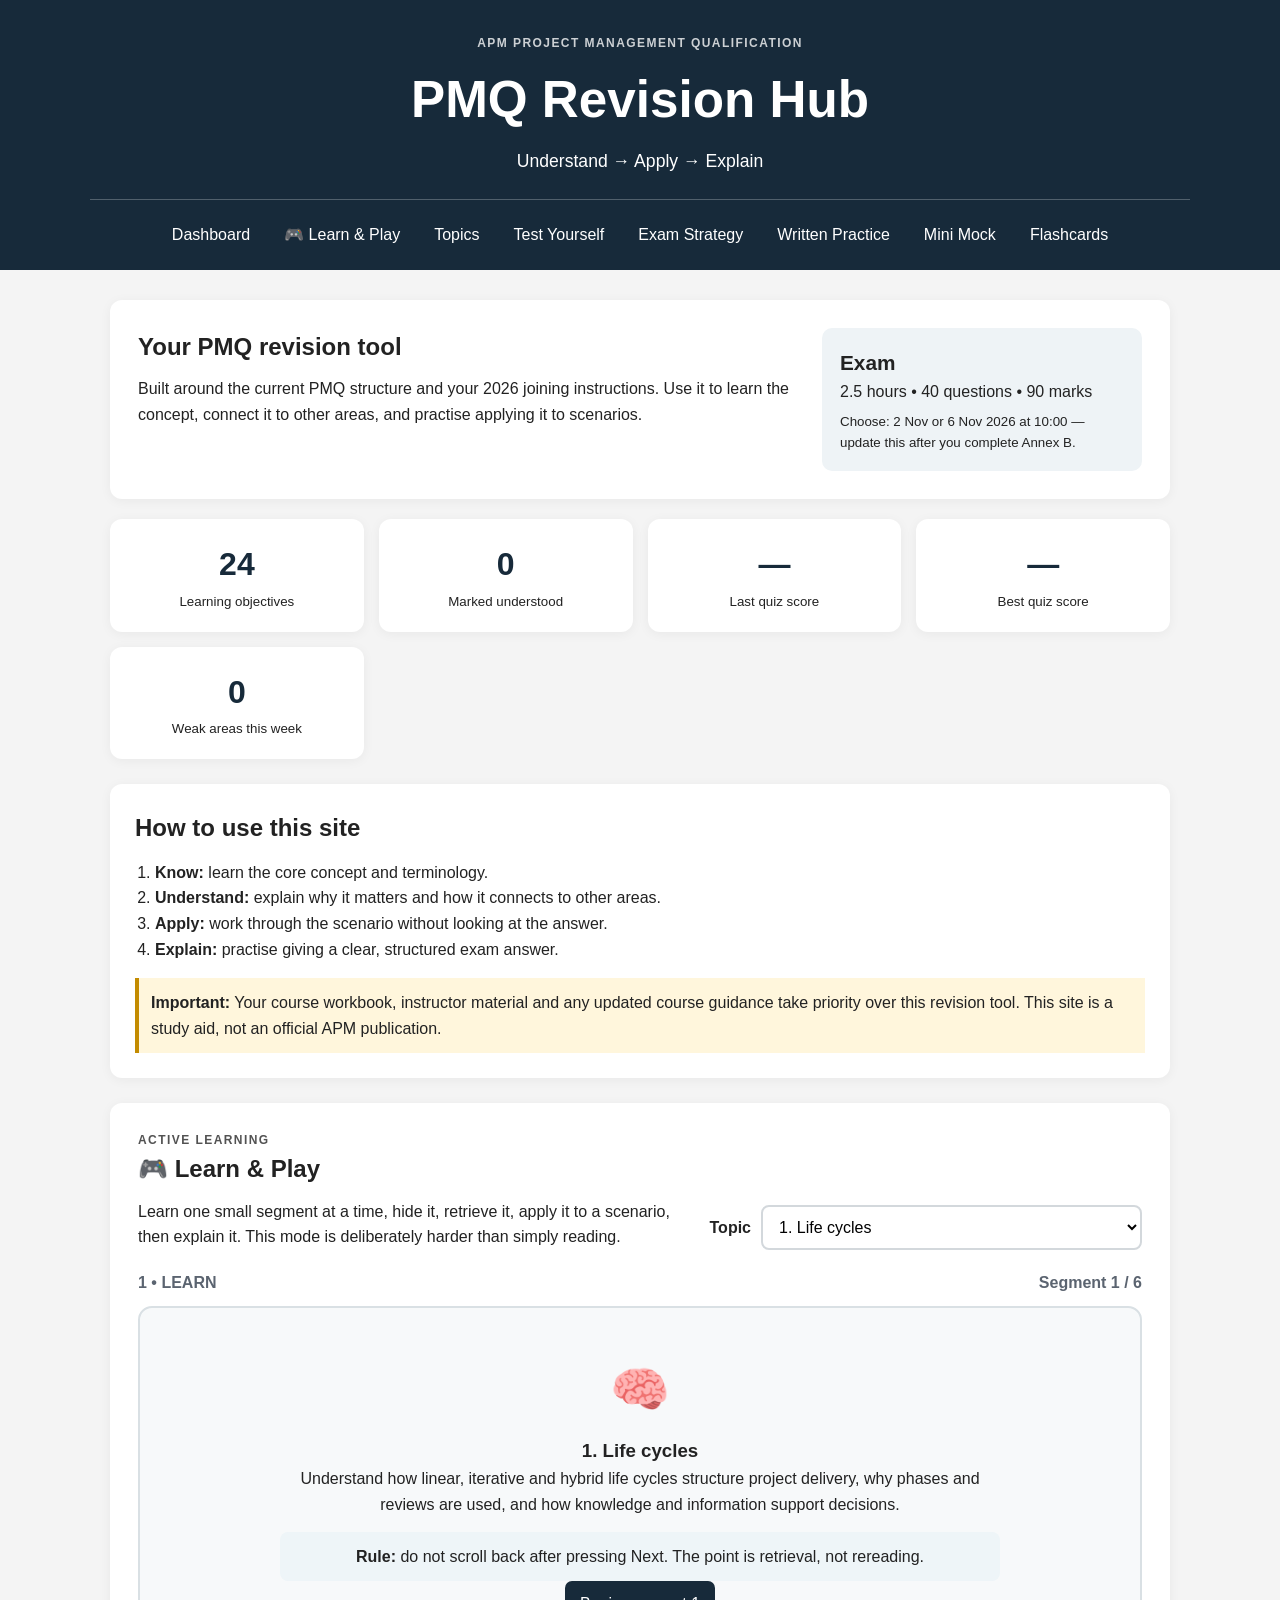
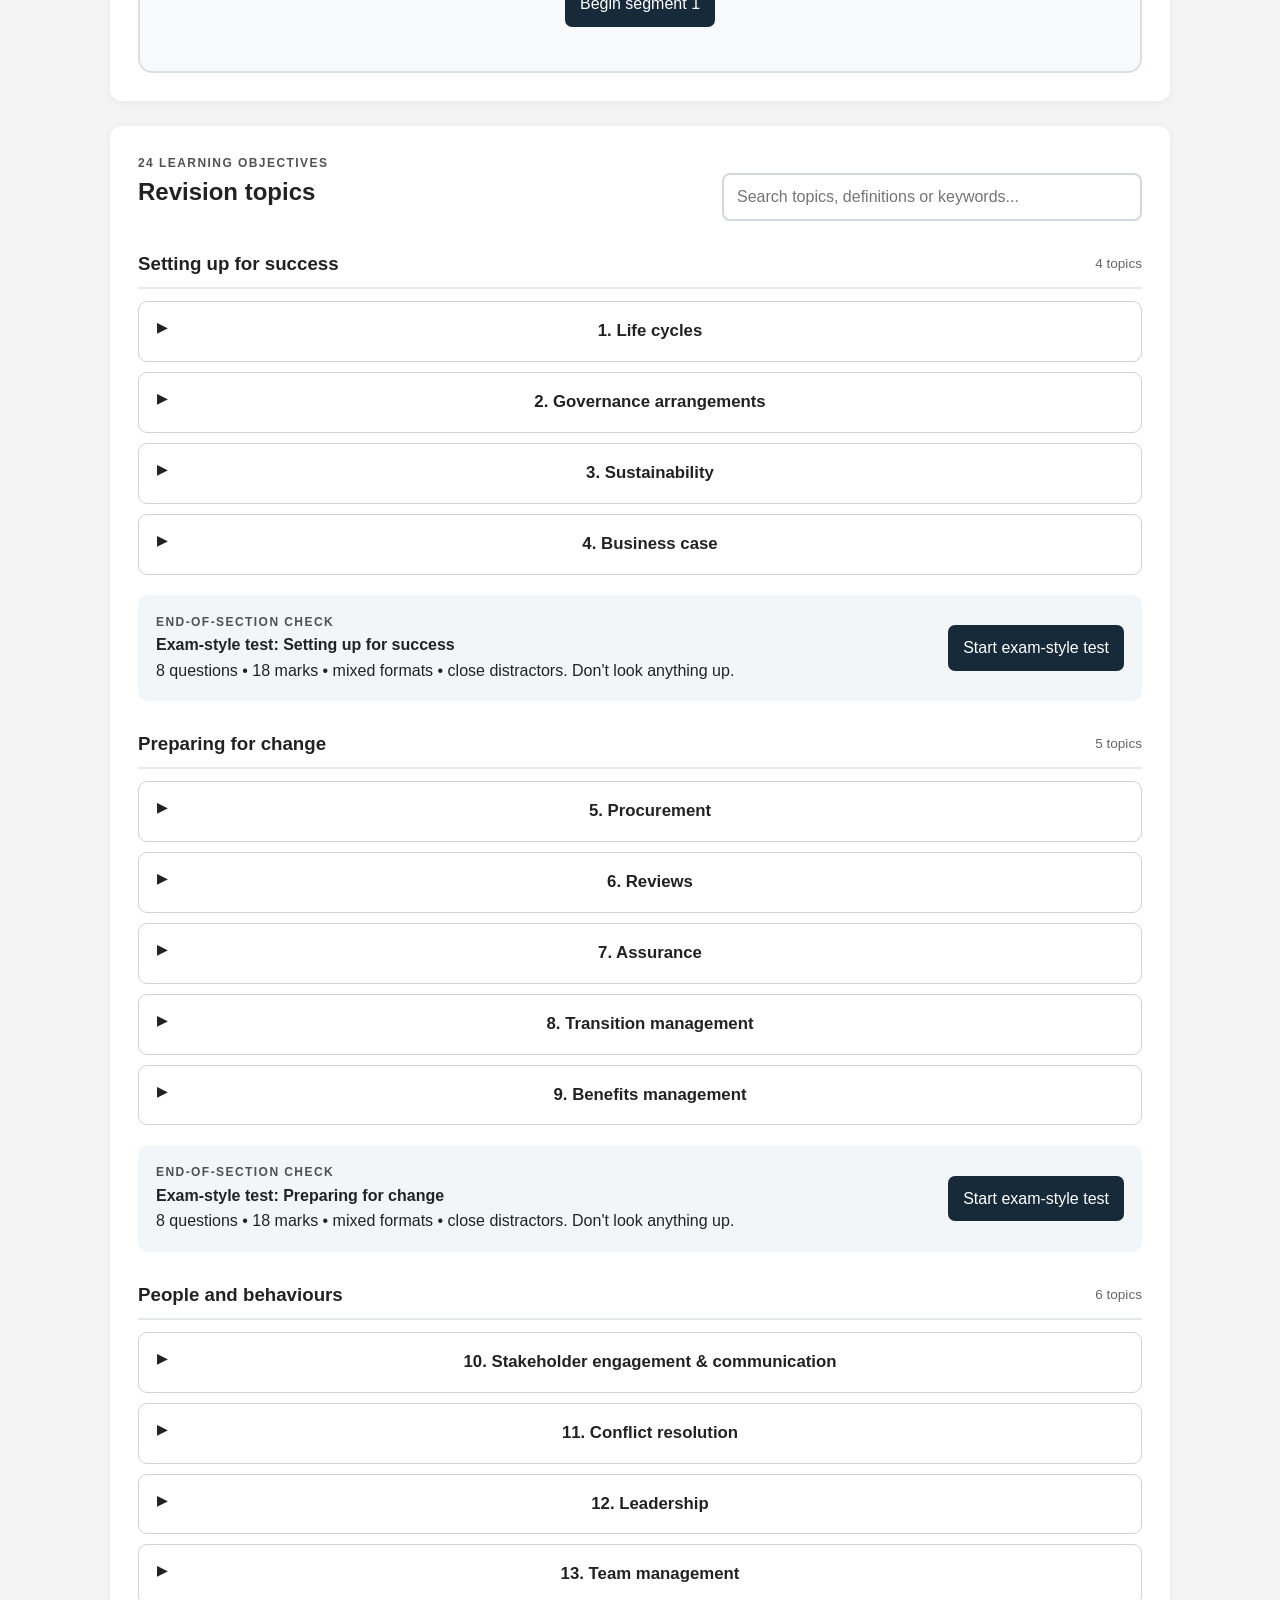
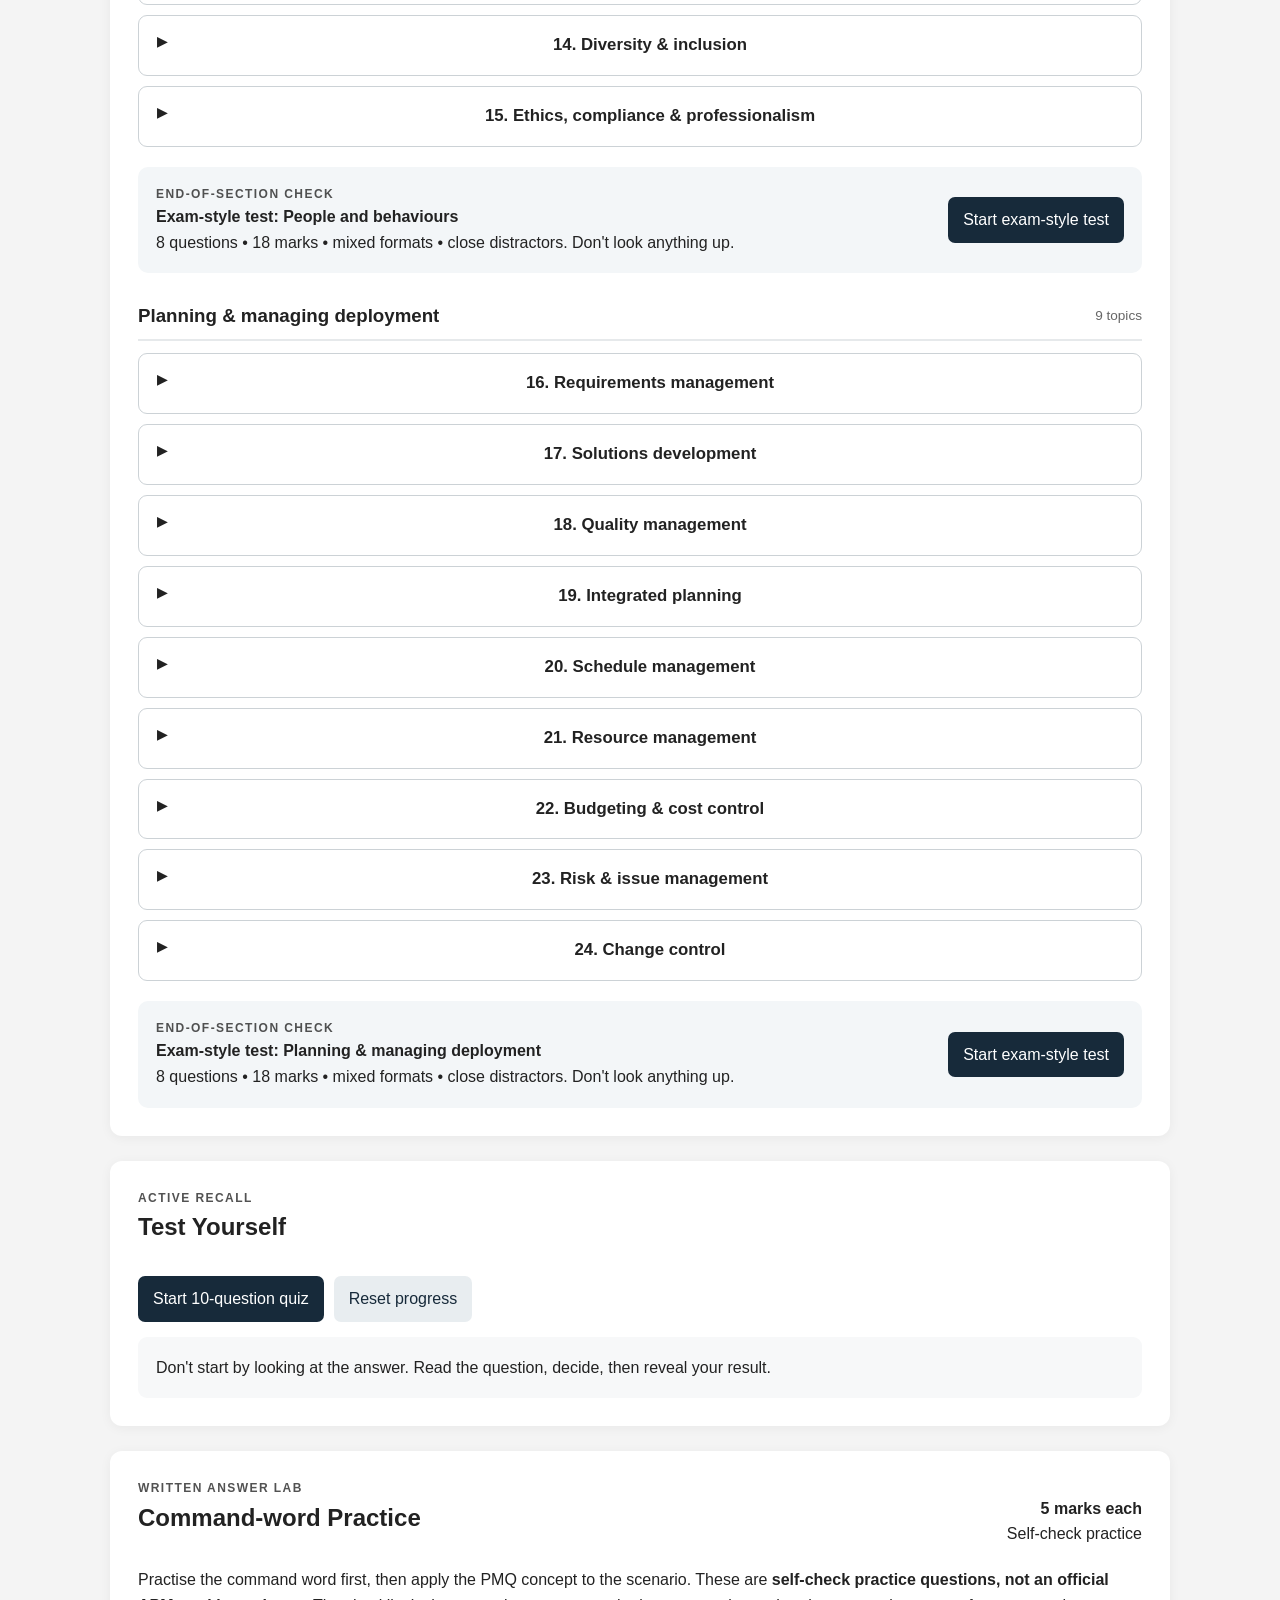
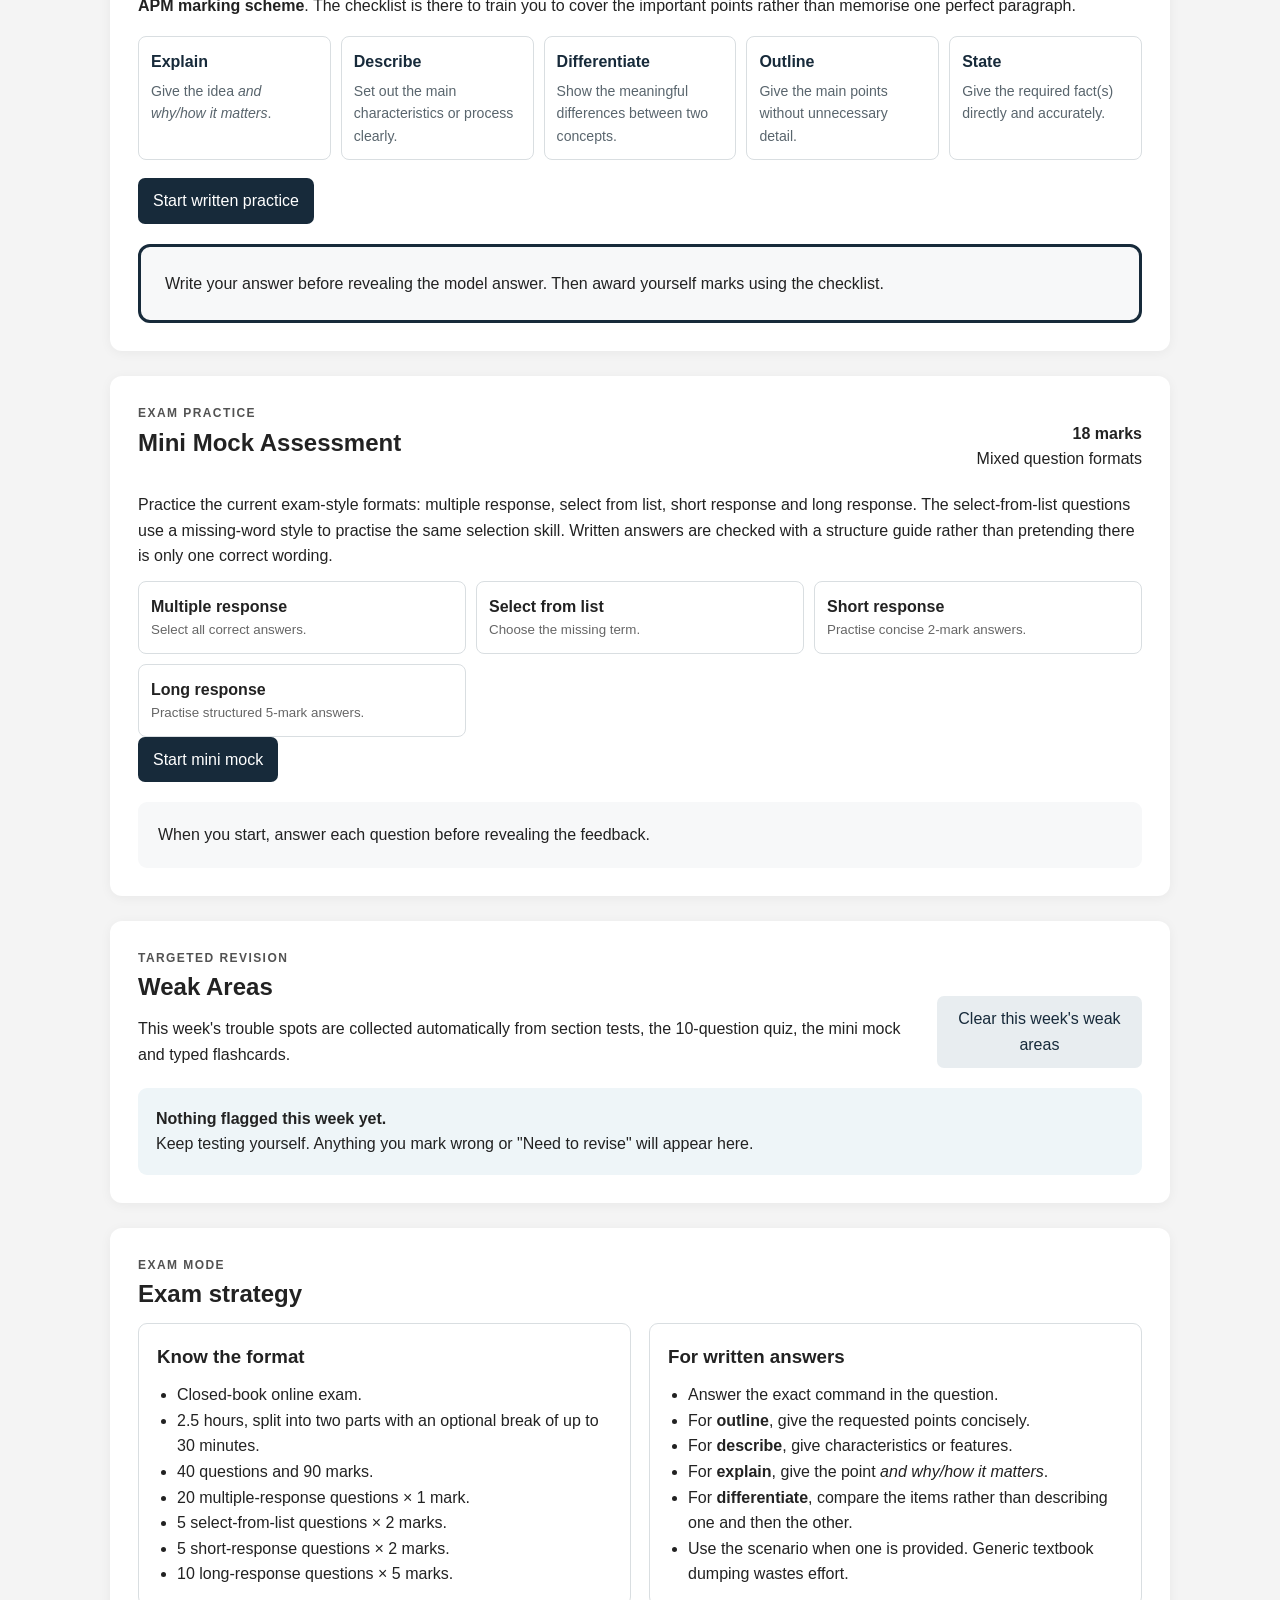
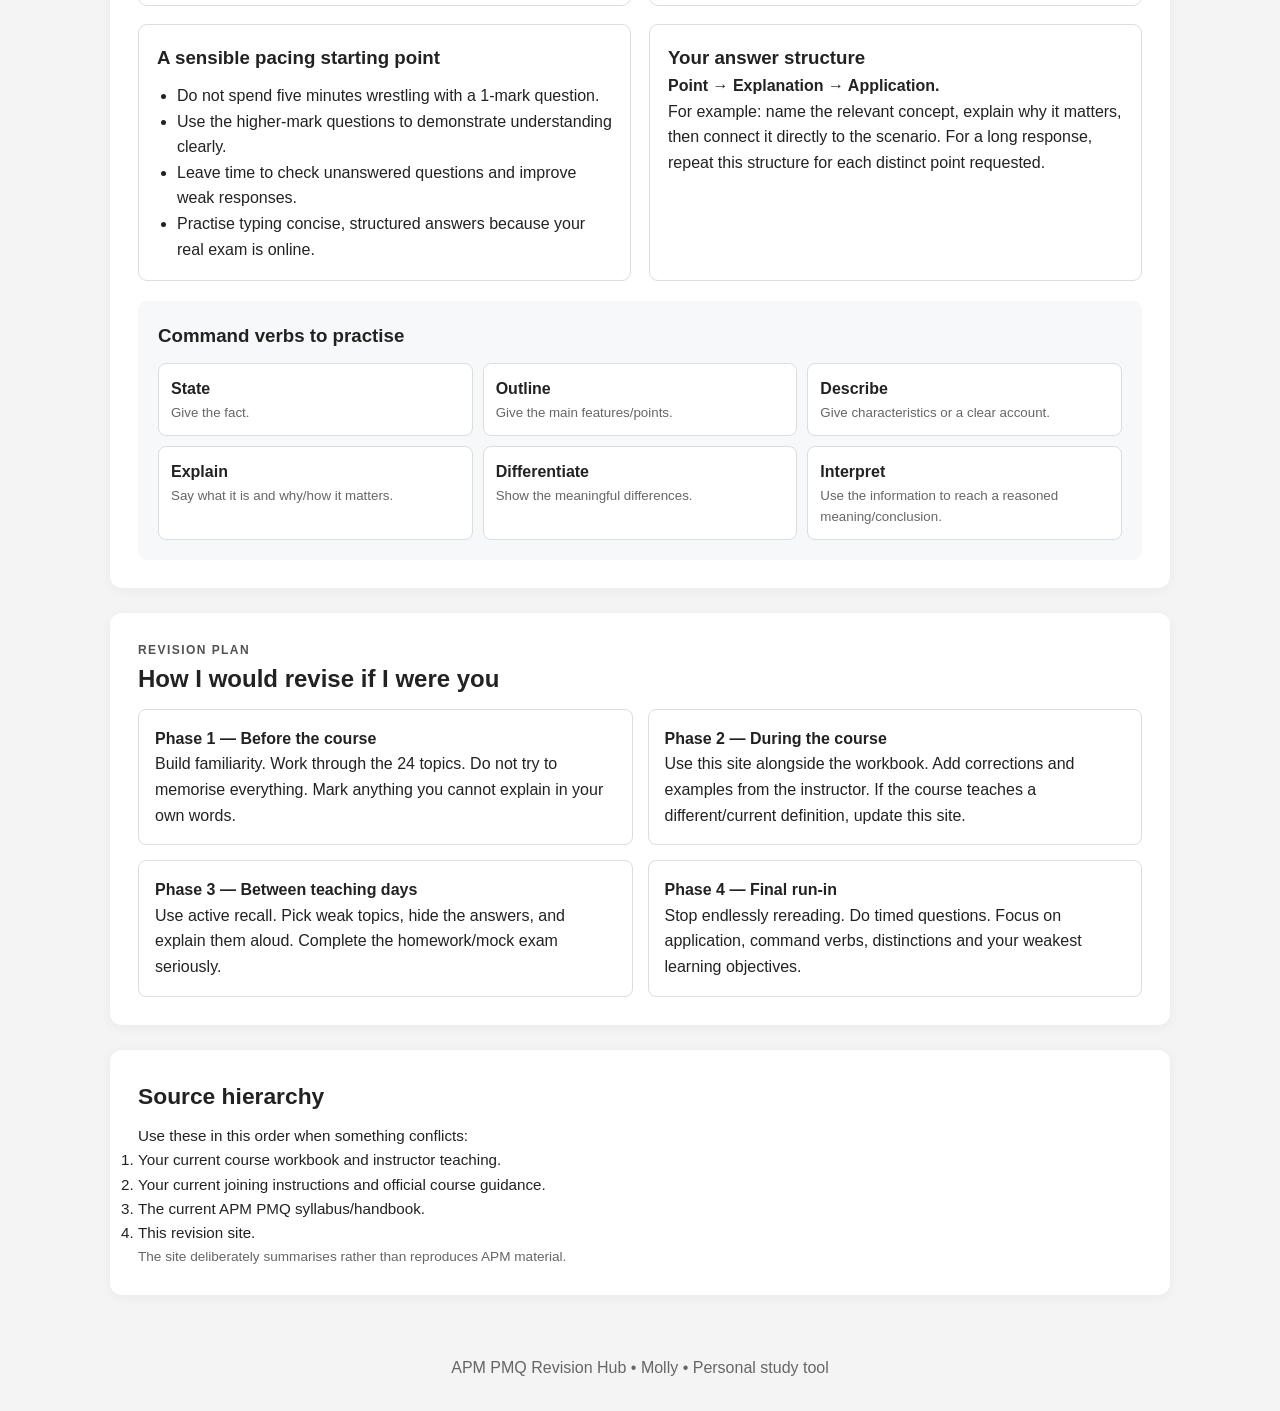
==== index.html @ 6d81fb96 "Added interactive revision" ====
<!DOCTYPE html>
<html lang="en">
<head>
<meta charset="UTF-8">
<meta name="viewport" content="width=device-width, initial-scale=1.0">
<title>APM PMQ Revision Hub</title>
<link rel="stylesheet" href="style.css">
</head>
<body>
<header class="site-header">
  <div class="header-inner">
    <p class="eyebrow">APM PROJECT MANAGEMENT QUALIFICATION</p>
    <h1>PMQ Revision Hub</h1>
    <p class="tagline">Understand → Apply → Explain</p>
    <nav class="main-nav">
      <a href="#dashboard">Dashboard</a>
      <a href="#learn">🎮 Learn & Play</a>
      <a href="#topics">Topics</a>
      <a href="#quiz">Test Yourself</a>
      <a href="#exam">Exam Strategy</a>
      <a href="#written">Written Practice</a>
      <a href="#mock">Mini Mock</a>
      <a href="flashcards.html">Flashcards</a>
    </nav>
  </div>
</header>

<main>
<section id="dashboard" class="hero-card">
  <div>
    <h2>Your PMQ revision tool</h2>
    <p>Built around the current PMQ structure and your 2026 joining instructions. Use it to learn the concept, connect it to other areas, and practise applying it to scenarios.</p>
  </div>
  <div class="exam-summary">
    <strong>Exam</strong>
    <span>2.5 hours • 40 questions • 90 marks</span>
    <small>Choose: 2 Nov or 6 Nov 2026 at 10:00 — update this after you complete Annex B.</small>
  </div>
</section>

<section class="dashboard-grid">
  <article class="stat-card"><span id="topicCount">24</span><small>Learning objectives</small></article>
  <article class="stat-card"><span id="understoodCount">0</span><small>Marked understood</small></article>
  <article class="stat-card"><span id="quizScore">—</span><small>Last quiz score</small></article>
  <article class="stat-card"><span id="quizBest">—</span><small>Best quiz score</small></article>
  <article class="stat-card"><span id="weakCount">0</span><small>Weak areas this week</small></article>
</section>

<section class="callout">
  <h2>How to use this site</h2>
  <ol>
    <li><strong>Know:</strong> learn the core concept and terminology.</li>
    <li><strong>Understand:</strong> explain why it matters and how it connects to other areas.</li>
    <li><strong>Apply:</strong> work through the scenario without looking at the answer.</li>
    <li><strong>Explain:</strong> practise giving a clear, structured exam answer.</li>
  </ol>
  <p class="warning"><strong>Important:</strong> Your course workbook, instructor material and any updated course guidance take priority over this revision tool. This site is a study aid, not an official APM publication.</p>
</section>

<section id="learn" class="content-section learn-section">
  <div class="section-heading">
    <div>
      <p class="eyebrow">ACTIVE LEARNING</p>
      <h2>🎮 Learn & Play</h2>
      <p>Learn one small segment at a time, hide it, retrieve it, apply it to a scenario, then explain it. This mode is deliberately harder than simply reading.</p>
    </div>
    <div class="learn-controls">
      <label for="learnTopic"><strong>Topic</strong></label>
      <select id="learnTopic" aria-label="Choose a learning topic"></select>
    </div>
  </div>
  <div class="learn-progress"><span id="learnStageLabel">Ready</span><span id="learnProgressLabel">0 / 0</span></div>
  <div id="learnArea" class="learn-area">
    <div class="learn-start">
      <div class="learn-icon">🧠</div>
      <h3>How this works</h3>
      <p><strong>Read → Recall → Apply → Explain.</strong> You will only see a small amount of information at once. When you press Next, it disappears and you have to retrieve it.</p>
      <button class="primary" id="startLearn">Start learning</button>
    </div>
  </div>
</section>

<section id="topics" class="content-section">
  <div class="section-heading">
    <div>
      <p class="eyebrow">24 LEARNING OBJECTIVES</p>
      <h2>Revision topics</h2>
    </div>
    <input id="search" type="search" placeholder="Search topics, definitions or keywords..." aria-label="Search PMQ topics">
  </div>
  <div id="topicContainer"></div>
</section>
<div id="sectionTestArea" class="test-runner"></div>

<section id="quiz" class="content-section">
  <div class="section-heading">
    <div>
      <p class="eyebrow">ACTIVE RECALL</p>
      <h2>Test Yourself</h2>
    </div>
  </div>
  <div class="quiz-controls">
    <button id="startQuiz" class="primary">Start 10-question quiz</button>
    <button id="resetProgress" class="secondary">Reset progress</button>
  </div>
  <div id="quizArea" class="quiz-area">
    <p>Don't start by looking at the answer. Read the question, decide, then reveal your result.</p>
  </div>
</section>


<section id="written" class="content-section written-section">
  <div class="section-heading">
    <div>
      <p class="eyebrow">WRITTEN ANSWER LAB</p>
      <h2>Command-word Practice</h2>
    </div>
    <div class="mock-meta"><strong>5 marks each</strong><span>Self-check practice</span></div>
  </div>
  <p>Practise the command word first, then apply the PMQ concept to the scenario. These are <strong>self-check practice questions, not an official APM marking scheme</strong>. The checklist is there to train you to cover the important points rather than memorise one perfect paragraph.</p>
  <div class="command-guide">
    <div><strong>Explain</strong><span>Give the idea <em>and why/how it matters</em>.</span></div>
    <div><strong>Describe</strong><span>Set out the main characteristics or process clearly.</span></div>
    <div><strong>Differentiate</strong><span>Show the meaningful differences between two concepts.</span></div>
    <div><strong>Outline</strong><span>Give the main points without unnecessary detail.</span></div>
    <div><strong>State</strong><span>Give the required fact(s) directly and accurately.</span></div>
  </div>
  <button id="startWritten" class="primary">Start written practice</button>
  <div id="writtenArea" class="written-runner"><p>Write your answer before revealing the model answer. Then award yourself marks using the checklist.</p></div>
</section>

<section id="mock" class="content-section">
  <div class="section-heading">
    <div><p class="eyebrow">EXAM PRACTICE</p><h2>Mini Mock Assessment</h2></div>
    <div class="mock-meta"><strong>18 marks</strong><span>Mixed question formats</span></div>
  </div>
  <p>Practice the current exam-style formats: multiple response, select from list, short response and long response. The select-from-list questions use a missing-word style to practise the same selection skill. Written answers are checked with a structure guide rather than pretending there is only one correct wording.</p>
  <div class="format-grid"><span><strong>Multiple response</strong><small>Select all correct answers.</small></span><span><strong>Select from list</strong><small>Choose the missing term.</small></span><span><strong>Short response</strong><small>Practise concise 2-mark answers.</small></span><span><strong>Long response</strong><small>Practise structured 5-mark answers.</small></span></div>
  <button id="startMock" class="primary">Start mini mock</button>
  <div id="mockArea" class="mock-area"><p>When you start, answer each question before revealing the feedback.</p></div>
</section>

<section id="weak" class="content-section weak-section">
  <div class="section-heading">
    <div><p class="eyebrow">TARGETED REVISION</p><h2>Weak Areas</h2><p>This week's trouble spots are collected automatically from section tests, the 10-question quiz, the mini mock and typed flashcards.</p></div>
    <button id="clearWeak" class="secondary">Clear this week's weak areas</button>
  </div>
  <div id="weakAreaList" class="weak-area-list"><p class="empty">No weak areas recorded yet. Start a test or flashcard session.</p></div>
</section>

<section id="exam" class="content-section">
  <p class="eyebrow">EXAM MODE</p>
  <h2>Exam strategy</h2>

  <div class="exam-grid">
    <article>
      <h3>Know the format</h3>
      <ul>
        <li>Closed-book online exam.</li>
        <li>2.5 hours, split into two parts with an optional break of up to 30 minutes.</li>
        <li>40 questions and 90 marks.</li>
        <li>20 multiple-response questions × 1 mark.</li>
        <li>5 select-from-list questions × 2 marks.</li>
        <li>5 short-response questions × 2 marks.</li>
        <li>10 long-response questions × 5 marks.</li>
      </ul>
    </article>

    <article>
      <h3>For written answers</h3>
      <ul>
        <li>Answer the exact command in the question.</li>
        <li>For <strong>outline</strong>, give the requested points concisely.</li>
        <li>For <strong>describe</strong>, give characteristics or features.</li>
        <li>For <strong>explain</strong>, give the point <em>and why/how it matters</em>.</li>
        <li>For <strong>differentiate</strong>, compare the items rather than describing one and then the other.</li>
        <li>Use the scenario when one is provided. Generic textbook dumping wastes effort.</li>
      </ul>
    </article>

    <article>
      <h3>A sensible pacing starting point</h3>
      <ul>
        <li>Do not spend five minutes wrestling with a 1-mark question.</li>
        <li>Use the higher-mark questions to demonstrate understanding clearly.</li>
        <li>Leave time to check unanswered questions and improve weak responses.</li>
        <li>Practise typing concise, structured answers because your real exam is online.</li>
      </ul>
    </article>

    <article>
      <h3>Your answer structure</h3>
      <p><strong>Point → Explanation → Application.</strong></p>
      <p>For example: name the relevant concept, explain why it matters, then connect it directly to the scenario. For a long response, repeat this structure for each distinct point requested.</p>
    </article>
  </div>

  <div class="command-box">
    <h3>Command verbs to practise</h3>
    <div class="verb-grid">
      <span><strong>State</strong><small>Give the fact.</small></span>
      <span><strong>Outline</strong><small>Give the main features/points.</small></span>
      <span><strong>Describe</strong><small>Give characteristics or a clear account.</small></span>
      <span><strong>Explain</strong><small>Say what it is and why/how it matters.</small></span>
      <span><strong>Differentiate</strong><small>Show the meaningful differences.</small></span>
      <span><strong>Interpret</strong><small>Use the information to reach a reasoned meaning/conclusion.</small></span>
    </div>
  </div>
</section>

<section class="content-section">
  <p class="eyebrow">REVISION PLAN</p>
  <h2>How I would revise if I were you</h2>
  <div class="plan">
    <div><strong>Phase 1 — Before the course</strong><p>Build familiarity. Work through the 24 topics. Do not try to memorise everything. Mark anything you cannot explain in your own words.</p></div>
    <div><strong>Phase 2 — During the course</strong><p>Use this site alongside the workbook. Add corrections and examples from the instructor. If the course teaches a different/current definition, update this site.</p></div>
    <div><strong>Phase 3 — Between teaching days</strong><p>Use active recall. Pick weak topics, hide the answers, and explain them aloud. Complete the homework/mock exam seriously.</p></div>
    <div><strong>Phase 4 — Final run-in</strong><p>Stop endlessly rereading. Do timed questions. Focus on application, command verbs, distinctions and your weakest learning objectives.</p></div>
  </div>
</section>

<section class="sources content-section">
  <h2>Source hierarchy</h2>
  <p>Use these in this order when something conflicts:</p>
  <ol>
    <li>Your current course workbook and instructor teaching.</li>
    <li>Your current joining instructions and official course guidance.</li>
    <li>The current APM PMQ syllabus/handbook.</li>
    <li>This revision site.</li>
  </ol>
  <p class="small">The site deliberately summarises rather than reproduces APM material.</p>
</section>
</main>

<footer>
  <p>APM PMQ Revision Hub • Molly • Personal study tool</p>
</footer>
<script src="script.js"></script>
</body>
</html>
---- style.css ----
*{box-sizing:border-box;margin:0;padding:0}html{scroll-behavior:smooth}body{font-family:Arial,sans-serif;line-height:1.6;background:#f4f4f4;color:#222}.site-header{background:#172A3A;color:#fff;padding:34px 20px 0}.header-inner{max-width:1100px;margin:auto;text-align:center}.eyebrow{font-size:.75rem;letter-spacing:.12em;font-weight:700;opacity:.78}.site-header h1{font-size:clamp(2rem,5vw,3.2rem);margin:6px 0}.tagline{font-size:1.1rem;margin-bottom:24px}.main-nav{display:flex;justify-content:center;gap:10px;flex-wrap:wrap;border-top:1px solid rgba(255,255,255,.25);padding:14px 0}.main-nav a{color:#fff;text-decoration:none;padding:8px 12px;border-radius:6px}.main-nav a:hover{background:rgba(255,255,255,.12)}main{max-width:1100px;margin:30px auto;padding:0 20px}.hero-card,.content-section,.callout,.stat-card{background:#fff;border-radius:12px;box-shadow:0 2px 12px rgba(0,0,0,.05)}.hero-card{padding:28px;display:grid;grid-template-columns:1fr 320px;gap:24px;margin-bottom:20px}.hero-card h2,.content-section h2,.callout h2{margin-bottom:10px}.exam-summary{background:#eef3f6;border-radius:10px;padding:18px;display:flex;flex-direction:column;justify-content:center}.exam-summary strong{font-size:1.3rem}.exam-summary small{margin-top:6px}.dashboard-grid{display:grid;grid-template-columns:repeat(4,1fr);gap:15px;margin-bottom:25px}.stat-card{padding:20px;text-align:center}.stat-card span{display:block;font-size:2rem;font-weight:700;color:#172A3A}.stat-card small{display:block}.callout{padding:25px;margin-bottom:25px}.callout ol{margin:12px 0 0 20px}.warning{margin-top:16px;padding:12px;background:#fff6dc;border-left:4px solid #c38b00}.content-section{padding:28px;margin-bottom:25px}.section-heading{display:flex;justify-content:space-between;gap:20px;align-items:flex-end;margin-bottom:20px}.section-heading input{width:min(420px,100%);padding:13px;border:2px solid #d3d8dc;border-radius:8px;font-size:1rem}.topic-area{margin-top:28px}.area-heading{display:flex;align-items:center;justify-content:space-between;gap:10px;margin-bottom:12px;border-bottom:2px solid #e6e9eb;padding-bottom:8px}.area-heading span{font-size:.85rem;color:#666}.topic-card{border:1px solid #ccd2d6;border-radius:9px;margin:10px 0;overflow:hidden;background:#fff}.topic-card summary{cursor:pointer;padding:16px 18px;font-weight:700;font-size:1.05rem;list-style:none;display:flex;justify-content:space-between}.topic-card summary::-webkit-details-marker{display:none}.topic-card summary:before{content:'▶';font-size:.8rem;margin-right:10px}.topic-card[open] summary:before{content:'▼'}.topic-card summary:hover{background:#f8fafb}.status{color:#2e6b3e}.topic-body{padding:0 20px 20px;border-top:1px solid #e2e5e7}.topic-summary{padding:18px 0;color:#444}.revision-grid{display:grid;grid-template-columns:1fr 1fr;gap:20px}.topic-body h4{margin:12px 0 8px;color:#172A3A}.topic-body ul{margin-left:20px}.distinctions{background:#f7f9fa;padding:14px;border-radius:8px;margin-top:18px}.scenario{background:#eef5f8;padding:16px;border-radius:8px;margin-top:18px}.reveal{margin-top:12px;border:1px dashed #172A3A;border-radius:7px;background:#fff}.reveal summary{padding:10px;cursor:pointer;font-weight:700}.reveal p{padding:10px;border-top:1px solid #ddd}.explain-box{margin-top:18px;padding:14px;border-left:4px solid #172A3A;background:#fafafa}.topic-actions{margin-top:18px}.primary,.secondary,.quiz-option{border:0;border-radius:7px;padding:10px 15px;cursor:pointer;font:inherit}.primary{background:#172A3A;color:#fff}.secondary{background:#e8edf0;color:#172A3A}.understood{background:#dceee2;color:#245a34}.section-test{margin-top:20px;padding:18px;background:#f3f6f8;border-radius:10px;display:flex;align-items:center;justify-content:space-between;gap:20px}.test-runner{display:none;background:#fff;border:3px solid #172A3A;border-radius:12px;padding:25px;margin:0 0 25px}.test-runner.active{display:block}.test-header,.mock-top{display:flex;justify-content:space-between;gap:10px;align-items:center;flex-wrap:wrap;margin-bottom:15px;color:#52616b}.options{display:grid;gap:10px;margin:16px 0}.quiz-option{background:#f0f3f5;text-align:left;border:1px solid #d4dade}.quiz-option:hover{background:#e4eaee}.quiz-option.correct{background:#dceee2;border-color:#8eb79a}.quiz-option.wrong{background:#f6dddd;border-color:#c58c8c}.quiz-result{padding:15px;margin:15px 0;background:#f8fafb;border-left:4px solid #172A3A;border-radius:5px}.quiz-controls{display:flex;gap:10px;margin-bottom:15px;flex-wrap:wrap}.quiz-area{padding:18px;background:#f7f8f9;border-radius:9px}.quiz-question{font-size:1.2rem;font-weight:700;margin:15px 0}.exam-grid{display:grid;grid-template-columns:1fr 1fr;gap:18px}.exam-grid article{border:1px solid #d9dee1;border-radius:9px;padding:18px}.exam-grid ul{margin:10px 0 0 20px}.command-box{margin-top:20px;padding:20px;background:#f6f8f9;border-radius:9px}.verb-grid,.format-grid{display:grid;grid-template-columns:repeat(3,1fr);gap:10px;margin-top:12px}.verb-grid span,.format-grid span{background:#fff;border:1px solid #d9dee1;padding:12px;border-radius:8px}.verb-grid small,.format-grid small{display:block;color:#666}.plan{display:grid;grid-template-columns:1fr 1fr;gap:15px}.plan>div{padding:16px;border:1px solid #ddd;border-radius:8px}.sources{font-size:.95rem}.small{font-size:.85rem;color:#666}.mock-meta{display:flex;flex-direction:column;text-align:right}.mock-area{margin-top:20px;padding:20px;background:#f7f8f9;border-radius:9px}.check-option{display:block;padding:10px;background:#fff;border:1px solid #ddd;border-radius:7px;margin:7px 0}.select-line{display:block;margin:15px 0}.select-line select{padding:8px;margin-left:5px}.mock-area textarea{width:100%;padding:12px;border:1px solid #ccc;border-radius:8px;margin:10px 0;font:inherit}.model-answer{background:#fff;border:1px solid #ccd2d6;border-radius:8px;padding:16px;margin:15px 0}.model-answer ul{margin-left:20px}.hint{color:#666;font-size:.92rem}.flash-controls{display:flex;gap:10px;flex-wrap:wrap;align-items:center}.flash-controls input{width:260px;padding:10px;border:2px solid #d3d8dc;border-radius:8px;font:inherit}.flashcard-grid{display:grid;grid-template-columns:repeat(4,1fr);gap:14px}.flashcard{min-height:180px;border:1px solid #ccd2d6;border-radius:10px;background:#fff;padding:18px;text-align:left;cursor:pointer;position:relative;display:flex;flex-direction:column;justify-content:center;align-items:center;font:inherit}.flashcard:hover{box-shadow:0 3px 12px rgba(0,0,0,.1)}.flash-term{font-size:1.2rem;font-weight:700;text-align:center}.flash-answer{display:none;margin-top:12px;text-align:center;color:#333}.flashcard.flipped{background:#eef5f8}.flashcard.flipped .flash-term{font-size:1rem;color:#53616b}.flashcard.flipped .flash-answer{display:block}.tap{position:absolute;bottom:8px;font-size:.72rem;color:#777}.empty{padding:25px;text-align:center;color:#666}footer{text-align:center;padding:30px;color:#666}.compact-header{padding-bottom:0}@media(max-width:800px){.hero-card,.exam-grid,.plan,.revision-grid{grid-template-columns:1fr}.dashboard-grid{grid-template-columns:1fr 1fr}.verb-grid,.format-grid{grid-template-columns:1fr 1fr}.flashcard-grid{grid-template-columns:1fr 1fr}.section-heading{align-items:stretch;flex-direction:column}}@media(max-width:520px){.dashboard-grid,.verb-grid,.format-grid,.flashcard-grid{grid-template-columns:1fr}.main-nav a{font-size:.85rem}.content-section,.callout,.hero-card{padding:20px}}

.flash-stats{display:flex;gap:10px;align-items:center;margin:18px 0;color:#5b6470}.flashcard-grid{display:grid;grid-template-columns:repeat(auto-fit,minmax(240px,1fr));gap:16px;margin-top:18px}.flashcard{min-height:190px;border:1px solid #d7dde2;border-radius:12px;background:#fff;padding:24px;cursor:pointer;text-align:left;display:flex;flex-direction:column;justify-content:center;gap:14px;box-shadow:0 2px 8px rgba(0,0,0,.04);transition:transform .15s,box-shadow .15s}.flashcard:hover{transform:translateY(-2px);box-shadow:0 5px 16px rgba(0,0,0,.08)}.flash-term{font-size:1.25rem;font-weight:700;color:#172A3A}.flash-answer{display:none;color:#263238}.flashcard.flipped{background:#eef3f6}.flashcard.flipped .flash-answer{display:block}.tap{font-size:.8rem;color:#68737d;text-transform:uppercase;letter-spacing:.06em}.flashcard.flipped .tap{color:#172A3A}.flash-controls{display:flex;gap:10px;align-items:center}.flash-controls input{min-width:280px}.empty{padding:30px;text-align:center;background:#f7f8f9;border-radius:10px}@media(max-width:700px){.flash-controls{flex-direction:column;align-items:stretch}.flash-controls input{min-width:0;width:100%}}

/* Weak areas + active recall additions */
.weak-area-list{display:grid;gap:12px}.weak-item{border:1px solid #d7dde2;border-radius:9px;padding:15px;background:#f8fafb}.weak-item header{background:none;color:inherit;padding:0;text-align:left}.weak-item h3{margin-bottom:4px}.weak-meta{font-size:.85rem;color:#66717a}.weak-count{display:inline-block;background:#f6dddd;border:1px solid #d7a2a2;border-radius:999px;padding:3px 9px;font-size:.8rem;margin-left:8px}.weak-empty{padding:18px;background:#eef5f8;border-radius:9px}.free-type-panel[hidden]{display:none}.free-type-card{max-width:760px;margin:0 auto;padding:24px;border:1px solid #ccd5da;border-radius:12px;background:#f8fafb}.free-type-term{font-size:1.7rem;font-weight:700;color:#172A3A;margin-bottom:15px}.free-type-card textarea{width:100%;min-height:150px;padding:12px;border:1px solid #cbd3d8;border-radius:8px;font:inherit;resize:vertical}.free-type-actions{display:flex;gap:10px;flex-wrap:wrap;margin-top:12px}.free-type-answer{display:none;margin-top:18px;padding:16px;background:#fff;border-left:4px solid #172A3A;border-radius:6px}.free-type-card.revealed .free-type-answer{display:block}.self-rating{display:none;gap:10px;flex-wrap:wrap;margin-top:15px}.free-type-card.revealed .self-rating{display:flex}.rating-good{background:#dceee2;color:#245a34}.rating-bad{background:#f6dddd;color:#7a2e2e}.flash-controls .primary{white-space:nowrap}.mock-rating{display:flex;gap:10px;flex-wrap:wrap;margin-top:12px}.mock-rating button{border:0;border-radius:7px;padding:9px 13px;cursor:pointer;font:inherit}.weak-link{margin-top:12px;display:inline-block}.weak-focus{border:2px solid #172A3A}.weak-summary{display:flex;justify-content:space-between;gap:15px;align-items:center;flex-wrap:wrap}.weak-source{font-size:.8rem;color:#68737d;text-transform:uppercase;letter-spacing:.05em}
@media(max-width:700px){.weak-summary{align-items:flex-start;flex-direction:column}.free-type-card{padding:18px}}

/* Life-cycle scenario practice */
.scenario-grid{display:grid;grid-template-columns:1fr 1fr;gap:12px;margin-top:14px}.life-cycle-scenario{border:1px solid #cbd5da;border-radius:9px;background:#fff;overflow:hidden}.life-cycle-scenario summary{cursor:pointer;padding:13px 15px;font-weight:700;list-style:none}.life-cycle-scenario summary::-webkit-details-marker{display:none}.life-cycle-scenario summary:before{content:'▶';font-size:.75rem;margin-right:9px}.life-cycle-scenario[open] summary:before{content:'▼'}.life-cycle-scenario summary:hover{background:#f6f9fa}.scenario-question,.reveal-answer{padding:14px;border-top:1px solid #e1e5e7}.scenario-question{background:#f8fafb}.reveal-answer{background:#eef5f8}.scenario-question p,.reveal-answer p{margin-top:7px}.reveal-answer strong{color:#172A3A}@media(max-width:700px){.scenario-grid{grid-template-columns:1fr}}

.extra-scenario-title{margin-top:20px}.self-check{margin-top:12px;padding:10px 12px;border-left:3px solid #172A3A;background:#f7f9fa}.reveal-answer p{line-height:1.6}

/* Written answer lab */
.written-runner{margin-top:20px;padding:24px;background:#f7f8f9;border:3px solid #172A3A;border-radius:12px}
.written-top{display:flex;justify-content:space-between;gap:12px;flex-wrap:wrap;color:#52616b;margin-bottom:14px}
.written-runner h3{font-size:1.2rem;margin:12px 0}
.written-runner textarea{width:100%;padding:14px;border:1px solid #cbd3d8;border-radius:8px;font:inherit;line-height:1.55;resize:vertical;margin:10px 0}
.written-actions{display:flex;gap:10px;flex-wrap:wrap}
.command-guide{display:grid;grid-template-columns:repeat(5,1fr);gap:10px;margin:18px 0}
.command-guide div{background:#fff;border:1px solid #d9dee1;border-radius:8px;padding:12px}
.command-guide strong{display:block;color:#172A3A;margin-bottom:5px}
.command-guide span{display:block;font-size:.88rem;color:#59656d}
.written-model{margin-top:18px;background:#fff;border:1px solid #ccd2d6;border-radius:10px;padding:18px}
.written-model h4{margin:10px 0 7px;color:#172A3A}
.mark-list{display:grid;gap:9px;margin:12px 0}
.mark-list label{display:flex;gap:9px;align-items:flex-start;padding:9px 10px;background:#f7f9fa;border-radius:7px}
.mark-list input{margin-top:4px;accent-color:#172A3A}
.mark-score{display:flex;gap:8px;align-items:center;padding:12px 0;font-size:1.05rem}
.mark-score strong{font-size:1.2rem;color:#172A3A}
.written-rating{display:flex;gap:10px;flex-wrap:wrap;margin-top:10px}
.written-rating button{border:0;border-radius:7px;padding:10px 14px;cursor:pointer;font:inherit}
.written-rating .rating-good{background:#dceee2;color:#245a34}
.written-rating .rating-bad{background:#f6dddd;color:#7a2e2e}
@media(max-width:900px){.command-guide{grid-template-columns:repeat(3,1fr)}}
@media(max-width:600px){.command-guide{grid-template-columns:1fr 1fr}.written-runner{padding:18px}}


/* Harder exam-style section tests */
.check-option.disabled{cursor:default;opacity:.95}.check-option.correct{background:#dceee2;border-color:#8eb79a}.check-option.wrong{background:#f6dddd;border-color:#c58c8c}.check-option input{margin-right:7px}.section-submit{margin-top:8px}.test-runner textarea{width:100%;padding:14px;border:1px solid #cbd3d8;border-radius:8px;font:inherit;line-height:1.55;resize:vertical;margin:10px 0}.select-line select{font:inherit;border:1px solid #cbd3d8;border-radius:7px}.select-line select.correct{background:#dceee2;border-color:#8eb79a}.select-line select.wrong{background:#f6dddd;border-color:#c58c8c}.section-next{margin-top:8px}.test-runner .written-rating button{border:0;border-radius:7px;padding:10px 14px;cursor:pointer;font:inherit}.test-runner .written-rating .rating-good{background:#dceee2;color:#245a34}.test-runner .written-rating .rating-bad{background:#f6dddd;color:#7a2e2e}.test-runner .written-rating{display:flex;gap:10px;flex-wrap:wrap;margin-top:10px}.test-runner .written-rating button:disabled{opacity:.6;cursor:default}


/* Interactive Learn & Play */
.learn-controls{display:flex;gap:10px;align-items:center}.learn-controls select{min-width:280px;padding:11px 12px;border:2px solid #d3d8dc;border-radius:8px;background:#fff;font:inherit}.learn-progress{display:flex;justify-content:space-between;gap:15px;margin:16px 0 10px;color:#5b6470;font-weight:700}.learn-area{background:#f7f9fa;border:2px solid #d9e0e4;border-radius:14px;padding:24px;min-height:280px}.learn-start{text-align:center;max-width:720px;margin:20px auto}.learn-icon{font-size:3rem;margin-bottom:8px}.learn-stage{max-width:820px;margin:0 auto}.learn-stage-badge{display:inline-block;padding:5px 10px;border-radius:999px;background:#e6eef2;color:#172A3A;font-size:.8rem;font-weight:800;text-transform:uppercase;letter-spacing:.05em}.learn-stage h3{font-size:1.5rem;margin:12px 0}.learn-segment{font-size:1.15rem;line-height:1.7;background:#fff;border-radius:12px;padding:24px;border-left:5px solid #172A3A}.learn-instruction{color:#5b6470;margin-bottom:12px}.learn-actions{display:flex;gap:10px;flex-wrap:wrap;margin-top:16px}.gap-answer{display:none;margin-top:16px;background:#fff;border:1px solid #ccd5da;border-radius:10px;padding:16px}.gap-answer.revealed{display:block}.gap-input{width:100%;padding:13px;border:2px solid #cbd3d8;border-radius:8px;font:inherit}.learn-feedback{margin-top:12px;padding:12px;border-radius:8px}.learn-feedback.good{background:#dceee2}.learn-feedback.review{background:#f6dddd}.learn-scenario{background:#eaf3f7;border-radius:12px;padding:20px;border-left:5px solid #2f647c}.learn-model{margin-top:16px;background:#fff;border:1px dashed #9baab3;border-radius:10px;padding:16px}.learn-model[hidden]{display:none}.learn-explain{background:#fff;padding:20px;border-radius:12px}.learn-explain textarea{width:100%;min-height:130px;padding:12px;border:1px solid #cbd3d8;border-radius:8px;font:inherit;resize:vertical}.learn-rating{display:flex;gap:10px;flex-wrap:wrap;margin-top:14px}.learn-fact-list{display:grid;gap:10px;margin-top:15px}.learn-fact-list button{text-align:left;padding:13px;border:1px solid #d2d9dd;background:#fff;border-radius:9px;font:inherit;cursor:pointer}.learn-fact-list button:hover{background:#f1f6f8}.learn-complete{max-width:720px;margin:10px auto;text-align:center}.xp{font-size:1.3rem;font-weight:800;color:#172A3A}.learn-tip{margin-top:14px;padding:12px;background:#eef5f8;border-radius:8px}.learn-area .primary:disabled,.learn-area .secondary:disabled{opacity:.55;cursor:default}
@media(max-width:700px){.learn-controls{flex-direction:column;align-items:stretch}.learn-controls select{min-width:0;width:100%}.learn-area{padding:18px}.learn-segment{font-size:1.05rem}.learn-progress{font-size:.9rem}}
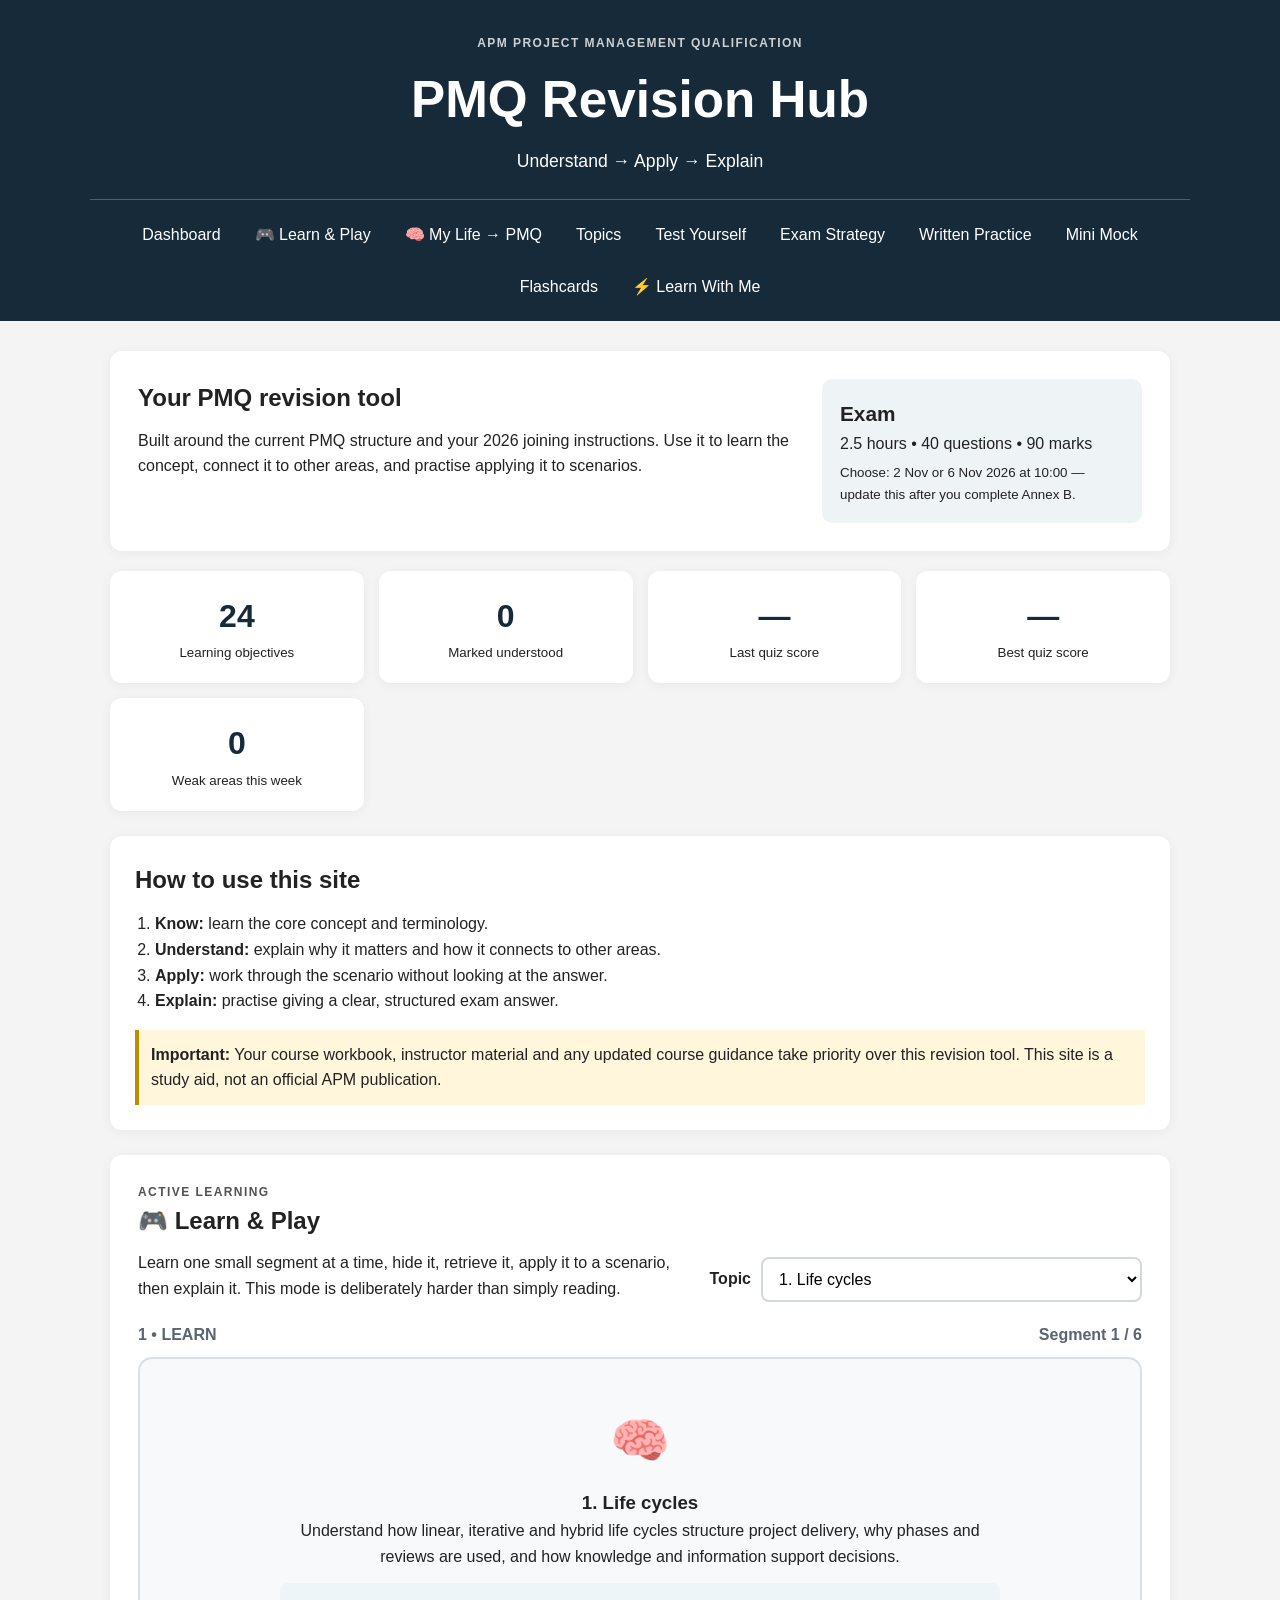
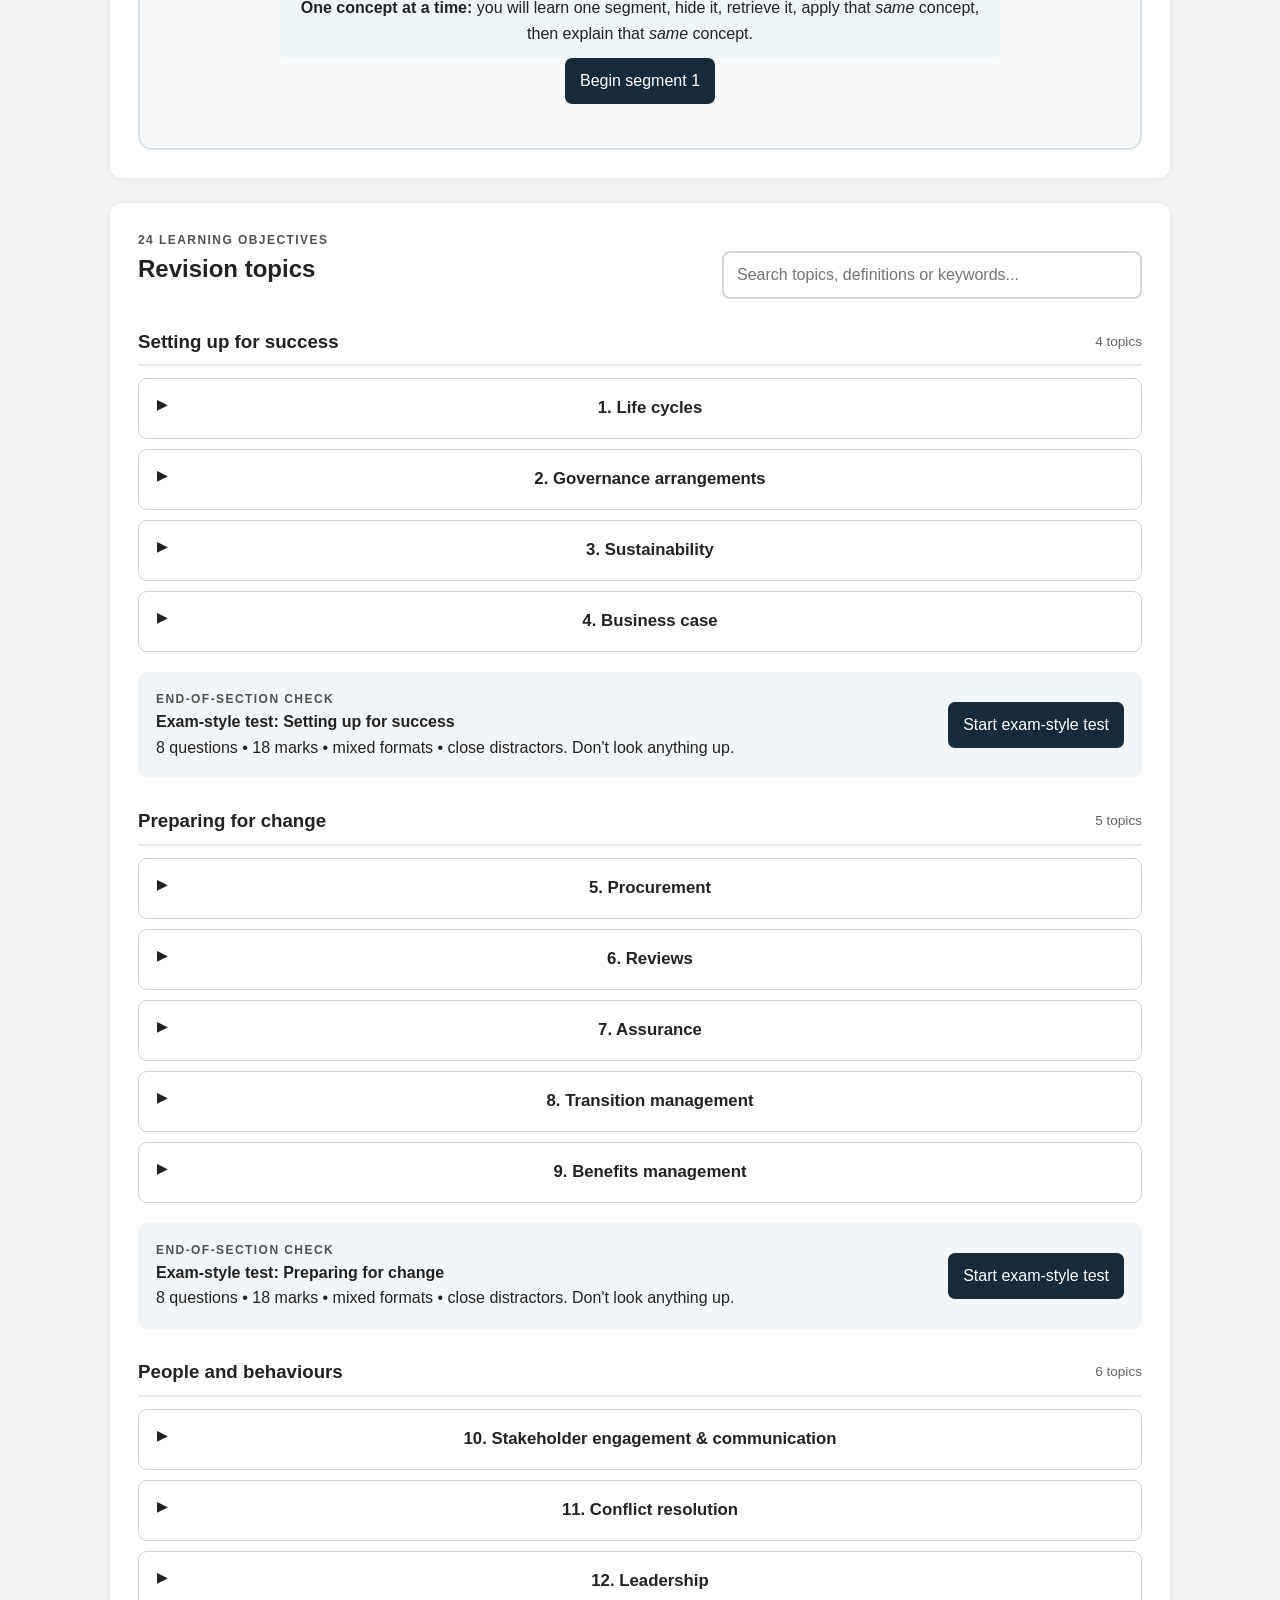
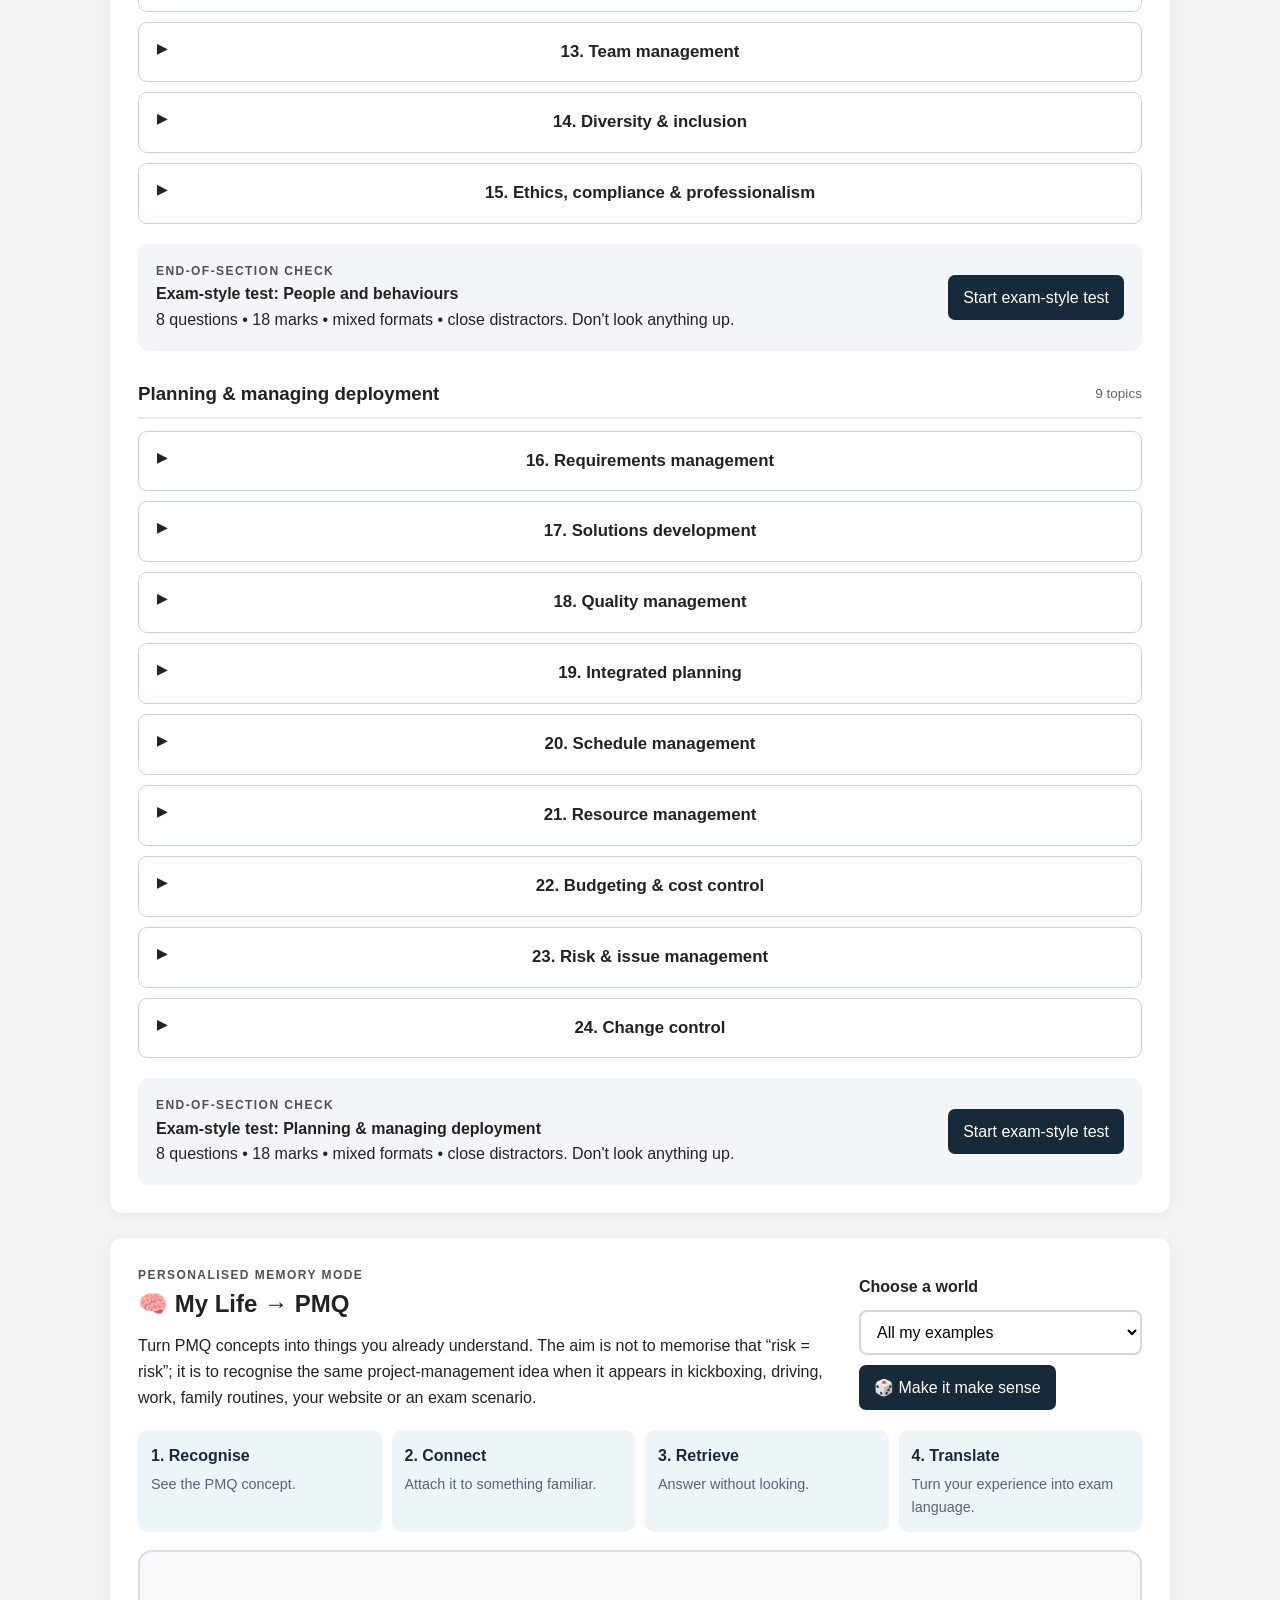
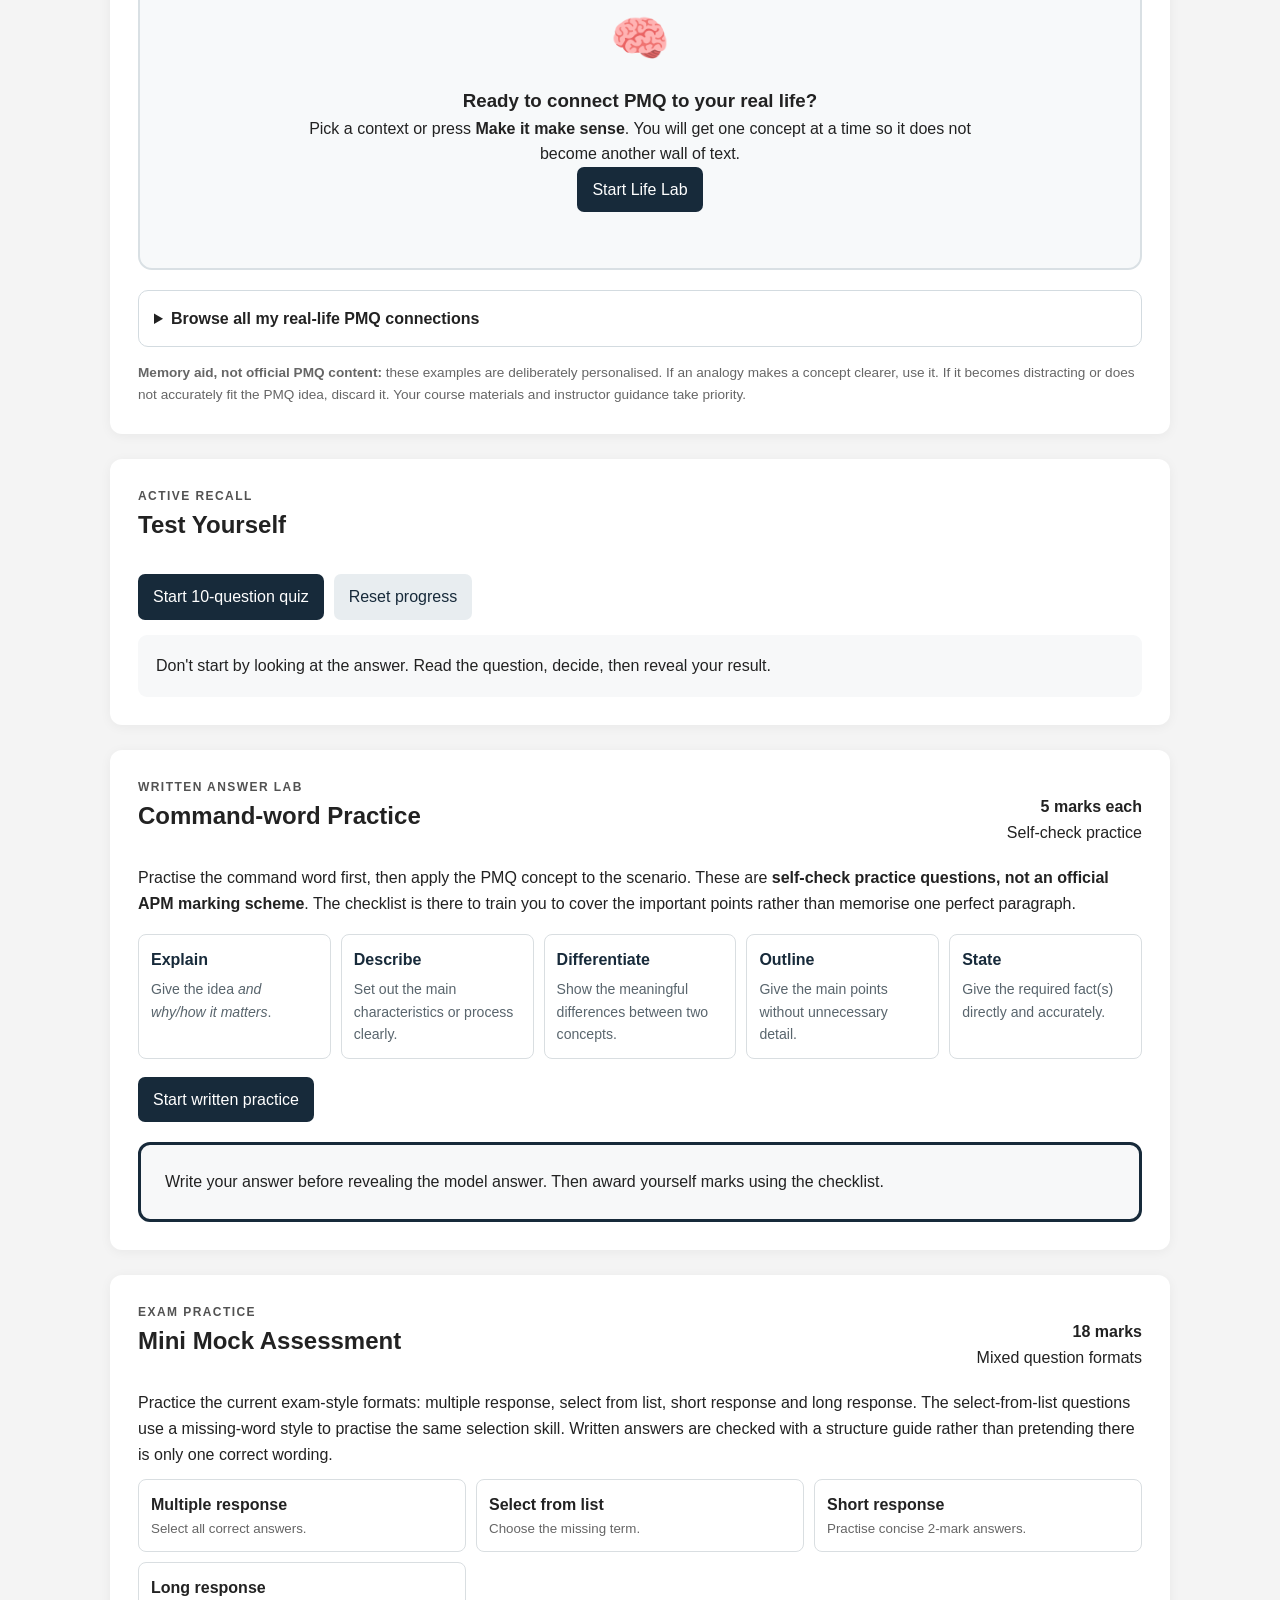
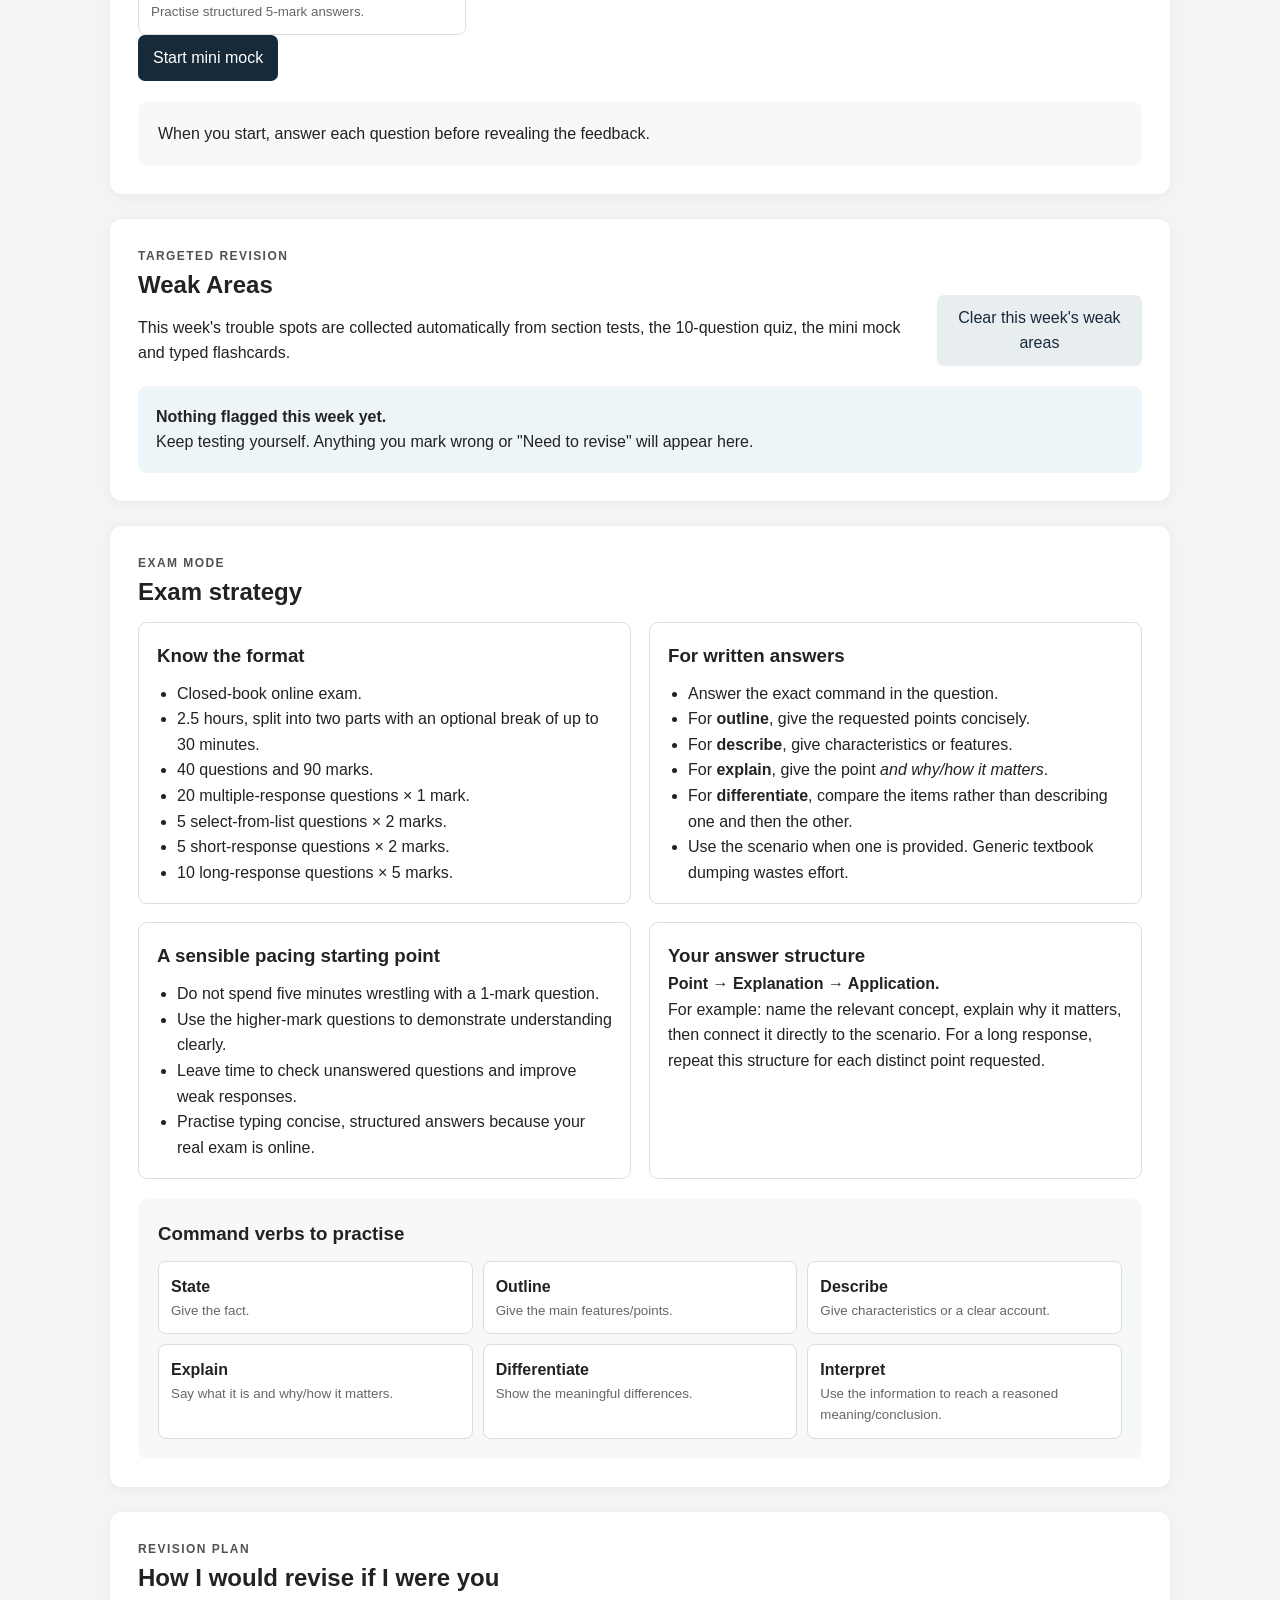
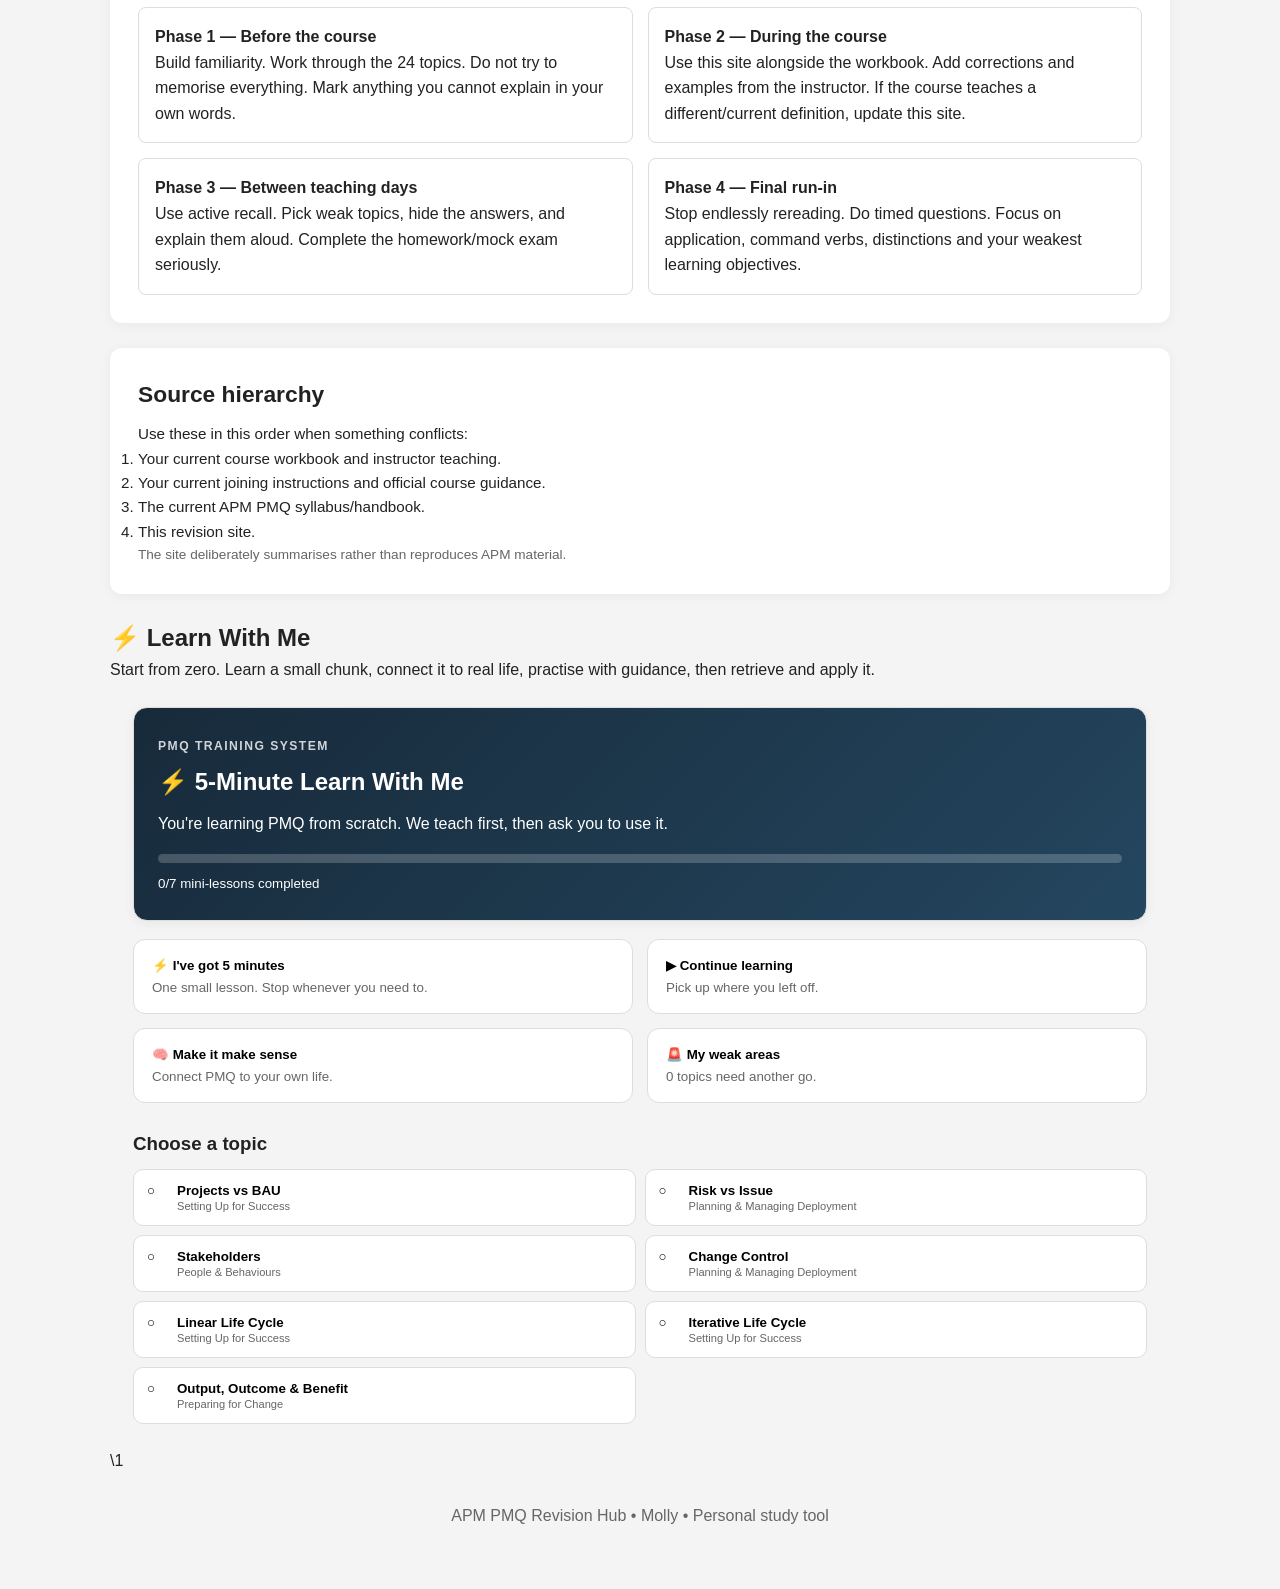
==== commit 4010c4b3: "Added my life section to link concepts to my life and a 5 minute mode" ====
--- a/index.html
+++ b/index.html
@@ -5,6 +5,7 @@
 <meta name="viewport" content="width=device-width, initial-scale=1.0">
 <title>APM PMQ Revision Hub</title>
 <link rel="stylesheet" href="style.css">
+    <link rel="stylesheet" href="learning-system.css">
 </head>
 <body>
 <header class="site-header">
@@ -15,13 +16,15 @@
     <nav class="main-nav">
       <a href="#dashboard">Dashboard</a>
       <a href="#learn">🎮 Learn & Play</a>
+      <a href="#life">🧠 My Life → PMQ</a>
       <a href="#topics">Topics</a>
       <a href="#quiz">Test Yourself</a>
       <a href="#exam">Exam Strategy</a>
       <a href="#written">Written Practice</a>
       <a href="#mock">Mini Mock</a>
       <a href="flashcards.html">Flashcards</a>
-    </nav>
+        <a href="#learn-with-me">⚡ Learn With Me</a>
+</nav>
   </div>
 </header>
 
@@ -89,6 +92,47 @@
     <input id="search" type="search" placeholder="Search topics, definitions or keywords..." aria-label="Search PMQ topics">
   </div>
   <div id="topicContainer"></div>
+</section>
+
+<section id="life" class="content-section life-section">
+  <div class="section-heading">
+    <div>
+      <p class="eyebrow">PERSONALISED MEMORY MODE</p>
+      <h2>🧠 My Life → PMQ</h2>
+      <p>Turn PMQ concepts into things you already understand. The aim is not to memorise that “risk = risk”; it is to recognise the same project-management idea when it appears in kickboxing, driving, work, family routines, your website or an exam scenario.</p>
+    </div>
+    <div class="life-controls">
+      <label for="lifeContext"><strong>Choose a world</strong></label>
+      <select id="lifeContext" aria-label="Choose a real-life context">
+        <option value="all">All my examples</option>
+        <option value="website">My welfare website / coding</option>
+        <option value="work">Army / work / IHUB</option>
+        <option value="kickboxing">Kickboxing</option>
+        <option value="driving">Driving</option>
+        <option value="family">Family / nursery / days out</option>
+        <option value="court">Court / multi-stakeholder process</option>
+      </select>
+      <button id="lifeRandom" class="primary">🎲 Make it make sense</button>
+    </div>
+  </div>
+
+  <div class="life-method">
+    <div><strong>1. Recognise</strong><span>See the PMQ concept.</span></div>
+    <div><strong>2. Connect</strong><span>Attach it to something familiar.</span></div>
+    <div><strong>3. Retrieve</strong><span>Answer without looking.</span></div>
+    <div><strong>4. Translate</strong><span>Turn your experience into exam language.</span></div>
+  </div>
+
+  <div id="lifeLab" class="life-lab">
+    <div class="life-empty"><div class="learn-icon">🧠</div><h3>Ready to connect PMQ to your real life?</h3><p>Pick a context or press <strong>Make it make sense</strong>. You will get one concept at a time so it does not become another wall of text.</p><button class="primary" id="startLifeLab">Start Life Lab</button></div>
+  </div>
+
+  <details class="life-browse">
+    <summary>Browse all my real-life PMQ connections</summary>
+    <div id="lifeBrowseGrid" class="life-browse-grid"></div>
+  </details>
+
+  <p class="small life-disclaimer"><strong>Memory aid, not official PMQ content:</strong> these examples are deliberately personalised. If an analogy makes a concept clearer, use it. If it becomes distracting or does not accurately fit the PMQ idea, discard it. Your course materials and instructor guidance take priority.</p>
 </section>
 <div id="sectionTestArea" class="test-runner"></div>
 
@@ -230,11 +274,20 @@
   </ol>
   <p class="small">The site deliberately summarises rather than reproduces APM material.</p>
 </section>
-</main>
+
+        <section id="learn-with-me" class="topic-section">
+            <h2>⚡ Learn With Me</h2>
+            <p>Start from zero. Learn a small chunk, connect it to real life, practise with guidance, then retrieve and apply it.</p>
+            <div id="pmq-learning-app"></div>
+        </section>
+
+\1
 
 <footer>
   <p>APM PMQ Revision Hub • Molly • Personal study tool</p>
 </footer>
 <script src="script.js"></script>
+    <script src="learning-system.js"></script>
+    <script>document.addEventListener("DOMContentLoaded",function(){if(window.PMQLearningSystem)PMQLearningSystem.menu();});</script>
 </body>
 </html>
--- a/style.css
+++ b/style.css
@@ -43,3 +43,11 @@
 /* Interactive Learn & Play */
 .learn-controls{display:flex;gap:10px;align-items:center}.learn-controls select{min-width:280px;padding:11px 12px;border:2px solid #d3d8dc;border-radius:8px;background:#fff;font:inherit}.learn-progress{display:flex;justify-content:space-between;gap:15px;margin:16px 0 10px;color:#5b6470;font-weight:700}.learn-area{background:#f7f9fa;border:2px solid #d9e0e4;border-radius:14px;padding:24px;min-height:280px}.learn-start{text-align:center;max-width:720px;margin:20px auto}.learn-icon{font-size:3rem;margin-bottom:8px}.learn-stage{max-width:820px;margin:0 auto}.learn-stage-badge{display:inline-block;padding:5px 10px;border-radius:999px;background:#e6eef2;color:#172A3A;font-size:.8rem;font-weight:800;text-transform:uppercase;letter-spacing:.05em}.learn-stage h3{font-size:1.5rem;margin:12px 0}.learn-segment{font-size:1.15rem;line-height:1.7;background:#fff;border-radius:12px;padding:24px;border-left:5px solid #172A3A}.learn-instruction{color:#5b6470;margin-bottom:12px}.learn-actions{display:flex;gap:10px;flex-wrap:wrap;margin-top:16px}.gap-answer{display:none;margin-top:16px;background:#fff;border:1px solid #ccd5da;border-radius:10px;padding:16px}.gap-answer.revealed{display:block}.gap-input{width:100%;padding:13px;border:2px solid #cbd3d8;border-radius:8px;font:inherit}.learn-feedback{margin-top:12px;padding:12px;border-radius:8px}.learn-feedback.good{background:#dceee2}.learn-feedback.review{background:#f6dddd}.learn-scenario{background:#eaf3f7;border-radius:12px;padding:20px;border-left:5px solid #2f647c}.learn-model{margin-top:16px;background:#fff;border:1px dashed #9baab3;border-radius:10px;padding:16px}.learn-model[hidden]{display:none}.learn-explain{background:#fff;padding:20px;border-radius:12px}.learn-explain textarea{width:100%;min-height:130px;padding:12px;border:1px solid #cbd3d8;border-radius:8px;font:inherit;resize:vertical}.learn-rating{display:flex;gap:10px;flex-wrap:wrap;margin-top:14px}.learn-fact-list{display:grid;gap:10px;margin-top:15px}.learn-fact-list button{text-align:left;padding:13px;border:1px solid #d2d9dd;background:#fff;border-radius:9px;font:inherit;cursor:pointer}.learn-fact-list button:hover{background:#f1f6f8}.learn-complete{max-width:720px;margin:10px auto;text-align:center}.xp{font-size:1.3rem;font-weight:800;color:#172A3A}.learn-tip{margin-top:14px;padding:12px;background:#eef5f8;border-radius:8px}.learn-area .primary:disabled,.learn-area .secondary:disabled{opacity:.55;cursor:default}
 @media(max-width:700px){.learn-controls{flex-direction:column;align-items:stretch}.learn-controls select{min-width:0;width:100%}.learn-area{padding:18px}.learn-segment{font-size:1.05rem}.learn-progress{font-size:.9rem}}
+
+/* Learn & Play v2: keep the learning target visible and make feedback actionable. */
+.learn-focus{margin:14px 0;padding:14px 16px;background:#fff;border:1px solid #d5dde2;border-radius:10px;display:flex;gap:10px;flex-wrap:wrap;align-items:flex-start}.learn-focus strong{color:#172A3A}.learn-focus span{flex:1;min-width:220px}.model-answer-heading{font-size:1.05rem;font-weight:800;margin-bottom:8px;color:#172A3A}.keyword-checklist{margin-top:18px;padding:15px 16px;background:#eef5f8;border-radius:10px}.keyword-checklist strong{display:block;margin-bottom:8px}.keyword-checklist ul,.explain-support ul{margin:8px 0 0 20px}.keyword-checklist li{margin:5px 0}.learn-exam-tip{margin-top:15px;padding:12px 14px;background:#fff8df;border-left:4px solid #b58b00;border-radius:8px}.learn-explain-focus{padding:12px 14px;background:#f7f9fa;border-radius:8px;margin:12px 0}.explain-support{margin-top:12px;border:1px solid #d2d9dd;border-radius:8px;background:#fff;padding:10px 13px}.explain-support summary{cursor:pointer;font-weight:700}.model-answer{padding-top:10px}.learn-stage-badge + h3{margin-bottom:10px}
+
+/* My Life -> PMQ personalised memory mode */
+.life-controls{display:flex;gap:10px;align-items:end;flex-wrap:wrap}.life-controls label{display:flex;flex-direction:column;gap:6px}.life-controls select{min-width:240px;padding:11px 12px;border:2px solid #d3d8dc;border-radius:8px;background:#fff;font:inherit}.life-method{display:grid;grid-template-columns:repeat(4,1fr);gap:10px;margin:18px 0}.life-method div{background:#eef5f8;border-radius:10px;padding:13px}.life-method strong{display:block;color:#172A3A}.life-method span{display:block;font-size:.9rem;color:#5b6470;margin-top:4px}.life-lab{background:#f7f9fa;border:2px solid #d9e0e4;border-radius:14px;padding:24px;min-height:320px}.life-empty{text-align:center;max-width:720px;margin:25px auto}.life-card{max-width:900px;margin:0 auto}.life-card-top{display:flex;justify-content:space-between;gap:12px;align-items:flex-start;flex-wrap:wrap}.life-context-badge{display:inline-block;padding:5px 10px;border-radius:999px;background:#172A3A;color:#fff;font-size:.78rem;font-weight:800;text-transform:uppercase;letter-spacing:.05em}.life-card h3{font-size:1.55rem;margin:10px 0 5px}.life-definition{font-size:1.1rem;line-height:1.6;background:#fff;padding:18px;border-left:5px solid #172A3A;border-radius:10px;margin:14px 0}.life-anchor{background:#fff8df;border-left:5px solid #b58b00;padding:18px;border-radius:10px;margin:14px 0}.life-anchor h4,.life-translation h4,.life-challenge h4{margin-bottom:7px;color:#172A3A}.life-translation{background:#eaf3f7;border-left:5px solid #2f647c;padding:18px;border-radius:10px;margin:14px 0}.life-challenge{background:#fff;border:1px solid #ccd5da;padding:18px;border-radius:10px;margin:14px 0}.life-challenge textarea{width:100%;min-height:110px;padding:12px;border:1px solid #cbd3d8;border-radius:8px;font:inherit;resize:vertical;margin-top:10px}.life-reveal{margin-top:10px}.life-model{display:none;margin-top:14px;background:#f7f9fa;border-radius:9px;padding:16px}.life-card.revealed .life-model{display:block}.life-keywords{margin-top:12px;padding:13px 15px;background:#eef5f8;border-radius:9px}.life-keywords ul{margin:8px 0 0 20px}.life-keywords li{margin:4px 0}.life-exam-bridge{margin-top:15px;padding:15px;background:#fff;border:1px dashed #9baab3;border-radius:9px}.life-actions{display:flex;gap:10px;flex-wrap:wrap;margin-top:16px}.life-rating{display:none;gap:10px;flex-wrap:wrap;margin-top:12px}.life-card.revealed .life-rating{display:flex}.life-next{display:none}.life-card.revealed .life-next{display:inline-block}.life-browse{margin-top:20px;border:1px solid #d3dbe0;border-radius:10px;background:#fff}.life-browse summary{cursor:pointer;padding:15px;font-weight:800}.life-browse-grid{display:grid;grid-template-columns:repeat(3,1fr);gap:10px;padding:15px}.life-browse-item{border:1px solid #d8dfe3;border-radius:9px;padding:13px;background:#f8fafb}.life-browse-item strong{display:block;color:#172A3A;margin-bottom:5px}.life-browse-item small{display:block;color:#65717a}.life-disclaimer{margin-top:15px}.life-card .small-note{color:#66717a;font-size:.9rem}
+@media(max-width:900px){.life-method{grid-template-columns:1fr 1fr}.life-browse-grid{grid-template-columns:1fr 1fr}}
+@media(max-width:600px){.life-controls{align-items:stretch;flex-direction:column}.life-controls select{min-width:0;width:100%}.life-method,.life-browse-grid{grid-template-columns:1fr}.life-lab{padding:18px}.life-definition{font-size:1rem}}
--- a/learning-system.css
+++ b/learning-system.css
@@ -0,0 +1,54 @@
+
+/* PMQ 5-minute learning system */
+#pmq-learning-app{max-width:1050px;margin:24px auto;padding:0 18px}
+.pmq-learn-shell{font-family:inherit}
+.pmq-hero,.pmq-lesson,.pmq-complete{background:#fff;border:1px solid #ddd;border-radius:14px;padding:24px;margin-bottom:18px;box-shadow:0 3px 12px rgba(0,0,0,.05)}
+.pmq-hero{background:linear-gradient(135deg,#172A3A,#24465f);color:#fff}
+.pmq-kicker{font-size:.76rem;letter-spacing:.12em;font-weight:800;opacity:.8}
+.pmq-hero h2,.pmq-lesson h2{margin:.35rem 0 .6rem}
+.pmq-hero p{max-width:700px}
+.pmq-progress{height:9px;background:rgba(255,255,255,.2);border-radius:20px;overflow:hidden;margin:18px 0 7px}
+.pmq-progress span{display:block;height:100%;background:#fff}
+.pmq-mode-grid,.pmq-life-grid{display:grid;grid-template-columns:repeat(2,1fr);gap:14px;margin:18px 0}
+.pmq-card{border:1px solid #ddd;background:#fff;border-radius:12px;padding:18px;text-align:left;cursor:pointer;display:flex;flex-direction:column;gap:7px}
+.pmq-card:hover,.pmq-topic:hover{transform:translateY(-1px);box-shadow:0 5px 14px rgba(0,0,0,.08)}
+.pmq-card span,.pmq-topic small{color:#666}
+.pmq-subtitle{margin:26px 0 10px}
+.pmq-topic-list{display:grid;grid-template-columns:repeat(2,1fr);gap:9px}
+.pmq-topic{border:1px solid #ddd;background:#fff;border-radius:10px;padding:13px;text-align:left;cursor:pointer;display:grid;grid-template-columns:28px 1fr;gap:2px}
+.pmq-topic small{grid-column:2}
+.pmq-topic.is-done{border-left:5px solid #2f7d4a}
+.pmq-step-head{display:flex;gap:14px;align-items:center;flex-wrap:wrap;margin:0 0 14px;color:#555}
+.pmq-step-head b{color:#172A3A}
+.pmq-back{border:0;background:none;cursor:pointer;padding:5px}
+.pmq-big{font-size:1.2rem;line-height:1.7}
+.pmq-chunks{display:grid;grid-template-columns:repeat(2,1fr);gap:12px;margin:18px 0}
+.pmq-chunks article,.pmq-life-box,.pmq-scenario,.pmq-gap-card{padding:17px;border-radius:10px;background:#f5f7f9}
+.pmq-life-box{border-left:5px solid #172A3A}
+.pmq-scenario{border-left:5px solid #172A3A;margin:16px 0}
+.pmq-choice{display:flex;justify-content:space-between;gap:12px;width:100%;text-align:left;padding:14px;margin:8px 0;border:1px solid #ccc;background:#fff;border-radius:9px;cursor:pointer}
+.pmq-choice.correct{border-color:#2f7d4a;background:#edf8f0}
+.pmq-choice.wrong{border-color:#b24a4a;background:#fff0f0}
+.pmq-choice b{font-size:.85rem}
+.pmq-wordbank{display:flex;flex-wrap:wrap;gap:7px;margin:12px 0}
+.pmq-wordbank button,.pmq-keywords span{border:1px solid #ccc;background:#f7f7f7;border-radius:20px;padding:7px 11px}
+.pmq-input,.pmq-textarea{width:100%;border:1px solid #bbb;border-radius:9px;padding:12px;font:inherit;margin:10px 0}
+.pmq-textarea{min-height:130px;resize:vertical}
+.pmq-primary,.pmq-secondary,.pmq-rate button{border-radius:9px;padding:11px 16px;cursor:pointer;font-weight:700}
+.pmq-primary{background:#172A3A;color:#fff;border:1px solid #172A3A;margin-top:12px}
+.pmq-secondary{background:#fff;color:#172A3A;border:1px solid #172A3A;margin-top:12px}
+.pmq-result,.pmq-model{margin-top:14px;padding:14px;border-radius:9px;background:#f3f5f7}
+.pmq-model{border-left:5px solid #172A3A}
+.pmq-keywords{display:flex;flex-wrap:wrap;gap:7px}
+.pmq-structure{line-height:1.9}
+.pmq-rate{margin-top:16px;padding:15px;background:#f5f7f9;border-radius:10px}
+.pmq-rate button{margin-right:8px;border:1px solid #bbb;background:#fff}
+.pmq-steps{display:flex;gap:6px;justify-content:center;margin:14px 0}
+.pmq-steps span{width:28px;height:28px;border-radius:50%;display:grid;place-items:center;background:#ddd;color:#666;font-size:.8rem}
+.pmq-steps span.on{background:#172A3A;color:#fff}
+.pmq-complete{text-align:center;padding:40px}
+.hidden{display:none!important}
+@media(max-width:700px){
+ .pmq-mode-grid,.pmq-life-grid,.pmq-topic-list,.pmq-chunks{grid-template-columns:1fr}
+ #pmq-learning-app{padding:0 10px}
+}
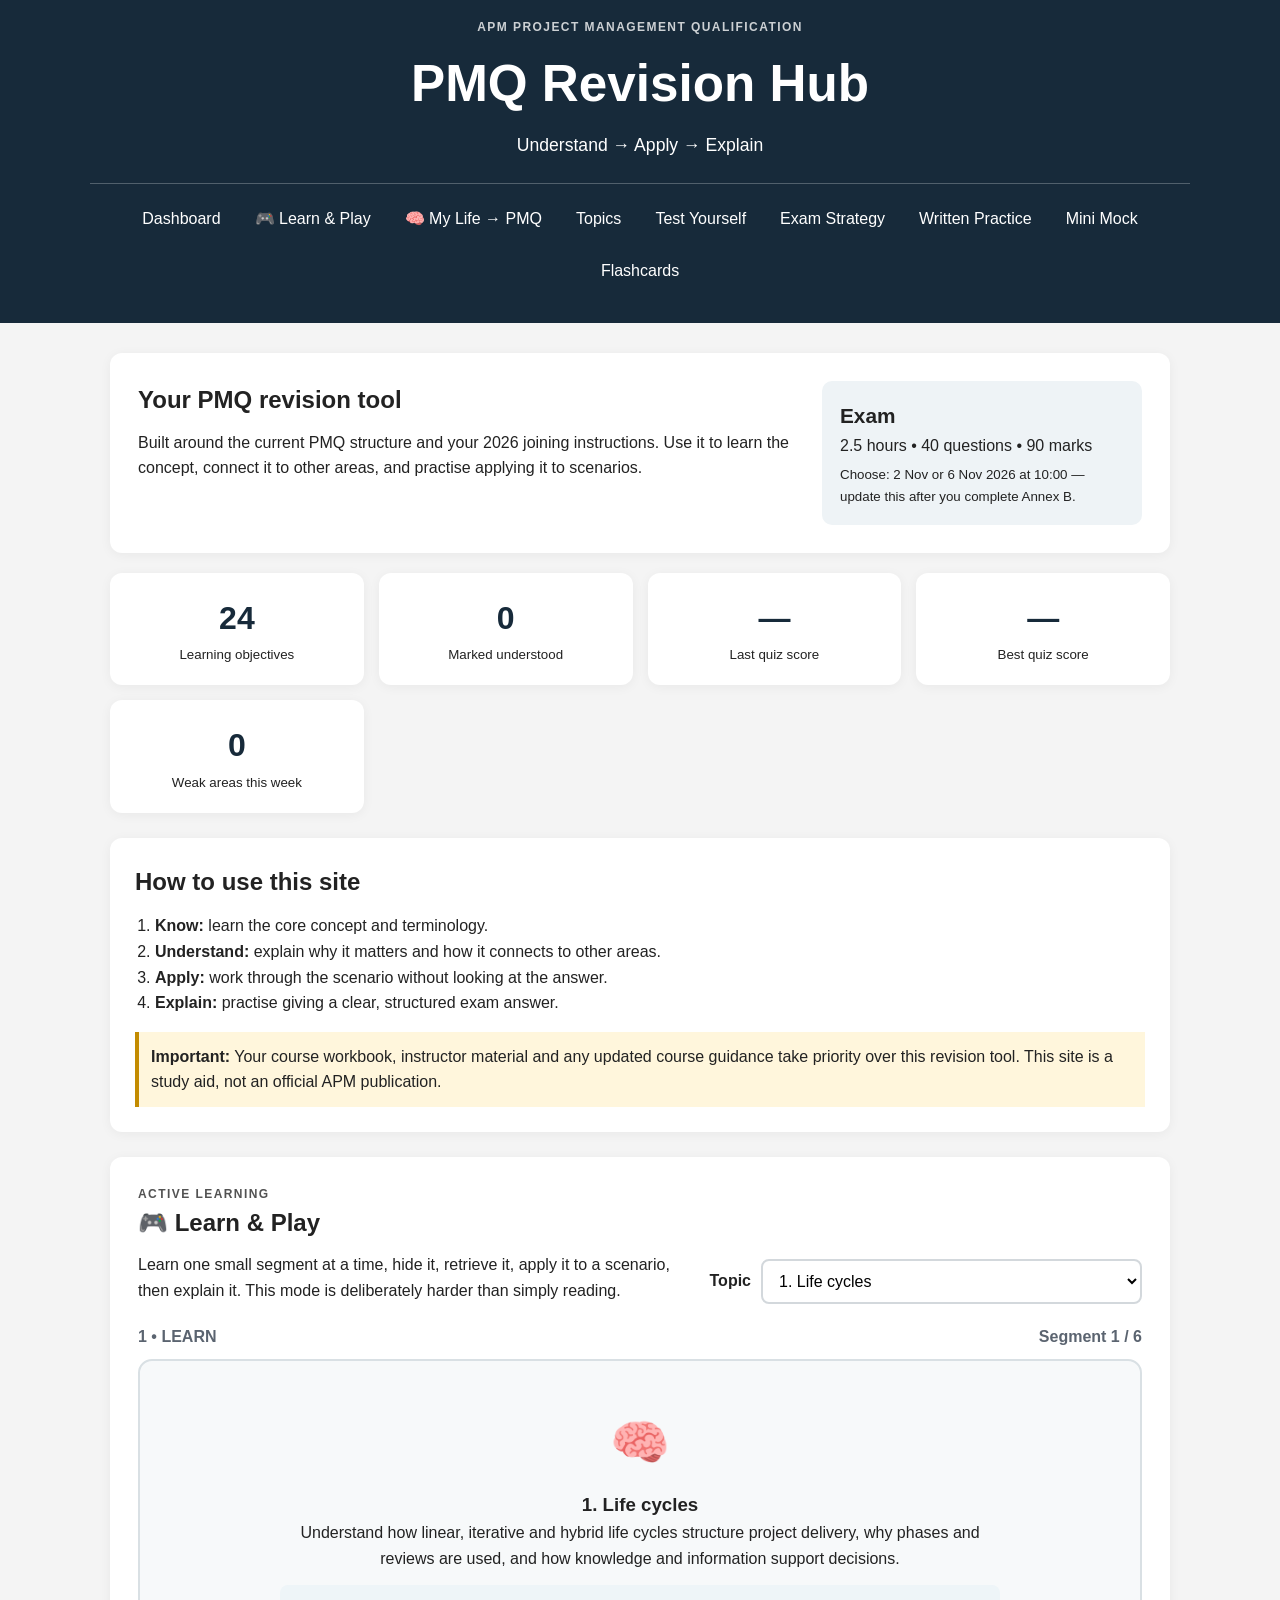
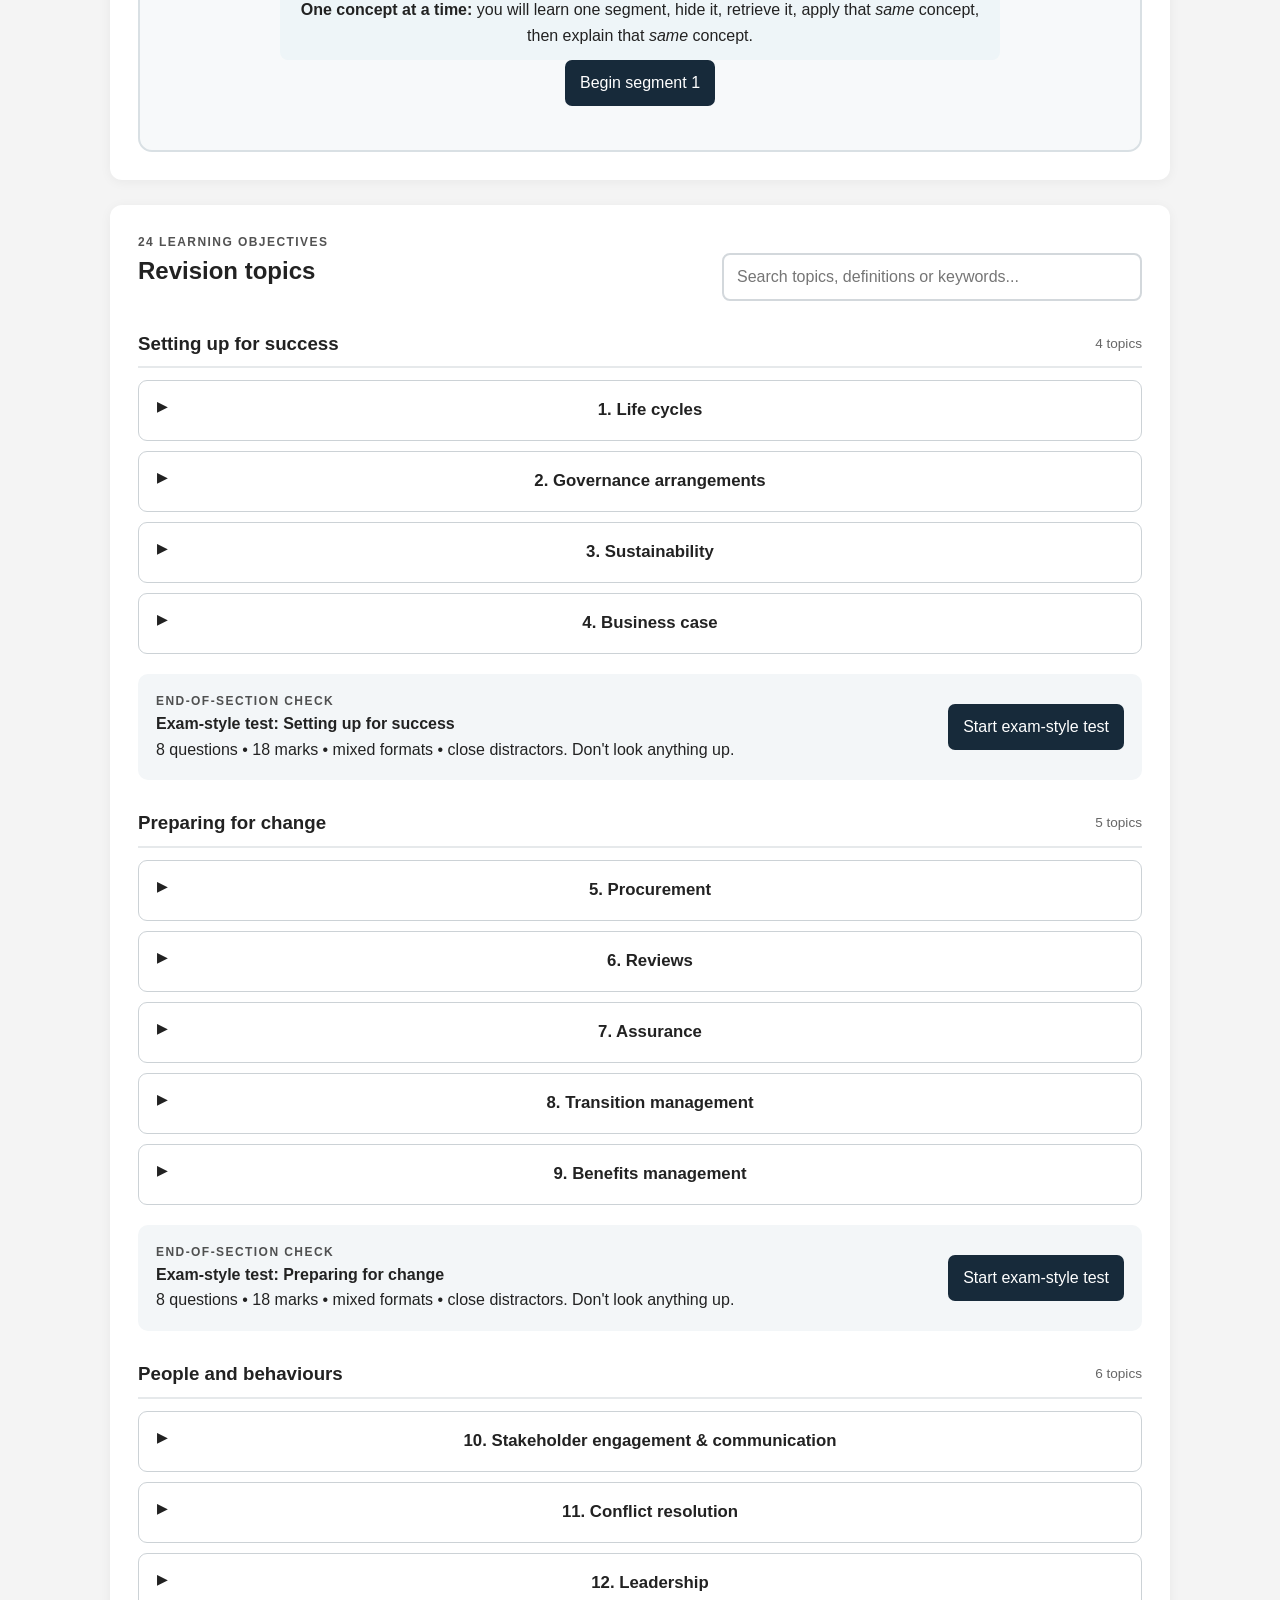
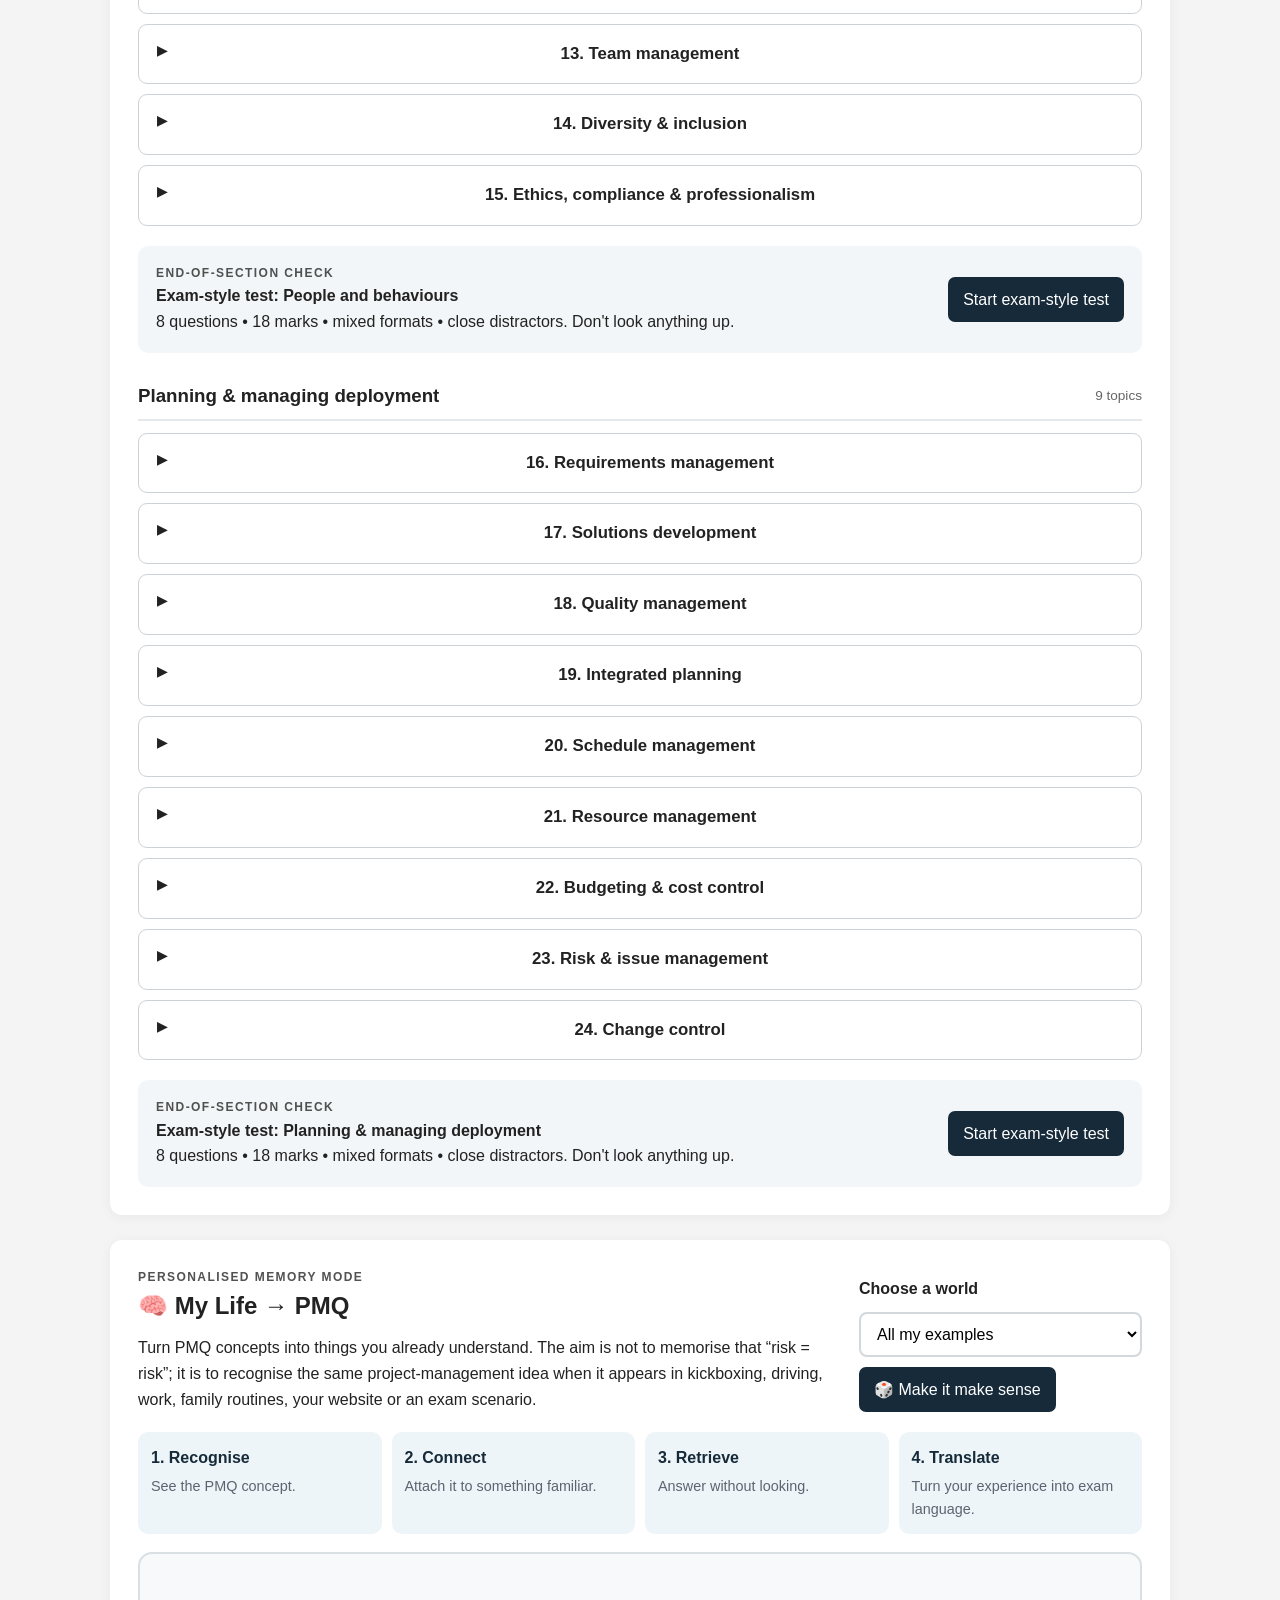
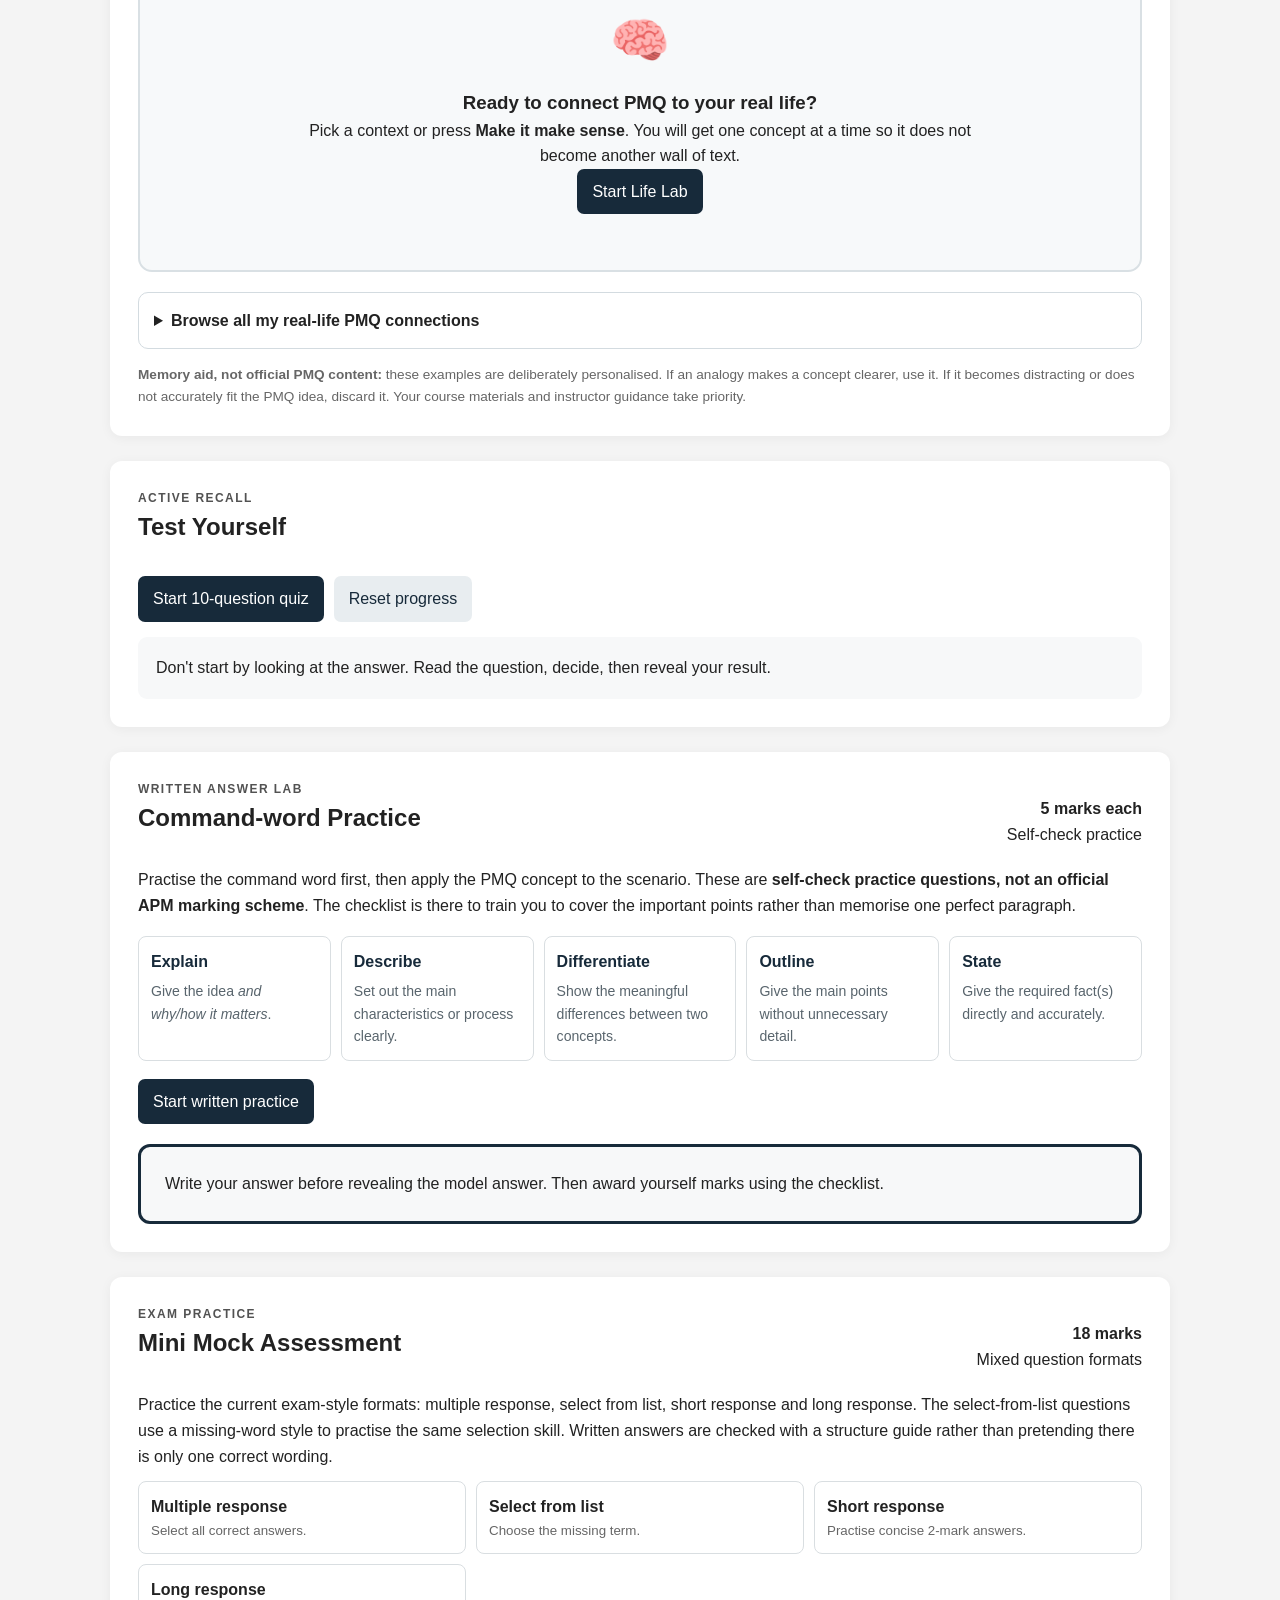
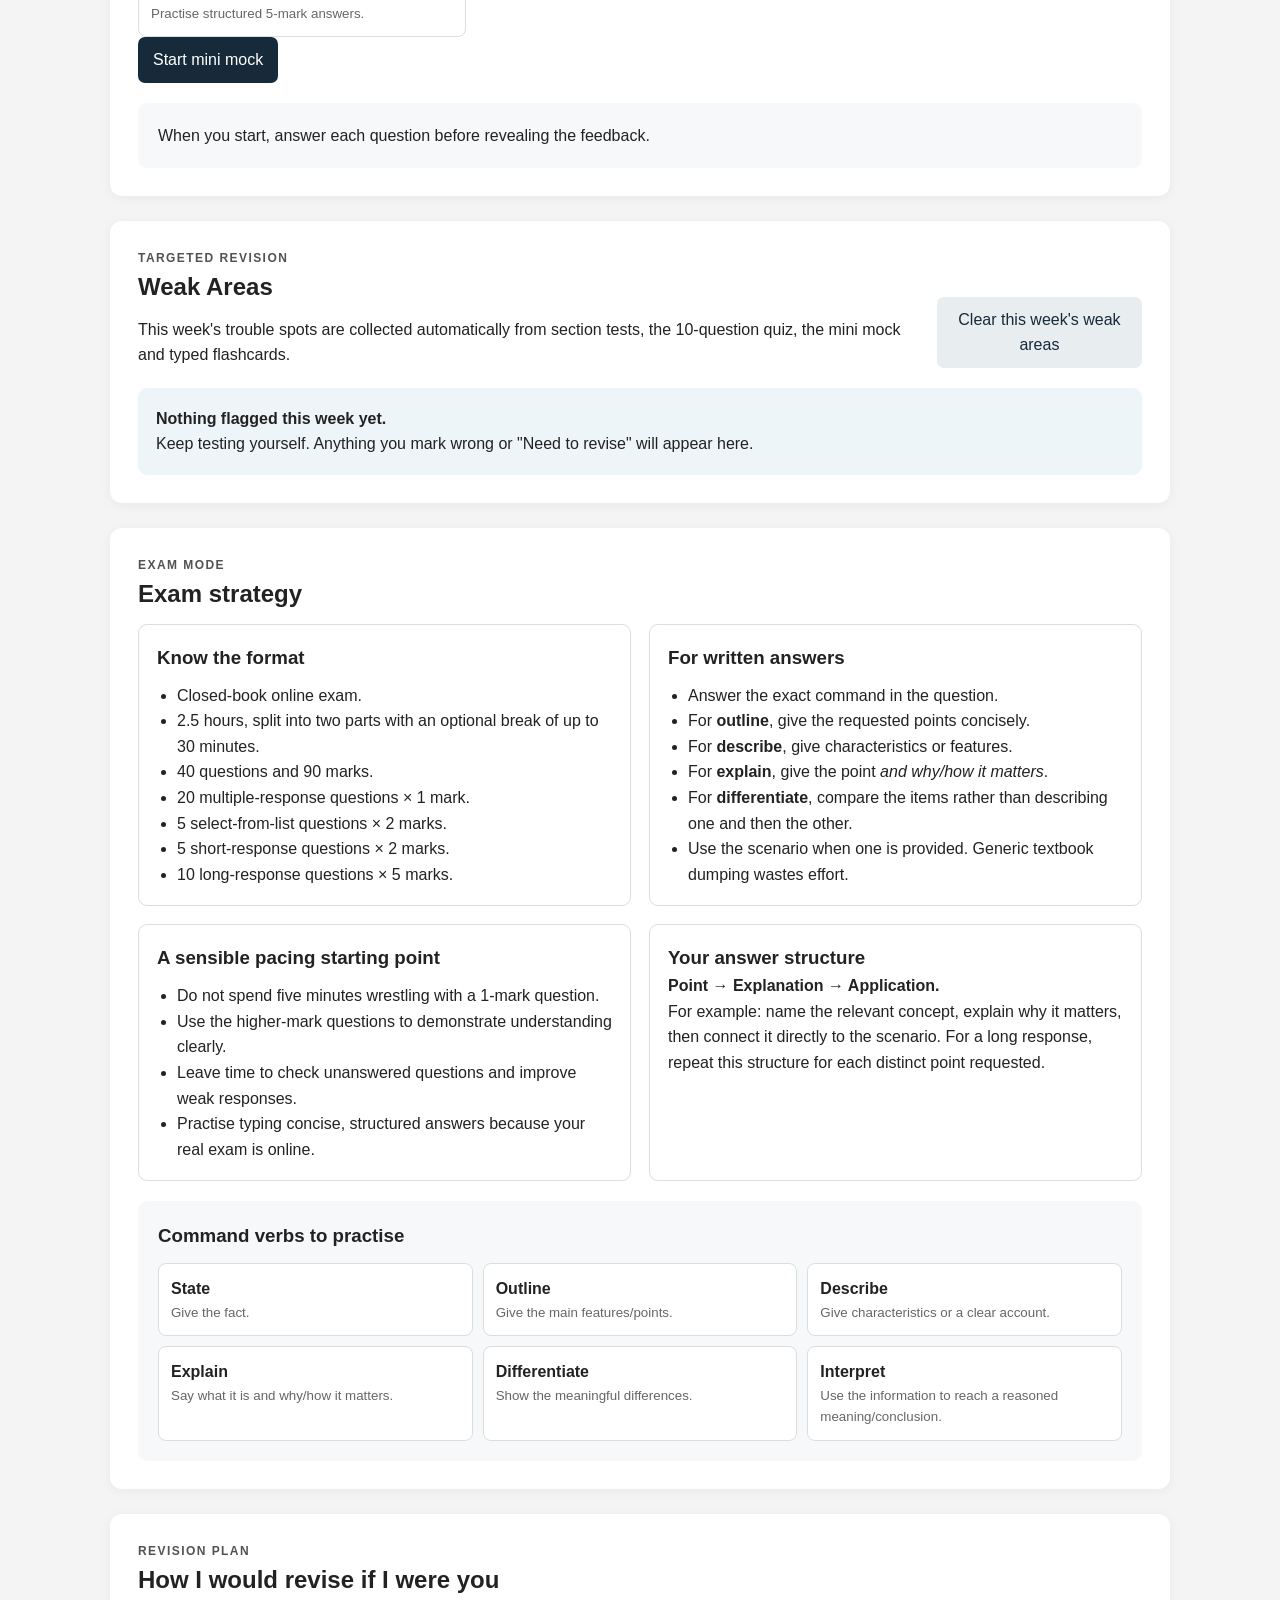
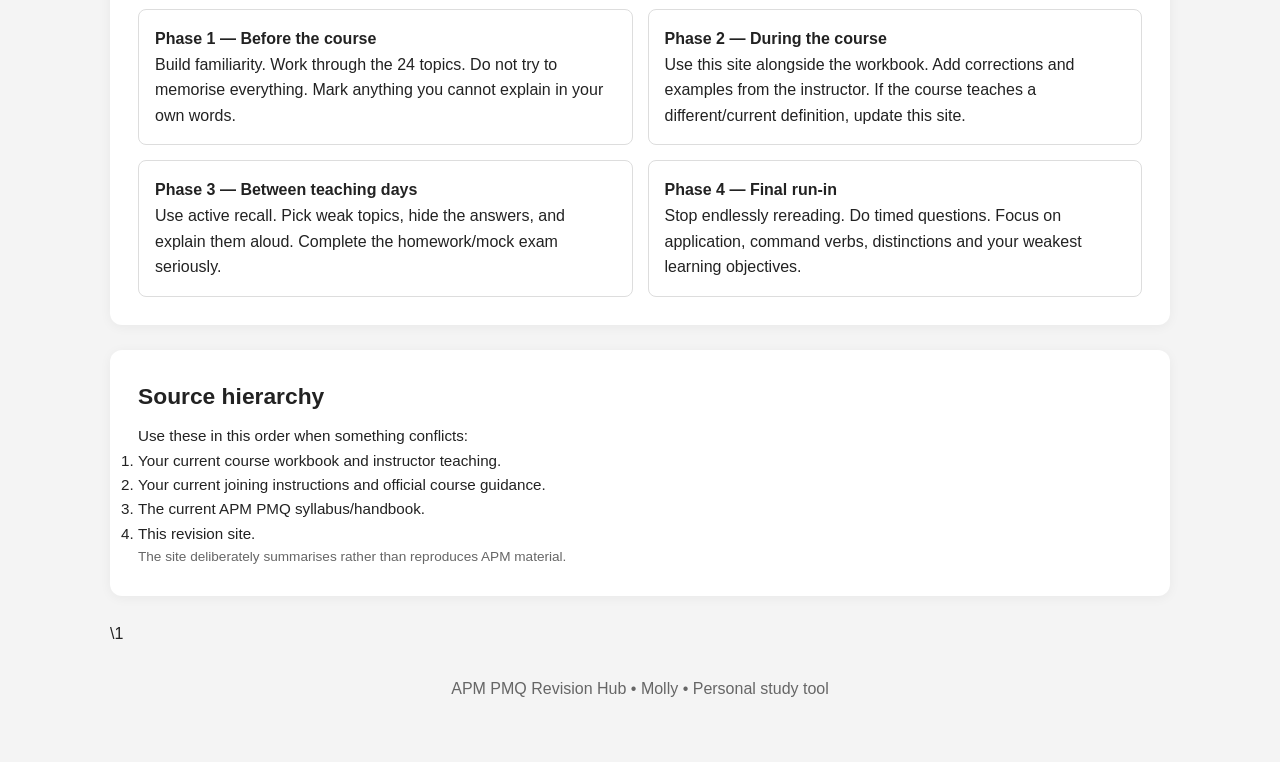
==== commit c6a790e1: "Separated content into pages as it was getting long" ====
--- a/index.html
+++ b/index.html
@@ -5,7 +5,7 @@
 <meta name="viewport" content="width=device-width, initial-scale=1.0">
 <title>APM PMQ Revision Hub</title>
 <link rel="stylesheet" href="style.css">
-    <link rel="stylesheet" href="learning-system.css">
+    <link rel="stylesheet" href="site-tidy.css">
 </head>
 <body>
 <header class="site-header">
@@ -23,8 +23,7 @@
       <a href="#written">Written Practice</a>
       <a href="#mock">Mini Mock</a>
       <a href="flashcards.html">Flashcards</a>
-        <a href="#learn-with-me">⚡ Learn With Me</a>
-</nav>
+    </nav>
   </div>
 </header>
 
@@ -274,20 +273,11 @@
   </ol>
   <p class="small">The site deliberately summarises rather than reproduces APM material.</p>
 </section>
-
-        <section id="learn-with-me" class="topic-section">
-            <h2>⚡ Learn With Me</h2>
-            <p>Start from zero. Learn a small chunk, connect it to real life, practise with guidance, then retrieve and apply it.</p>
-            <div id="pmq-learning-app"></div>
-        </section>
-
 \1
 
 <footer>
   <p>APM PMQ Revision Hub • Molly • Personal study tool</p>
 </footer>
 <script src="script.js"></script>
-    <script src="learning-system.js"></script>
-    <script>document.addEventListener("DOMContentLoaded",function(){if(window.PMQLearningSystem)PMQLearningSystem.menu();});</script>
 </body>
 </html>
--- a/site-tidy.css
+++ b/site-tidy.css
@@ -0,0 +1,15 @@
+
+/* Tidy multi-page shell */
+.site-header{background:#172A3A;color:#fff;padding:18px 22px}
+.site-header-inner{max-width:1100px;margin:auto;display:flex;align-items:center;justify-content:space-between;gap:20px;flex-wrap:wrap}
+.site-brand{color:#fff;text-decoration:none;font-weight:800;font-size:1.2rem}
+.site-nav{display:flex;gap:12px;flex-wrap:wrap}
+.site-nav a{color:#fff;text-decoration:none;padding:7px 9px;border-radius:7px}
+.site-nav a:hover{background:rgba(255,255,255,.12)}
+.site-main{max-width:1100px;margin:28px auto;padding:0 18px;min-height:70vh}
+.page-hero,.page-card{background:#fff;border:1px solid #ddd;border-radius:14px;padding:24px;margin-bottom:18px;box-shadow:0 3px 12px rgba(0,0,0,.05)}
+.page-hero{background:linear-gradient(135deg,#172A3A,#24465f);color:#fff}
+.page-hero h1{margin:.3rem 0 .6rem}
+.page-grid{display:grid;grid-template-columns:repeat(2,1fr);gap:14px}
+.page-button{display:inline-block;background:#172A3A;color:#fff;text-decoration:none;border-radius:9px;padding:11px 16px;font-weight:700}
+@media(max-width:700px){.site-header-inner{align-items:flex-start}.page-grid{grid-template-columns:1fr}.site-nav{width:100%}}
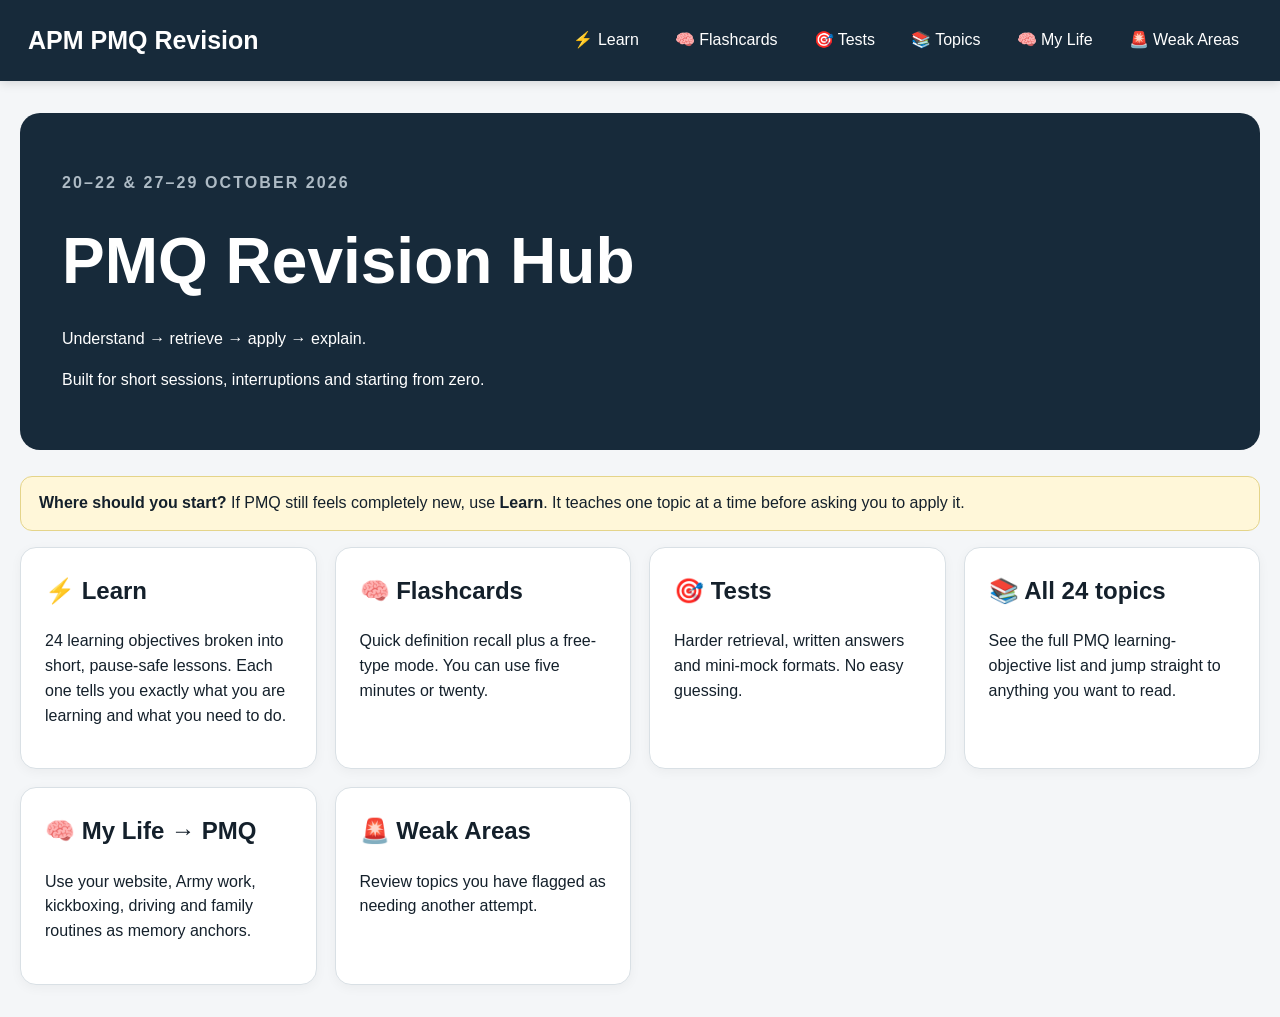
==== commit 28e16d59: "Cleaned up the website" ====
--- a/index.html
+++ b/index.html
@@ -1,283 +1 @@
-<!DOCTYPE html>
-<html lang="en">
-<head>
-<meta charset="UTF-8">
-<meta name="viewport" content="width=device-width, initial-scale=1.0">
-<title>APM PMQ Revision Hub</title>
-<link rel="stylesheet" href="style.css">
-    <link rel="stylesheet" href="site-tidy.css">
-</head>
-<body>
-<header class="site-header">
-  <div class="header-inner">
-    <p class="eyebrow">APM PROJECT MANAGEMENT QUALIFICATION</p>
-    <h1>PMQ Revision Hub</h1>
-    <p class="tagline">Understand → Apply → Explain</p>
-    <nav class="main-nav">
-      <a href="#dashboard">Dashboard</a>
-      <a href="#learn">🎮 Learn & Play</a>
-      <a href="#life">🧠 My Life → PMQ</a>
-      <a href="#topics">Topics</a>
-      <a href="#quiz">Test Yourself</a>
-      <a href="#exam">Exam Strategy</a>
-      <a href="#written">Written Practice</a>
-      <a href="#mock">Mini Mock</a>
-      <a href="flashcards.html">Flashcards</a>
-    </nav>
-  </div>
-</header>
-
-<main>
-<section id="dashboard" class="hero-card">
-  <div>
-    <h2>Your PMQ revision tool</h2>
-    <p>Built around the current PMQ structure and your 2026 joining instructions. Use it to learn the concept, connect it to other areas, and practise applying it to scenarios.</p>
-  </div>
-  <div class="exam-summary">
-    <strong>Exam</strong>
-    <span>2.5 hours • 40 questions • 90 marks</span>
-    <small>Choose: 2 Nov or 6 Nov 2026 at 10:00 — update this after you complete Annex B.</small>
-  </div>
-</section>
-
-<section class="dashboard-grid">
-  <article class="stat-card"><span id="topicCount">24</span><small>Learning objectives</small></article>
-  <article class="stat-card"><span id="understoodCount">0</span><small>Marked understood</small></article>
-  <article class="stat-card"><span id="quizScore">—</span><small>Last quiz score</small></article>
-  <article class="stat-card"><span id="quizBest">—</span><small>Best quiz score</small></article>
-  <article class="stat-card"><span id="weakCount">0</span><small>Weak areas this week</small></article>
-</section>
-
-<section class="callout">
-  <h2>How to use this site</h2>
-  <ol>
-    <li><strong>Know:</strong> learn the core concept and terminology.</li>
-    <li><strong>Understand:</strong> explain why it matters and how it connects to other areas.</li>
-    <li><strong>Apply:</strong> work through the scenario without looking at the answer.</li>
-    <li><strong>Explain:</strong> practise giving a clear, structured exam answer.</li>
-  </ol>
-  <p class="warning"><strong>Important:</strong> Your course workbook, instructor material and any updated course guidance take priority over this revision tool. This site is a study aid, not an official APM publication.</p>
-</section>
-
-<section id="learn" class="content-section learn-section">
-  <div class="section-heading">
-    <div>
-      <p class="eyebrow">ACTIVE LEARNING</p>
-      <h2>🎮 Learn & Play</h2>
-      <p>Learn one small segment at a time, hide it, retrieve it, apply it to a scenario, then explain it. This mode is deliberately harder than simply reading.</p>
-    </div>
-    <div class="learn-controls">
-      <label for="learnTopic"><strong>Topic</strong></label>
-      <select id="learnTopic" aria-label="Choose a learning topic"></select>
-    </div>
-  </div>
-  <div class="learn-progress"><span id="learnStageLabel">Ready</span><span id="learnProgressLabel">0 / 0</span></div>
-  <div id="learnArea" class="learn-area">
-    <div class="learn-start">
-      <div class="learn-icon">🧠</div>
-      <h3>How this works</h3>
-      <p><strong>Read → Recall → Apply → Explain.</strong> You will only see a small amount of information at once. When you press Next, it disappears and you have to retrieve it.</p>
-      <button class="primary" id="startLearn">Start learning</button>
-    </div>
-  </div>
-</section>
-
-<section id="topics" class="content-section">
-  <div class="section-heading">
-    <div>
-      <p class="eyebrow">24 LEARNING OBJECTIVES</p>
-      <h2>Revision topics</h2>
-    </div>
-    <input id="search" type="search" placeholder="Search topics, definitions or keywords..." aria-label="Search PMQ topics">
-  </div>
-  <div id="topicContainer"></div>
-</section>
-
-<section id="life" class="content-section life-section">
-  <div class="section-heading">
-    <div>
-      <p class="eyebrow">PERSONALISED MEMORY MODE</p>
-      <h2>🧠 My Life → PMQ</h2>
-      <p>Turn PMQ concepts into things you already understand. The aim is not to memorise that “risk = risk”; it is to recognise the same project-management idea when it appears in kickboxing, driving, work, family routines, your website or an exam scenario.</p>
-    </div>
-    <div class="life-controls">
-      <label for="lifeContext"><strong>Choose a world</strong></label>
-      <select id="lifeContext" aria-label="Choose a real-life context">
-        <option value="all">All my examples</option>
-        <option value="website">My welfare website / coding</option>
-        <option value="work">Army / work / IHUB</option>
-        <option value="kickboxing">Kickboxing</option>
-        <option value="driving">Driving</option>
-        <option value="family">Family / nursery / days out</option>
-        <option value="court">Court / multi-stakeholder process</option>
-      </select>
-      <button id="lifeRandom" class="primary">🎲 Make it make sense</button>
-    </div>
-  </div>
-
-  <div class="life-method">
-    <div><strong>1. Recognise</strong><span>See the PMQ concept.</span></div>
-    <div><strong>2. Connect</strong><span>Attach it to something familiar.</span></div>
-    <div><strong>3. Retrieve</strong><span>Answer without looking.</span></div>
-    <div><strong>4. Translate</strong><span>Turn your experience into exam language.</span></div>
-  </div>
-
-  <div id="lifeLab" class="life-lab">
-    <div class="life-empty"><div class="learn-icon">🧠</div><h3>Ready to connect PMQ to your real life?</h3><p>Pick a context or press <strong>Make it make sense</strong>. You will get one concept at a time so it does not become another wall of text.</p><button class="primary" id="startLifeLab">Start Life Lab</button></div>
-  </div>
-
-  <details class="life-browse">
-    <summary>Browse all my real-life PMQ connections</summary>
-    <div id="lifeBrowseGrid" class="life-browse-grid"></div>
-  </details>
-
-  <p class="small life-disclaimer"><strong>Memory aid, not official PMQ content:</strong> these examples are deliberately personalised. If an analogy makes a concept clearer, use it. If it becomes distracting or does not accurately fit the PMQ idea, discard it. Your course materials and instructor guidance take priority.</p>
-</section>
-<div id="sectionTestArea" class="test-runner"></div>
-
-<section id="quiz" class="content-section">
-  <div class="section-heading">
-    <div>
-      <p class="eyebrow">ACTIVE RECALL</p>
-      <h2>Test Yourself</h2>
-    </div>
-  </div>
-  <div class="quiz-controls">
-    <button id="startQuiz" class="primary">Start 10-question quiz</button>
-    <button id="resetProgress" class="secondary">Reset progress</button>
-  </div>
-  <div id="quizArea" class="quiz-area">
-    <p>Don't start by looking at the answer. Read the question, decide, then reveal your result.</p>
-  </div>
-</section>
-
-
-<section id="written" class="content-section written-section">
-  <div class="section-heading">
-    <div>
-      <p class="eyebrow">WRITTEN ANSWER LAB</p>
-      <h2>Command-word Practice</h2>
-    </div>
-    <div class="mock-meta"><strong>5 marks each</strong><span>Self-check practice</span></div>
-  </div>
-  <p>Practise the command word first, then apply the PMQ concept to the scenario. These are <strong>self-check practice questions, not an official APM marking scheme</strong>. The checklist is there to train you to cover the important points rather than memorise one perfect paragraph.</p>
-  <div class="command-guide">
-    <div><strong>Explain</strong><span>Give the idea <em>and why/how it matters</em>.</span></div>
-    <div><strong>Describe</strong><span>Set out the main characteristics or process clearly.</span></div>
-    <div><strong>Differentiate</strong><span>Show the meaningful differences between two concepts.</span></div>
-    <div><strong>Outline</strong><span>Give the main points without unnecessary detail.</span></div>
-    <div><strong>State</strong><span>Give the required fact(s) directly and accurately.</span></div>
-  </div>
-  <button id="startWritten" class="primary">Start written practice</button>
-  <div id="writtenArea" class="written-runner"><p>Write your answer before revealing the model answer. Then award yourself marks using the checklist.</p></div>
-</section>
-
-<section id="mock" class="content-section">
-  <div class="section-heading">
-    <div><p class="eyebrow">EXAM PRACTICE</p><h2>Mini Mock Assessment</h2></div>
-    <div class="mock-meta"><strong>18 marks</strong><span>Mixed question formats</span></div>
-  </div>
-  <p>Practice the current exam-style formats: multiple response, select from list, short response and long response. The select-from-list questions use a missing-word style to practise the same selection skill. Written answers are checked with a structure guide rather than pretending there is only one correct wording.</p>
-  <div class="format-grid"><span><strong>Multiple response</strong><small>Select all correct answers.</small></span><span><strong>Select from list</strong><small>Choose the missing term.</small></span><span><strong>Short response</strong><small>Practise concise 2-mark answers.</small></span><span><strong>Long response</strong><small>Practise structured 5-mark answers.</small></span></div>
-  <button id="startMock" class="primary">Start mini mock</button>
-  <div id="mockArea" class="mock-area"><p>When you start, answer each question before revealing the feedback.</p></div>
-</section>
-
-<section id="weak" class="content-section weak-section">
-  <div class="section-heading">
-    <div><p class="eyebrow">TARGETED REVISION</p><h2>Weak Areas</h2><p>This week's trouble spots are collected automatically from section tests, the 10-question quiz, the mini mock and typed flashcards.</p></div>
-    <button id="clearWeak" class="secondary">Clear this week's weak areas</button>
-  </div>
-  <div id="weakAreaList" class="weak-area-list"><p class="empty">No weak areas recorded yet. Start a test or flashcard session.</p></div>
-</section>
-
-<section id="exam" class="content-section">
-  <p class="eyebrow">EXAM MODE</p>
-  <h2>Exam strategy</h2>
-
-  <div class="exam-grid">
-    <article>
-      <h3>Know the format</h3>
-      <ul>
-        <li>Closed-book online exam.</li>
-        <li>2.5 hours, split into two parts with an optional break of up to 30 minutes.</li>
-        <li>40 questions and 90 marks.</li>
-        <li>20 multiple-response questions × 1 mark.</li>
-        <li>5 select-from-list questions × 2 marks.</li>
-        <li>5 short-response questions × 2 marks.</li>
-        <li>10 long-response questions × 5 marks.</li>
-      </ul>
-    </article>
-
-    <article>
-      <h3>For written answers</h3>
-      <ul>
-        <li>Answer the exact command in the question.</li>
-        <li>For <strong>outline</strong>, give the requested points concisely.</li>
-        <li>For <strong>describe</strong>, give characteristics or features.</li>
-        <li>For <strong>explain</strong>, give the point <em>and why/how it matters</em>.</li>
-        <li>For <strong>differentiate</strong>, compare the items rather than describing one and then the other.</li>
-        <li>Use the scenario when one is provided. Generic textbook dumping wastes effort.</li>
-      </ul>
-    </article>
-
-    <article>
-      <h3>A sensible pacing starting point</h3>
-      <ul>
-        <li>Do not spend five minutes wrestling with a 1-mark question.</li>
-        <li>Use the higher-mark questions to demonstrate understanding clearly.</li>
-        <li>Leave time to check unanswered questions and improve weak responses.</li>
-        <li>Practise typing concise, structured answers because your real exam is online.</li>
-      </ul>
-    </article>
-
-    <article>
-      <h3>Your answer structure</h3>
-      <p><strong>Point → Explanation → Application.</strong></p>
-      <p>For example: name the relevant concept, explain why it matters, then connect it directly to the scenario. For a long response, repeat this structure for each distinct point requested.</p>
-    </article>
-  </div>
-
-  <div class="command-box">
-    <h3>Command verbs to practise</h3>
-    <div class="verb-grid">
-      <span><strong>State</strong><small>Give the fact.</small></span>
-      <span><strong>Outline</strong><small>Give the main features/points.</small></span>
-      <span><strong>Describe</strong><small>Give characteristics or a clear account.</small></span>
-      <span><strong>Explain</strong><small>Say what it is and why/how it matters.</small></span>
-      <span><strong>Differentiate</strong><small>Show the meaningful differences.</small></span>
-      <span><strong>Interpret</strong><small>Use the information to reach a reasoned meaning/conclusion.</small></span>
-    </div>
-  </div>
-</section>
-
-<section class="content-section">
-  <p class="eyebrow">REVISION PLAN</p>
-  <h2>How I would revise if I were you</h2>
-  <div class="plan">
-    <div><strong>Phase 1 — Before the course</strong><p>Build familiarity. Work through the 24 topics. Do not try to memorise everything. Mark anything you cannot explain in your own words.</p></div>
-    <div><strong>Phase 2 — During the course</strong><p>Use this site alongside the workbook. Add corrections and examples from the instructor. If the course teaches a different/current definition, update this site.</p></div>
-    <div><strong>Phase 3 — Between teaching days</strong><p>Use active recall. Pick weak topics, hide the answers, and explain them aloud. Complete the homework/mock exam seriously.</p></div>
-    <div><strong>Phase 4 — Final run-in</strong><p>Stop endlessly rereading. Do timed questions. Focus on application, command verbs, distinctions and your weakest learning objectives.</p></div>
-  </div>
-</section>
-
-<section class="sources content-section">
-  <h2>Source hierarchy</h2>
-  <p>Use these in this order when something conflicts:</p>
-  <ol>
-    <li>Your current course workbook and instructor teaching.</li>
-    <li>Your current joining instructions and official course guidance.</li>
-    <li>The current APM PMQ syllabus/handbook.</li>
-    <li>This revision site.</li>
-  </ol>
-  <p class="small">The site deliberately summarises rather than reproduces APM material.</p>
-</section>
-\1
-
-<footer>
-  <p>APM PMQ Revision Hub • Molly • Personal study tool</p>
-</footer>
-<script src="script.js"></script>
-</body>
-</html>
+<!doctype html><html lang="en"><head><meta charset="utf-8"><meta name="viewport" content="width=device-width,initial-scale=1"><title>APM PMQ Revision Hub</title><link rel="stylesheet" href="standalone.css"></head><body><header class="site-header"><div class="site-bar"><a class="site-brand" href="index.html">APM PMQ Revision</a><nav class="site-nav"><a href="learn.html">⚡ Learn</a><a href="flashcards.html">🧠 Flashcards</a><a href="tests.html">🎯 Tests</a><a href="topics.html">📚 Topics</a><a href="life.html">🧠 My Life</a><a href="weak-areas.html">🚨 Weak Areas</a></nav></div></header><main class="page"><section class="hero"><p class="eyebrow">20–22 & 27–29 OCTOBER 2026</p><h1>PMQ Revision Hub</h1><p>Understand → retrieve → apply → explain.</p><p>Built for short sessions, interruptions and starting from zero.</p></section><div class="notice"><strong>Where should you start?</strong> If PMQ still feels completely new, use <strong>Learn</strong>. It teaches one topic at a time before asking you to apply it.</div><section class="grid"><a class="card topic-card" href="learn.html"><h2>⚡ Learn</h2><p>24 learning objectives broken into short, pause-safe lessons. Each one tells you exactly what you are learning and what you need to do.</p></a><a class="card topic-card" href="flashcards.html"><h2>🧠 Flashcards</h2><p>Quick definition recall plus a free-type mode. You can use five minutes or twenty.</p></a><a class="card topic-card" href="tests.html"><h2>🎯 Tests</h2><p>Harder retrieval, written answers and mini-mock formats. No easy guessing.</p></a><a class="card topic-card" href="topics.html"><h2>📚 All 24 topics</h2><p>See the full PMQ learning-objective list and jump straight to anything you want to read.</p></a><a class="card topic-card" href="life.html"><h2>🧠 My Life → PMQ</h2><p>Use your website, Army work, kickboxing, driving and family routines as memory anchors.</p></a><a class="card topic-card" href="weak-areas.html"><h2>🚨 Weak Areas</h2><p>Review topics you have flagged as needing another attempt.</p></a></section></main></body></html>
--- a/standalone.css
+++ b/standalone.css
@@ -0,0 +1,8 @@
+
+:root{--nav:#172a3a;--bg:#f4f6f8;--card:#fff;--text:#14202b;--muted:#5c6b76;--line:#d9e0e5;--accent:#e9f2f8}
+body{background:var(--bg);color:var(--text);font-family:Arial,sans-serif;margin:0;line-height:1.55}
+.site-header{background:var(--nav);color:#fff;padding:18px 28px;position:sticky;top:0;z-index:20;box-shadow:0 2px 10px #0002}
+.site-bar{max-width:1250px;margin:auto;display:flex;align-items:center;gap:28px;flex-wrap:wrap}.site-brand{font-size:25px;font-weight:800;color:#fff;text-decoration:none;margin-right:auto}.site-nav{display:flex;gap:10px;flex-wrap:wrap}.site-nav a{color:#fff;text-decoration:none;padding:10px 13px;border-radius:9px}.site-nav a:hover,.site-nav a.active{background:#ffffff18}
+.page{max-width:1250px;margin:32px auto;padding:0 20px}.hero{background:var(--nav);color:#fff;border-radius:20px;padding:42px;margin-bottom:26px}.hero h1{font-size:clamp(2rem,5vw,4rem);margin:8px 0}.eyebrow{letter-spacing:.13em;text-transform:uppercase;font-weight:800;color:#aebbc5}.grid{display:grid;grid-template-columns:repeat(auto-fit,minmax(280px,1fr));gap:18px}.card{background:var(--card);border:1px solid var(--line);border-radius:16px;padding:24px;box-shadow:0 3px 12px #0000000b}.card h2,.card h3{margin-top:0}.button,.page-button{display:inline-block;background:var(--nav);color:#fff;text-decoration:none;border:0;border-radius:10px;padding:12px 18px;font-size:1rem;cursor:pointer}.button.secondary{background:#e8edf1;color:var(--nav)}.topic-card{display:block;color:inherit;text-decoration:none}.topic-card:hover{transform:translateY(-2px);box-shadow:0 8px 18px #0001}.topic-card small{display:block;color:var(--muted);margin-top:4px}.notice{background:#fff7d9;border:1px solid #e4d48a;padding:14px 18px;border-radius:12px;margin:16px 0}.context{background:#edf6fb;border-left:5px solid var(--nav);padding:14px 18px;border-radius:10px;margin:16px 0}.search{width:100%;padding:14px 16px;border:1px solid var(--line);border-radius:10px;font-size:1rem;box-sizing:border-box}.actions{display:flex;gap:10px;flex-wrap:wrap;margin-top:18px}.flash-grid{display:grid;grid-template-columns:repeat(auto-fit,minmax(260px,1fr));gap:16px}.flashcard{min-height:180px;border:1px solid var(--line);border-radius:16px;background:#fff;padding:22px;text-align:left;cursor:pointer;display:flex;flex-direction:column;gap:12px}.flashcard .term{font-size:1.25rem;font-weight:800}.flashcard .answer{display:none;color:var(--muted)}.flashcard.revealed .answer{display:block}.free-card{background:#fff;border:1px solid var(--line);border-radius:16px;padding:24px;margin-top:22px}.free-card textarea,.answer-box{width:100%;min-height:130px;box-sizing:border-box;padding:14px;border:1px solid var(--line);border-radius:10px;font:inherit}.model{display:none;background:#f1f7fa;border-left:5px solid var(--nav);padding:18px;border-radius:10px;margin-top:15px}.model.show{display:block}.pill{display:inline-block;background:#e8eef2;padding:5px 9px;border-radius:999px;font-size:.85rem;margin:3px}.learn-shell{max-width:900px;margin:auto}.stepbar{display:flex;gap:6px;flex-wrap:wrap;margin:18px 0}.stepbar span{padding:6px 10px;border-radius:999px;background:#e7edf1;color:#52616b;font-size:.85rem}.stepbar span.on{background:var(--nav);color:#fff}.jobbox{background:#fff3cd;border:1px solid #e3ce79;border-radius:12px;padding:15px 18px;margin:18px 0}.learn-content{background:#fff;border:1px solid var(--line);border-radius:16px;padding:25px}.choice{width:100%;text-align:left;background:#fff;border:1px solid var(--line);padding:15px;border-radius:10px;margin:7px 0;cursor:pointer}.choice:hover{background:#f4f8fa}.feedback{margin-top:15px;padding:16px;border-radius:10px;background:#edf6fb}.muted{color:var(--muted)}@media(max-width:700px){.site-header{position:static}.site-bar{display:block}.site-brand{display:block;margin-bottom:12px}.site-nav{overflow-x:auto;flex-wrap:nowrap}.site-nav a{white-space:nowrap}.page{padding:0 12px}.hero{padding:28px 22px}}
+
+.flashcard{font-family:inherit;color:var(--text)}.flash-term{font-size:1.25rem;font-weight:800}.flash-answer{display:block;color:var(--muted);margin-top:8px}.flashcard:not(.flipped) .flash-answer{visibility:hidden}.flashcard .tap{margin-top:auto;color:var(--muted);font-size:.85rem}.free-type-card{margin-top:12px}.free-type-card textarea{width:100%;min-height:130px;box-sizing:border-box;padding:14px;border:1px solid var(--line);border-radius:10px;font:inherit}.free-type-answer{display:none;margin-top:15px}.free-type-card.revealed .free-type-answer{display:block}.self-rating{display:flex;gap:10px;margin-top:15px}.self-rating button{padding:10px 14px;border-radius:9px;border:0;cursor:pointer}.rating-good{background:var(--nav);color:#fff}.rating-bad{background:#e8edf1;color:var(--nav)}
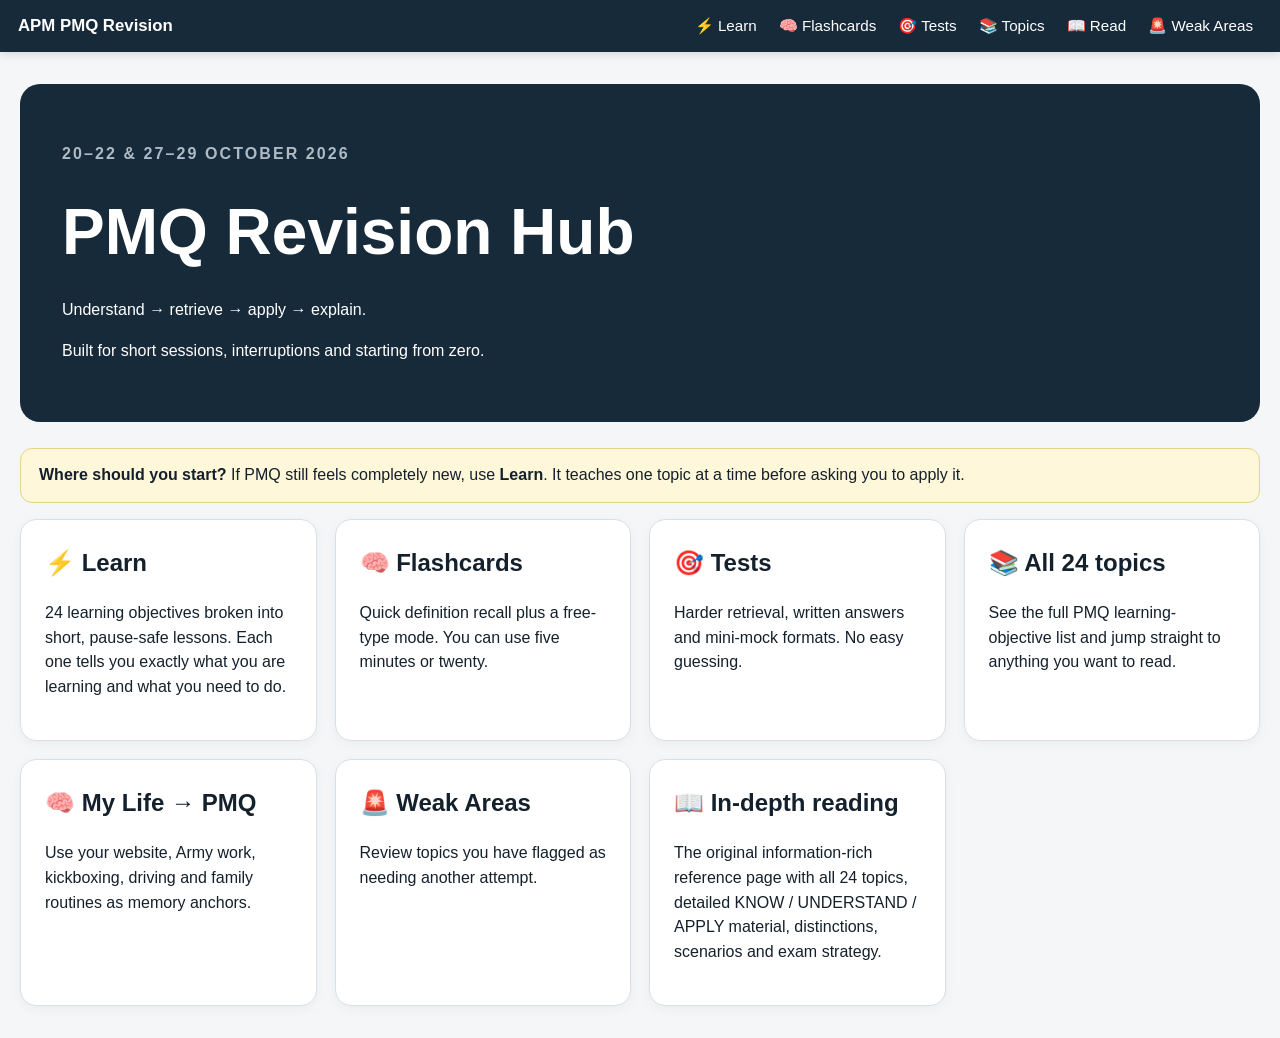
==== commit d0ab397c: "Improved material" ====
--- a/index.html
+++ b/index.html
@@ -1 +1 @@
-<!doctype html><html lang="en"><head><meta charset="utf-8"><meta name="viewport" content="width=device-width,initial-scale=1"><title>APM PMQ Revision Hub</title><link rel="stylesheet" href="standalone.css"></head><body><header class="site-header"><div class="site-bar"><a class="site-brand" href="index.html">APM PMQ Revision</a><nav class="site-nav"><a href="learn.html">⚡ Learn</a><a href="flashcards.html">🧠 Flashcards</a><a href="tests.html">🎯 Tests</a><a href="topics.html">📚 Topics</a><a href="life.html">🧠 My Life</a><a href="weak-areas.html">🚨 Weak Areas</a></nav></div></header><main class="page"><section class="hero"><p class="eyebrow">20–22 & 27–29 OCTOBER 2026</p><h1>PMQ Revision Hub</h1><p>Understand → retrieve → apply → explain.</p><p>Built for short sessions, interruptions and starting from zero.</p></section><div class="notice"><strong>Where should you start?</strong> If PMQ still feels completely new, use <strong>Learn</strong>. It teaches one topic at a time before asking you to apply it.</div><section class="grid"><a class="card topic-card" href="learn.html"><h2>⚡ Learn</h2><p>24 learning objectives broken into short, pause-safe lessons. Each one tells you exactly what you are learning and what you need to do.</p></a><a class="card topic-card" href="flashcards.html"><h2>🧠 Flashcards</h2><p>Quick definition recall plus a free-type mode. You can use five minutes or twenty.</p></a><a class="card topic-card" href="tests.html"><h2>🎯 Tests</h2><p>Harder retrieval, written answers and mini-mock formats. No easy guessing.</p></a><a class="card topic-card" href="topics.html"><h2>📚 All 24 topics</h2><p>See the full PMQ learning-objective list and jump straight to anything you want to read.</p></a><a class="card topic-card" href="life.html"><h2>🧠 My Life → PMQ</h2><p>Use your website, Army work, kickboxing, driving and family routines as memory anchors.</p></a><a class="card topic-card" href="weak-areas.html"><h2>🚨 Weak Areas</h2><p>Review topics you have flagged as needing another attempt.</p></a></section></main></body></html>+<!doctype html><html lang="en"><head><meta charset="utf-8"><meta name="viewport" content="width=device-width,initial-scale=1"><title>APM PMQ Revision Hub</title><link rel="stylesheet" href="standalone.css"></head><body><header class="site-header"><div class="site-bar"><a class="site-brand" href="index.html">APM PMQ Revision</a><nav class="site-nav"><a href="learn.html">⚡ Learn</a><a href="flashcards.html">🧠 Flashcards</a><a href="tests.html">🎯 Tests</a><a href="topics.html">📚 Topics</a><a href="read.html">📖 Read</a><a href="weak-areas.html">🚨 Weak Areas</a></nav></div></header><main class="page"><section class="hero"><p class="eyebrow">20–22 & 27–29 OCTOBER 2026</p><h1>PMQ Revision Hub</h1><p>Understand → retrieve → apply → explain.</p><p>Built for short sessions, interruptions and starting from zero.</p></section><div class="notice"><strong>Where should you start?</strong> If PMQ still feels completely new, use <strong>Learn</strong>. It teaches one topic at a time before asking you to apply it.</div><section class="grid"><a class="card topic-card" href="learn.html"><h2>⚡ Learn</h2><p>24 learning objectives broken into short, pause-safe lessons. Each one tells you exactly what you are learning and what you need to do.</p></a><a class="card topic-card" href="flashcards.html"><h2>🧠 Flashcards</h2><p>Quick definition recall plus a free-type mode. You can use five minutes or twenty.</p></a><a class="card topic-card" href="tests.html"><h2>🎯 Tests</h2><p>Harder retrieval, written answers and mini-mock formats. No easy guessing.</p></a><a class="card topic-card" href="topics.html"><h2>📚 All 24 topics</h2><p>See the full PMQ learning-objective list and jump straight to anything you want to read.</p></a><a class="card topic-card" href="life.html"><h2>🧠 My Life → PMQ</h2><p>Use your website, Army work, kickboxing, driving and family routines as memory anchors.</p></a><a class="card topic-card" href="weak-areas.html"><h2>🚨 Weak Areas</h2><p>Review topics you have flagged as needing another attempt.</p></a><a class="card topic-card" href="read.html"><h2>📖 In-depth reading</h2><p>The original information-rich reference page with all 24 topics, detailed KNOW / UNDERSTAND / APPLY material, distinctions, scenarios and exam strategy.</p></a></section></main></body></html>
--- a/standalone.css
+++ b/standalone.css
@@ -1,8 +1,57 @@
 
 :root{--nav:#172a3a;--bg:#f4f6f8;--card:#fff;--text:#14202b;--muted:#5c6b76;--line:#d9e0e5;--accent:#e9f2f8}
 body{background:var(--bg);color:var(--text);font-family:Arial,sans-serif;margin:0;line-height:1.55}
-.site-header{background:var(--nav);color:#fff;padding:18px 28px;position:sticky;top:0;z-index:20;box-shadow:0 2px 10px #0002}
+.site-header{background:var(--nav);color:#fff;padding:18px 28px;box-shadow:0 2px 10px #0002}
 .site-bar{max-width:1250px;margin:auto;display:flex;align-items:center;gap:28px;flex-wrap:wrap}.site-brand{font-size:25px;font-weight:800;color:#fff;text-decoration:none;margin-right:auto}.site-nav{display:flex;gap:10px;flex-wrap:wrap}.site-nav a{color:#fff;text-decoration:none;padding:10px 13px;border-radius:9px}.site-nav a:hover,.site-nav a.active{background:#ffffff18}
 .page{max-width:1250px;margin:32px auto;padding:0 20px}.hero{background:var(--nav);color:#fff;border-radius:20px;padding:42px;margin-bottom:26px}.hero h1{font-size:clamp(2rem,5vw,4rem);margin:8px 0}.eyebrow{letter-spacing:.13em;text-transform:uppercase;font-weight:800;color:#aebbc5}.grid{display:grid;grid-template-columns:repeat(auto-fit,minmax(280px,1fr));gap:18px}.card{background:var(--card);border:1px solid var(--line);border-radius:16px;padding:24px;box-shadow:0 3px 12px #0000000b}.card h2,.card h3{margin-top:0}.button,.page-button{display:inline-block;background:var(--nav);color:#fff;text-decoration:none;border:0;border-radius:10px;padding:12px 18px;font-size:1rem;cursor:pointer}.button.secondary{background:#e8edf1;color:var(--nav)}.topic-card{display:block;color:inherit;text-decoration:none}.topic-card:hover{transform:translateY(-2px);box-shadow:0 8px 18px #0001}.topic-card small{display:block;color:var(--muted);margin-top:4px}.notice{background:#fff7d9;border:1px solid #e4d48a;padding:14px 18px;border-radius:12px;margin:16px 0}.context{background:#edf6fb;border-left:5px solid var(--nav);padding:14px 18px;border-radius:10px;margin:16px 0}.search{width:100%;padding:14px 16px;border:1px solid var(--line);border-radius:10px;font-size:1rem;box-sizing:border-box}.actions{display:flex;gap:10px;flex-wrap:wrap;margin-top:18px}.flash-grid{display:grid;grid-template-columns:repeat(auto-fit,minmax(260px,1fr));gap:16px}.flashcard{min-height:180px;border:1px solid var(--line);border-radius:16px;background:#fff;padding:22px;text-align:left;cursor:pointer;display:flex;flex-direction:column;gap:12px}.flashcard .term{font-size:1.25rem;font-weight:800}.flashcard .answer{display:none;color:var(--muted)}.flashcard.revealed .answer{display:block}.free-card{background:#fff;border:1px solid var(--line);border-radius:16px;padding:24px;margin-top:22px}.free-card textarea,.answer-box{width:100%;min-height:130px;box-sizing:border-box;padding:14px;border:1px solid var(--line);border-radius:10px;font:inherit}.model{display:none;background:#f1f7fa;border-left:5px solid var(--nav);padding:18px;border-radius:10px;margin-top:15px}.model.show{display:block}.pill{display:inline-block;background:#e8eef2;padding:5px 9px;border-radius:999px;font-size:.85rem;margin:3px}.learn-shell{max-width:900px;margin:auto}.stepbar{display:flex;gap:6px;flex-wrap:wrap;margin:18px 0}.stepbar span{padding:6px 10px;border-radius:999px;background:#e7edf1;color:#52616b;font-size:.85rem}.stepbar span.on{background:var(--nav);color:#fff}.jobbox{background:#fff3cd;border:1px solid #e3ce79;border-radius:12px;padding:15px 18px;margin:18px 0}.learn-content{background:#fff;border:1px solid var(--line);border-radius:16px;padding:25px}.choice{width:100%;text-align:left;background:#fff;border:1px solid var(--line);padding:15px;border-radius:10px;margin:7px 0;cursor:pointer}.choice:hover{background:#f4f8fa}.feedback{margin-top:15px;padding:16px;border-radius:10px;background:#edf6fb}.muted{color:var(--muted)}@media(max-width:700px){.site-header{position:static}.site-bar{display:block}.site-brand{display:block;margin-bottom:12px}.site-nav{overflow-x:auto;flex-wrap:nowrap}.site-nav a{white-space:nowrap}.page{padding:0 12px}.hero{padding:28px 22px}}
 
-.flashcard{font-family:inherit;color:var(--text)}.flash-term{font-size:1.25rem;font-weight:800}.flash-answer{display:block;color:var(--muted);margin-top:8px}.flashcard:not(.flipped) .flash-answer{visibility:hidden}.flashcard .tap{margin-top:auto;color:var(--muted);font-size:.85rem}.free-type-card{margin-top:12px}.free-type-card textarea{width:100%;min-height:130px;box-sizing:border-box;padding:14px;border:1px solid var(--line);border-radius:10px;font:inherit}.free-type-answer{display:none;margin-top:15px}.free-type-card.revealed .free-type-answer{display:block}.self-rating{display:flex;gap:10px;margin-top:15px}.self-rating button{padding:10px 14px;border-radius:9px;border:0;cursor:pointer}.rating-good{background:var(--nav);color:#fff}.rating-bad{background:#e8edf1;color:var(--nav)}+.flashcard{font-family:inherit;color:var(--text)}.flash-term{font-size:1.25rem;font-weight:800}.flash-answer{display:block;color:var(--muted);margin-top:8px}.flashcard:not(.flipped) .flash-answer{visibility:hidden}.flashcard .tap{margin-top:auto;color:var(--muted);font-size:.85rem}.free-type-card{margin-top:12px}.free-type-card textarea{width:100%;min-height:130px;box-sizing:border-box;padding:14px;border:1px solid var(--line);border-radius:10px;font:inherit}.free-type-answer{display:none;margin-top:15px}.free-type-card.revealed .free-type-answer{display:block}.self-rating{display:flex;gap:10px;margin-top:15px}.self-rating button{padding:10px 14px;border-radius:9px;border:0;cursor:pointer}.rating-good{background:var(--nav);color:#fff}.rating-bad{background:#e8edf1;color:var(--nav)}
+/* Compact, non-fixed site navigation */
+.site-header{
+    background:#172A3A;
+    color:#fff;
+    padding:10px 18px;
+    position:relative;
+}
+.site-header-inner{
+    max-width:1200px;
+    margin:0 auto;
+    display:flex;
+    align-items:center;
+    justify-content:space-between;
+    gap:18px;
+}
+.site-brand{
+    color:#fff;
+    text-decoration:none;
+    font-weight:800;
+    font-size:1.05rem;
+    white-space:nowrap;
+}
+.site-nav{
+    display:flex;
+    align-items:center;
+    justify-content:flex-end;
+    gap:4px;
+    flex-wrap:wrap;
+}
+.site-nav a{
+    color:#fff;
+    text-decoration:none;
+    padding:7px 9px;
+    border-radius:7px;
+    font-size:.95rem;
+    line-height:1.2;
+}
+.site-nav a:hover{background:rgba(255,255,255,.12)}
+.site-nav a[aria-current="page"]{background:rgba(255,255,255,.14)}
+.site-main{
+    max-width:1200px;
+    margin:24px auto;
+    padding:0 18px;
+    min-height:70vh;
+}
+@media(max-width:900px){
+    .site-header-inner{align-items:flex-start; flex-direction:column; gap:8px}
+    .site-nav{justify-content:flex-start; width:100%}
+}
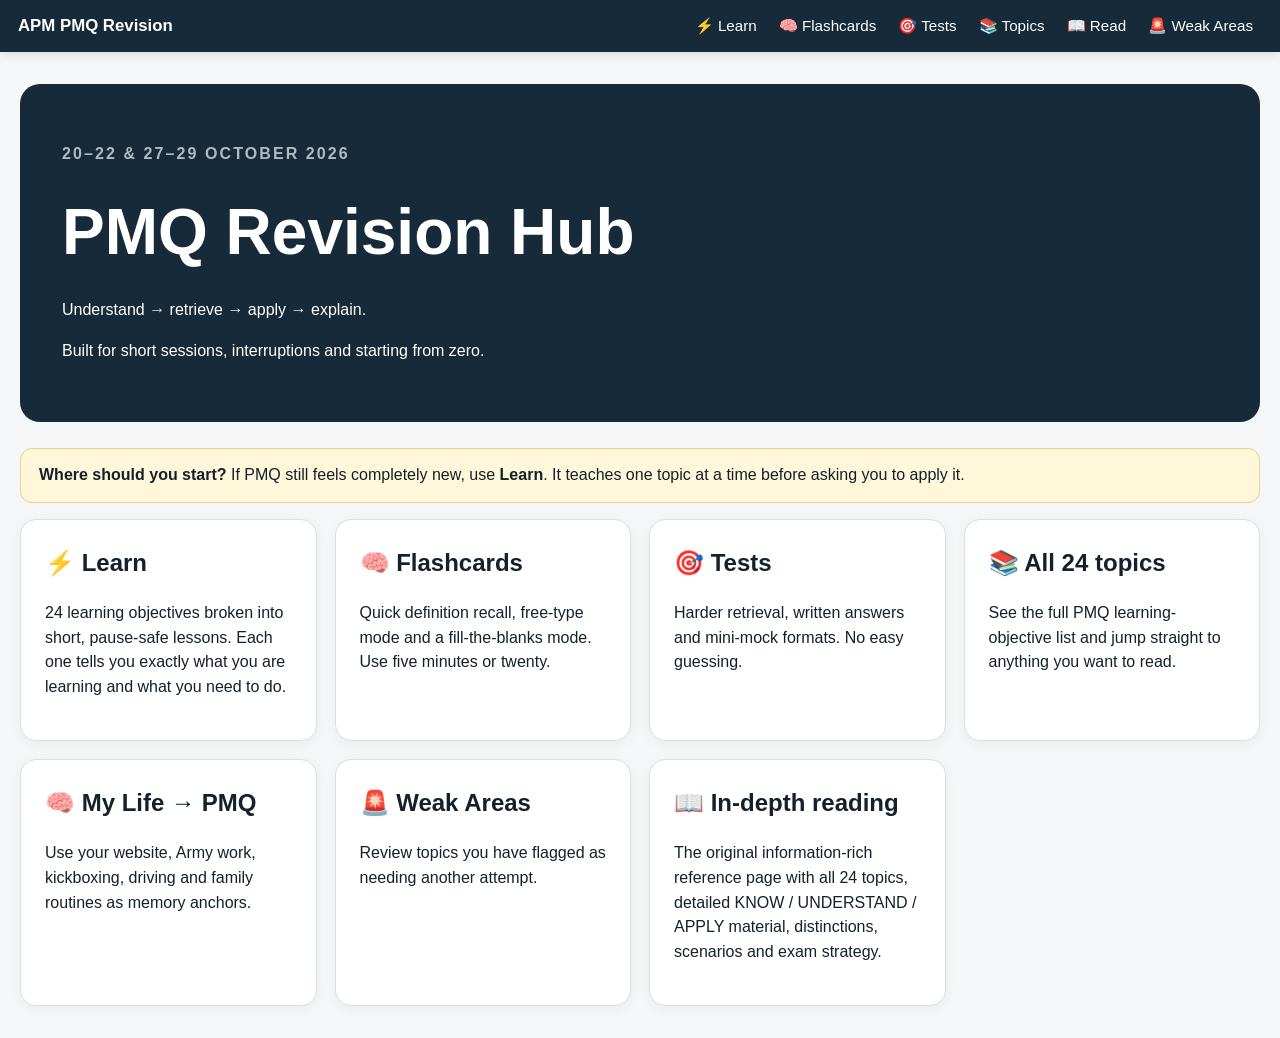
==== commit 76da98c2: "Added flashcard mode" ====
--- a/index.html
+++ b/index.html
@@ -1 +1 @@
-<!doctype html><html lang="en"><head><meta charset="utf-8"><meta name="viewport" content="width=device-width,initial-scale=1"><title>APM PMQ Revision Hub</title><link rel="stylesheet" href="standalone.css"></head><body><header class="site-header"><div class="site-bar"><a class="site-brand" href="index.html">APM PMQ Revision</a><nav class="site-nav"><a href="learn.html">⚡ Learn</a><a href="flashcards.html">🧠 Flashcards</a><a href="tests.html">🎯 Tests</a><a href="topics.html">📚 Topics</a><a href="read.html">📖 Read</a><a href="weak-areas.html">🚨 Weak Areas</a></nav></div></header><main class="page"><section class="hero"><p class="eyebrow">20–22 & 27–29 OCTOBER 2026</p><h1>PMQ Revision Hub</h1><p>Understand → retrieve → apply → explain.</p><p>Built for short sessions, interruptions and starting from zero.</p></section><div class="notice"><strong>Where should you start?</strong> If PMQ still feels completely new, use <strong>Learn</strong>. It teaches one topic at a time before asking you to apply it.</div><section class="grid"><a class="card topic-card" href="learn.html"><h2>⚡ Learn</h2><p>24 learning objectives broken into short, pause-safe lessons. Each one tells you exactly what you are learning and what you need to do.</p></a><a class="card topic-card" href="flashcards.html"><h2>🧠 Flashcards</h2><p>Quick definition recall plus a free-type mode. You can use five minutes or twenty.</p></a><a class="card topic-card" href="tests.html"><h2>🎯 Tests</h2><p>Harder retrieval, written answers and mini-mock formats. No easy guessing.</p></a><a class="card topic-card" href="topics.html"><h2>📚 All 24 topics</h2><p>See the full PMQ learning-objective list and jump straight to anything you want to read.</p></a><a class="card topic-card" href="life.html"><h2>🧠 My Life → PMQ</h2><p>Use your website, Army work, kickboxing, driving and family routines as memory anchors.</p></a><a class="card topic-card" href="weak-areas.html"><h2>🚨 Weak Areas</h2><p>Review topics you have flagged as needing another attempt.</p></a><a class="card topic-card" href="read.html"><h2>📖 In-depth reading</h2><p>The original information-rich reference page with all 24 topics, detailed KNOW / UNDERSTAND / APPLY material, distinctions, scenarios and exam strategy.</p></a></section></main></body></html>+<!doctype html><html lang="en"><head><meta charset="utf-8"><meta name="viewport" content="width=device-width,initial-scale=1"><title>APM PMQ Revision Hub</title><link rel="stylesheet" href="standalone.css"></head><body><header class="site-header"><div class="site-bar"><a class="site-brand" href="index.html">APM PMQ Revision</a><nav class="site-nav"><a href="learn.html">⚡ Learn</a><a href="flashcards.html">🧠 Flashcards</a><a href="tests.html">🎯 Tests</a><a href="topics.html">📚 Topics</a><a href="read.html">📖 Read</a><a href="weak-areas.html">🚨 Weak Areas</a></nav></div></header><main class="page"><section class="hero"><p class="eyebrow">20–22 & 27–29 OCTOBER 2026</p><h1>PMQ Revision Hub</h1><p>Understand → retrieve → apply → explain.</p><p>Built for short sessions, interruptions and starting from zero.</p></section><div class="notice"><strong>Where should you start?</strong> If PMQ still feels completely new, use <strong>Learn</strong>. It teaches one topic at a time before asking you to apply it.</div><section class="grid"><a class="card topic-card" href="learn.html"><h2>⚡ Learn</h2><p>24 learning objectives broken into short, pause-safe lessons. Each one tells you exactly what you are learning and what you need to do.</p></a><a class="card topic-card" href="flashcards.html"><h2>🧠 Flashcards</h2><p>Quick definition recall, free-type mode and a fill-the-blanks mode. Use five minutes or twenty.</p></a><a class="card topic-card" href="tests.html"><h2>🎯 Tests</h2><p>Harder retrieval, written answers and mini-mock formats. No easy guessing.</p></a><a class="card topic-card" href="topics.html"><h2>📚 All 24 topics</h2><p>See the full PMQ learning-objective list and jump straight to anything you want to read.</p></a><a class="card topic-card" href="life.html"><h2>🧠 My Life → PMQ</h2><p>Use your website, Army work, kickboxing, driving and family routines as memory anchors.</p></a><a class="card topic-card" href="weak-areas.html"><h2>🚨 Weak Areas</h2><p>Review topics you have flagged as needing another attempt.</p></a><a class="card topic-card" href="read.html"><h2>📖 In-depth reading</h2><p>The original information-rich reference page with all 24 topics, detailed KNOW / UNDERSTAND / APPLY material, distinctions, scenarios and exam strategy.</p></a></section></main></body></html>
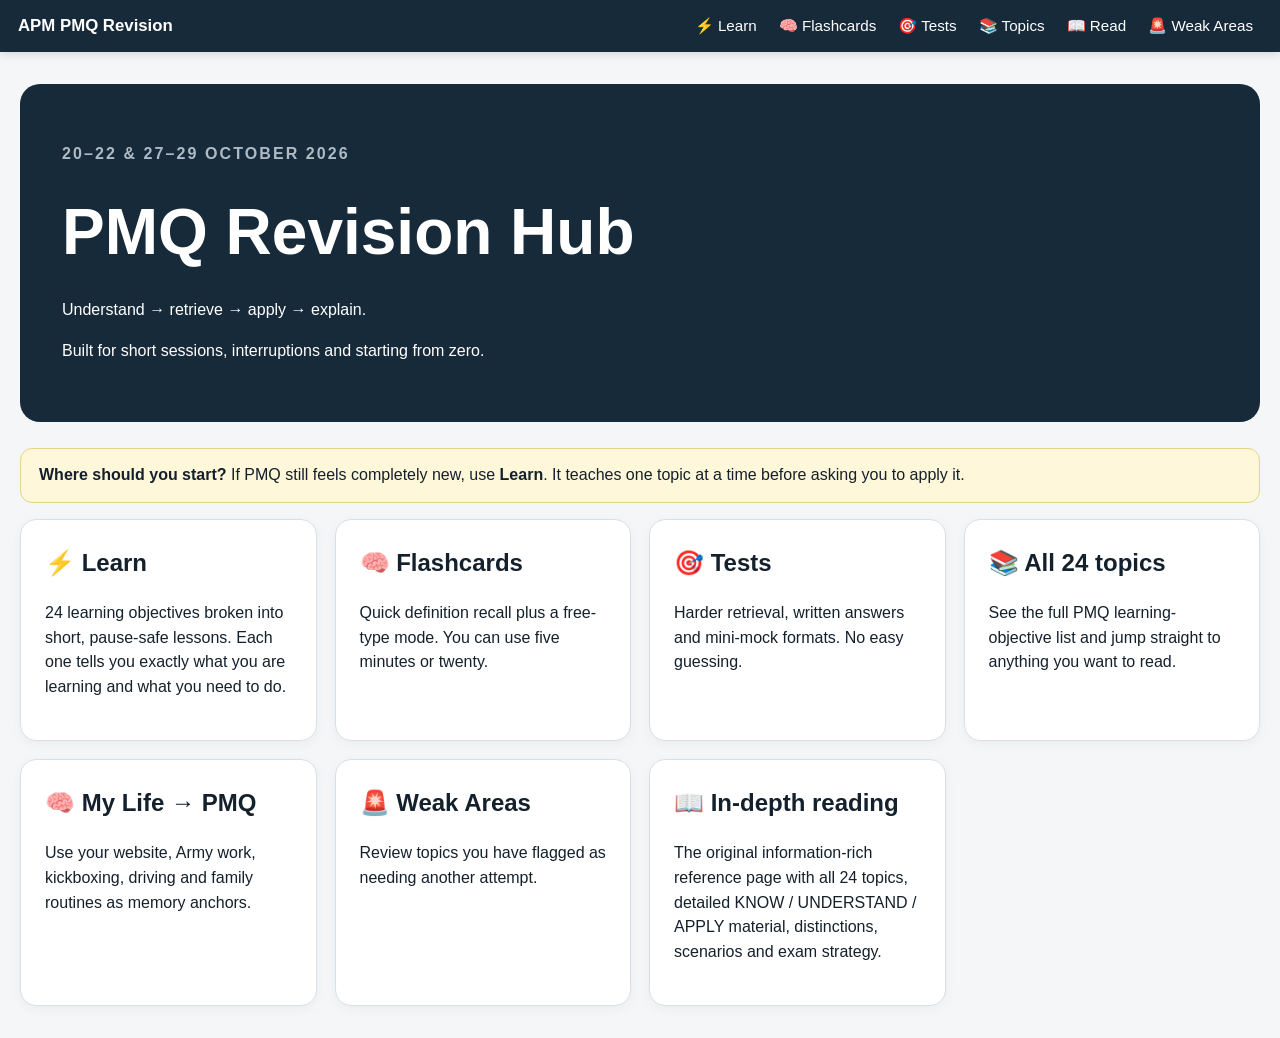
==== commit dd8c52f1: "Added class material learned today" ====
--- a/index.html
+++ b/index.html
@@ -1 +1 @@
-<!doctype html><html lang="en"><head><meta charset="utf-8"><meta name="viewport" content="width=device-width,initial-scale=1"><title>APM PMQ Revision Hub</title><link rel="stylesheet" href="standalone.css"></head><body><header class="site-header"><div class="site-bar"><a class="site-brand" href="index.html">APM PMQ Revision</a><nav class="site-nav"><a href="learn.html">⚡ Learn</a><a href="flashcards.html">🧠 Flashcards</a><a href="tests.html">🎯 Tests</a><a href="topics.html">📚 Topics</a><a href="read.html">📖 Read</a><a href="weak-areas.html">🚨 Weak Areas</a></nav></div></header><main class="page"><section class="hero"><p class="eyebrow">20–22 & 27–29 OCTOBER 2026</p><h1>PMQ Revision Hub</h1><p>Understand → retrieve → apply → explain.</p><p>Built for short sessions, interruptions and starting from zero.</p></section><div class="notice"><strong>Where should you start?</strong> If PMQ still feels completely new, use <strong>Learn</strong>. It teaches one topic at a time before asking you to apply it.</div><section class="grid"><a class="card topic-card" href="learn.html"><h2>⚡ Learn</h2><p>24 learning objectives broken into short, pause-safe lessons. Each one tells you exactly what you are learning and what you need to do.</p></a><a class="card topic-card" href="flashcards.html"><h2>🧠 Flashcards</h2><p>Quick definition recall, free-type mode and a fill-the-blanks mode. Use five minutes or twenty.</p></a><a class="card topic-card" href="tests.html"><h2>🎯 Tests</h2><p>Harder retrieval, written answers and mini-mock formats. No easy guessing.</p></a><a class="card topic-card" href="topics.html"><h2>📚 All 24 topics</h2><p>See the full PMQ learning-objective list and jump straight to anything you want to read.</p></a><a class="card topic-card" href="life.html"><h2>🧠 My Life → PMQ</h2><p>Use your website, Army work, kickboxing, driving and family routines as memory anchors.</p></a><a class="card topic-card" href="weak-areas.html"><h2>🚨 Weak Areas</h2><p>Review topics you have flagged as needing another attempt.</p></a><a class="card topic-card" href="read.html"><h2>📖 In-depth reading</h2><p>The original information-rich reference page with all 24 topics, detailed KNOW / UNDERSTAND / APPLY material, distinctions, scenarios and exam strategy.</p></a></section></main></body></html>+<!doctype html><html lang="en"><head><meta charset="utf-8"><meta name="viewport" content="width=device-width,initial-scale=1"><title>APM PMQ Revision Hub</title><link rel="stylesheet" href="standalone.css"></head><body><header class="site-header"><div class="site-bar"><a class="site-brand" href="index.html">APM PMQ Revision</a><nav class="site-nav"><a href="learn.html">⚡ Learn</a><a href="flashcards.html">🧠 Flashcards</a><a href="tests.html">🎯 Tests</a><a href="topics.html">📚 Topics</a><a href="read.html">📖 Read</a><a href="weak-areas.html">🚨 Weak Areas</a></nav></div></header><main class="page"><section class="hero"><p class="eyebrow">20–22 & 27–29 OCTOBER 2026</p><h1>PMQ Revision Hub</h1><p>Understand → retrieve → apply → explain.</p><p>Built for short sessions, interruptions and starting from zero.</p></section><div class="notice"><strong>Where should you start?</strong> If PMQ still feels completely new, use <strong>Learn</strong>. It teaches one topic at a time before asking you to apply it.</div><section class="grid"><a class="card topic-card" href="learn.html"><h2>⚡ Learn</h2><p>24 learning objectives broken into short, pause-safe lessons. Each one tells you exactly what you are learning and what you need to do.</p></a><a class="card topic-card" href="flashcards.html"><h2>🧠 Flashcards</h2><p>Quick definition recall plus a free-type mode. You can use five minutes or twenty.</p></a><a class="card topic-card" href="tests.html"><h2>🎯 Tests</h2><p>Harder retrieval, written answers and mini-mock formats. No easy guessing.</p></a><a class="card topic-card" href="topics.html"><h2>📚 All 24 topics</h2><p>See the full PMQ learning-objective list and jump straight to anything you want to read.</p></a><a class="card topic-card" href="life.html"><h2>🧠 My Life → PMQ</h2><p>Use your website, Army work, kickboxing, driving and family routines as memory anchors.</p></a><a class="card topic-card" href="weak-areas.html"><h2>🚨 Weak Areas</h2><p>Review topics you have flagged as needing another attempt.</p></a><a class="card topic-card" href="read.html"><h2>📖 In-depth reading</h2><p>The original information-rich reference page with all 24 topics, detailed KNOW / UNDERSTAND / APPLY material, distinctions, scenarios and exam strategy.</p></a></section></main></body></html>
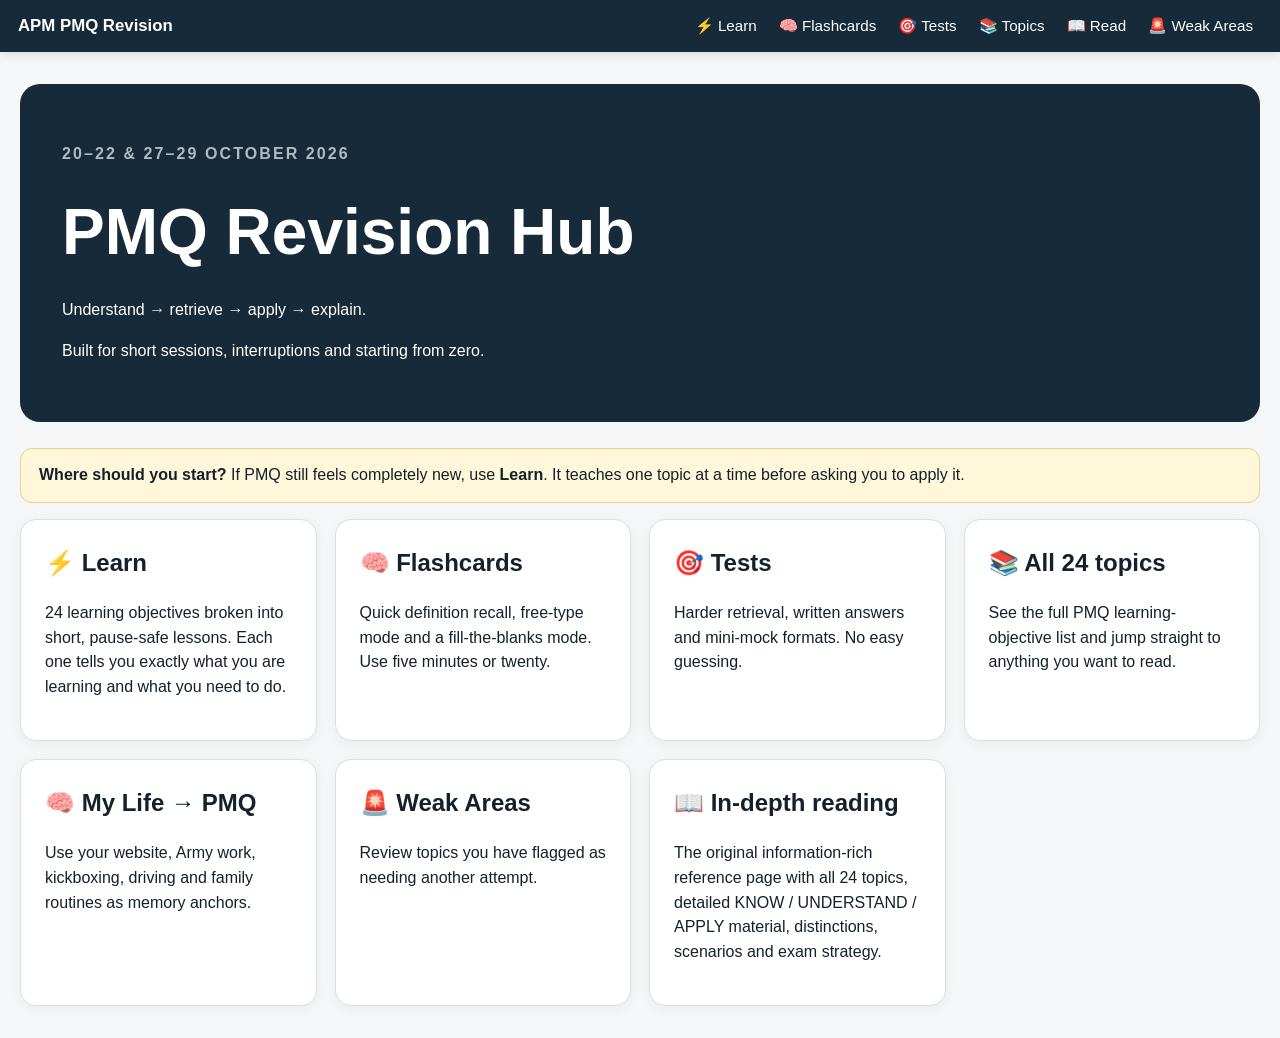
==== commit 5efda118: "Added new topics from course content" ====
--- a/index.html
+++ b/index.html
@@ -1 +1 @@
-<!doctype html><html lang="en"><head><meta charset="utf-8"><meta name="viewport" content="width=device-width,initial-scale=1"><title>APM PMQ Revision Hub</title><link rel="stylesheet" href="standalone.css"></head><body><header class="site-header"><div class="site-bar"><a class="site-brand" href="index.html">APM PMQ Revision</a><nav class="site-nav"><a href="learn.html">⚡ Learn</a><a href="flashcards.html">🧠 Flashcards</a><a href="tests.html">🎯 Tests</a><a href="topics.html">📚 Topics</a><a href="read.html">📖 Read</a><a href="weak-areas.html">🚨 Weak Areas</a></nav></div></header><main class="page"><section class="hero"><p class="eyebrow">20–22 & 27–29 OCTOBER 2026</p><h1>PMQ Revision Hub</h1><p>Understand → retrieve → apply → explain.</p><p>Built for short sessions, interruptions and starting from zero.</p></section><div class="notice"><strong>Where should you start?</strong> If PMQ still feels completely new, use <strong>Learn</strong>. It teaches one topic at a time before asking you to apply it.</div><section class="grid"><a class="card topic-card" href="learn.html"><h2>⚡ Learn</h2><p>24 learning objectives broken into short, pause-safe lessons. Each one tells you exactly what you are learning and what you need to do.</p></a><a class="card topic-card" href="flashcards.html"><h2>🧠 Flashcards</h2><p>Quick definition recall plus a free-type mode. You can use five minutes or twenty.</p></a><a class="card topic-card" href="tests.html"><h2>🎯 Tests</h2><p>Harder retrieval, written answers and mini-mock formats. No easy guessing.</p></a><a class="card topic-card" href="topics.html"><h2>📚 All 24 topics</h2><p>See the full PMQ learning-objective list and jump straight to anything you want to read.</p></a><a class="card topic-card" href="life.html"><h2>🧠 My Life → PMQ</h2><p>Use your website, Army work, kickboxing, driving and family routines as memory anchors.</p></a><a class="card topic-card" href="weak-areas.html"><h2>🚨 Weak Areas</h2><p>Review topics you have flagged as needing another attempt.</p></a><a class="card topic-card" href="read.html"><h2>📖 In-depth reading</h2><p>The original information-rich reference page with all 24 topics, detailed KNOW / UNDERSTAND / APPLY material, distinctions, scenarios and exam strategy.</p></a></section></main></body></html>+<!doctype html><html lang="en"><head><meta charset="utf-8"><meta name="viewport" content="width=device-width,initial-scale=1"><title>APM PMQ Revision Hub</title><link rel="stylesheet" href="standalone.css"></head><body><header class="site-header"><div class="site-bar"><a class="site-brand" href="index.html">APM PMQ Revision</a><nav class="site-nav"><a href="learn.html">⚡ Learn</a><a href="flashcards.html">🧠 Flashcards</a><a href="tests.html">🎯 Tests</a><a href="topics.html">📚 Topics</a><a href="read.html">📖 Read</a><a href="weak-areas.html">🚨 Weak Areas</a></nav></div></header><main class="page"><section class="hero"><p class="eyebrow">20–22 & 27–29 OCTOBER 2026</p><h1>PMQ Revision Hub</h1><p>Understand → retrieve → apply → explain.</p><p>Built for short sessions, interruptions and starting from zero.</p></section><div class="notice"><strong>Where should you start?</strong> If PMQ still feels completely new, use <strong>Learn</strong>. It teaches one topic at a time before asking you to apply it.</div><section class="grid"><a class="card topic-card" href="learn.html"><h2>⚡ Learn</h2><p>24 learning objectives broken into short, pause-safe lessons. Each one tells you exactly what you are learning and what you need to do.</p></a><a class="card topic-card" href="flashcards.html"><h2>🧠 Flashcards</h2><p>Quick definition recall, free-type mode and a fill-the-blanks mode. Use five minutes or twenty.</p></a><a class="card topic-card" href="tests.html"><h2>🎯 Tests</h2><p>Harder retrieval, written answers and mini-mock formats. No easy guessing.</p></a><a class="card topic-card" href="topics.html"><h2>📚 All 24 topics</h2><p>See the full PMQ learning-objective list and jump straight to anything you want to read.</p></a><a class="card topic-card" href="life.html"><h2>🧠 My Life → PMQ</h2><p>Use your website, Army work, kickboxing, driving and family routines as memory anchors.</p></a><a class="card topic-card" href="weak-areas.html"><h2>🚨 Weak Areas</h2><p>Review topics you have flagged as needing another attempt.</p></a><a class="card topic-card" href="read.html"><h2>📖 In-depth reading</h2><p>The original information-rich reference page with all 24 topics, detailed KNOW / UNDERSTAND / APPLY material, distinctions, scenarios and exam strategy.</p></a></section></main></body></html>
